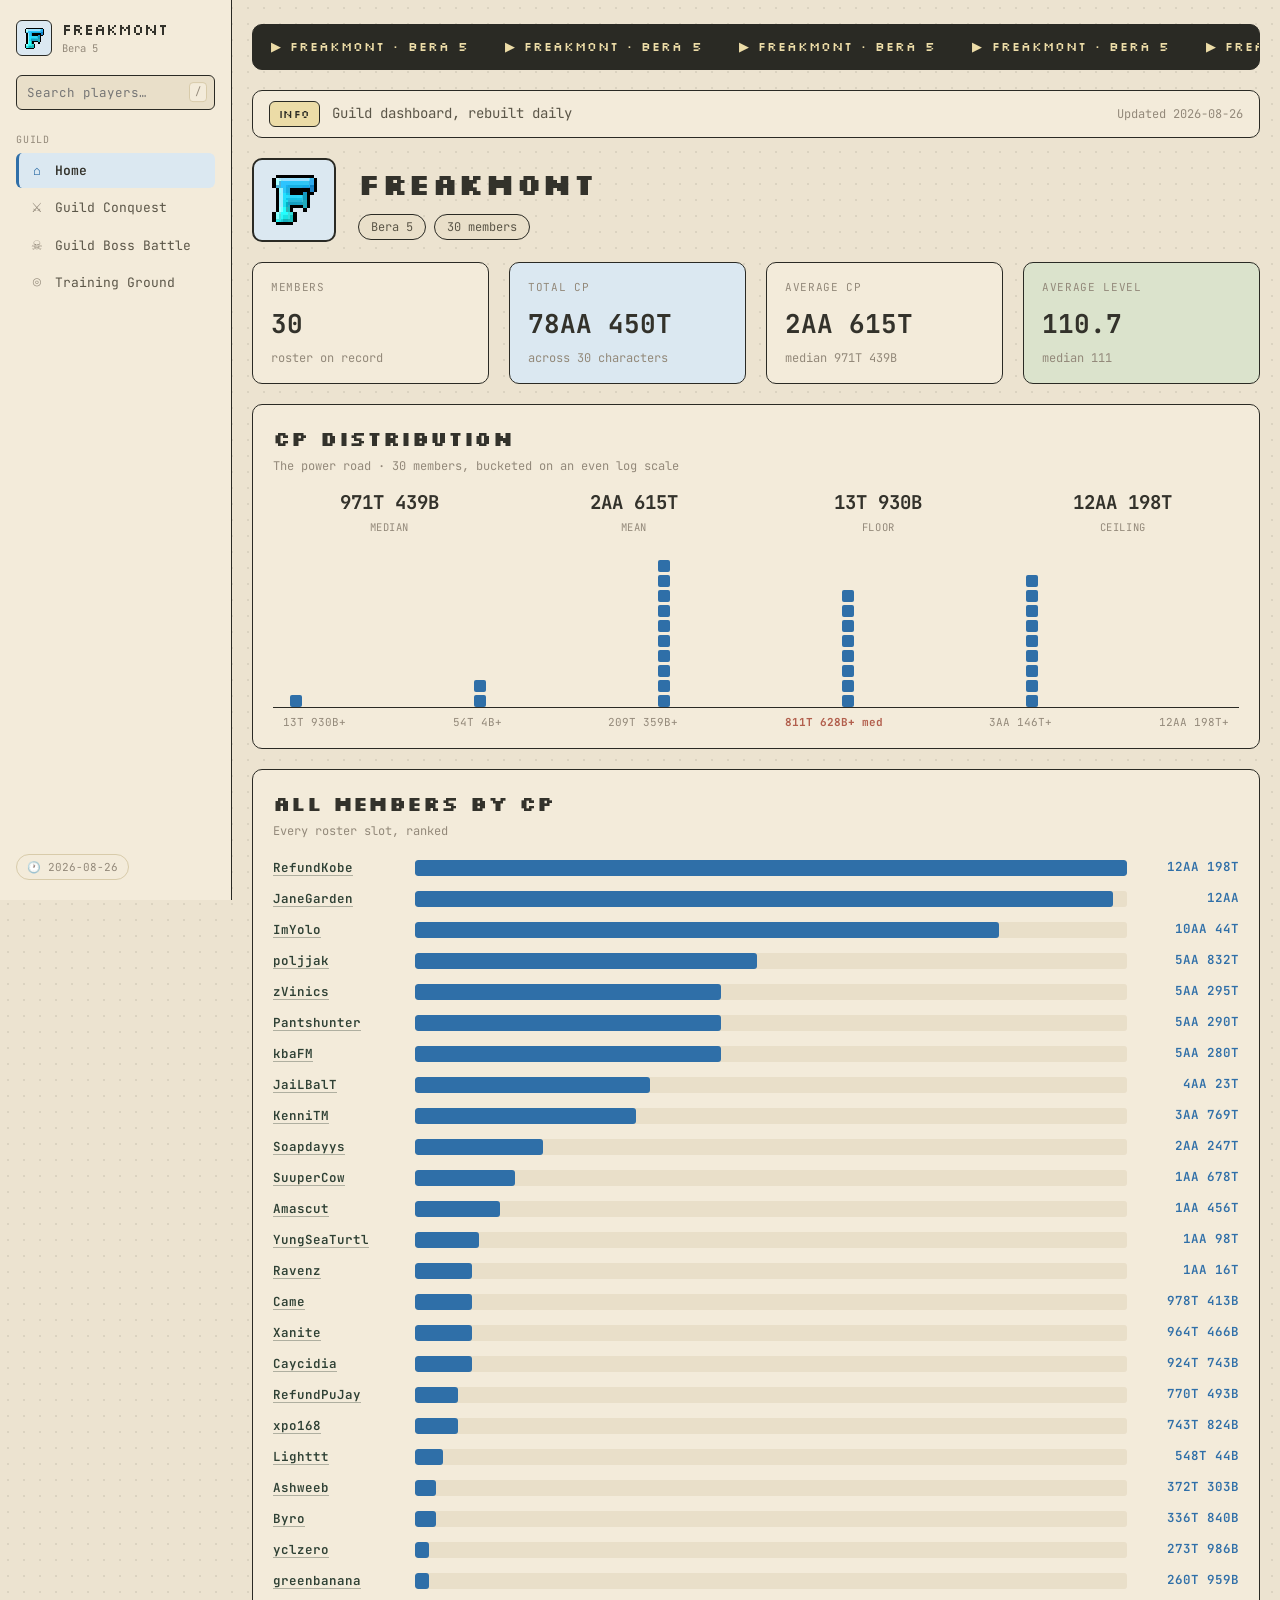
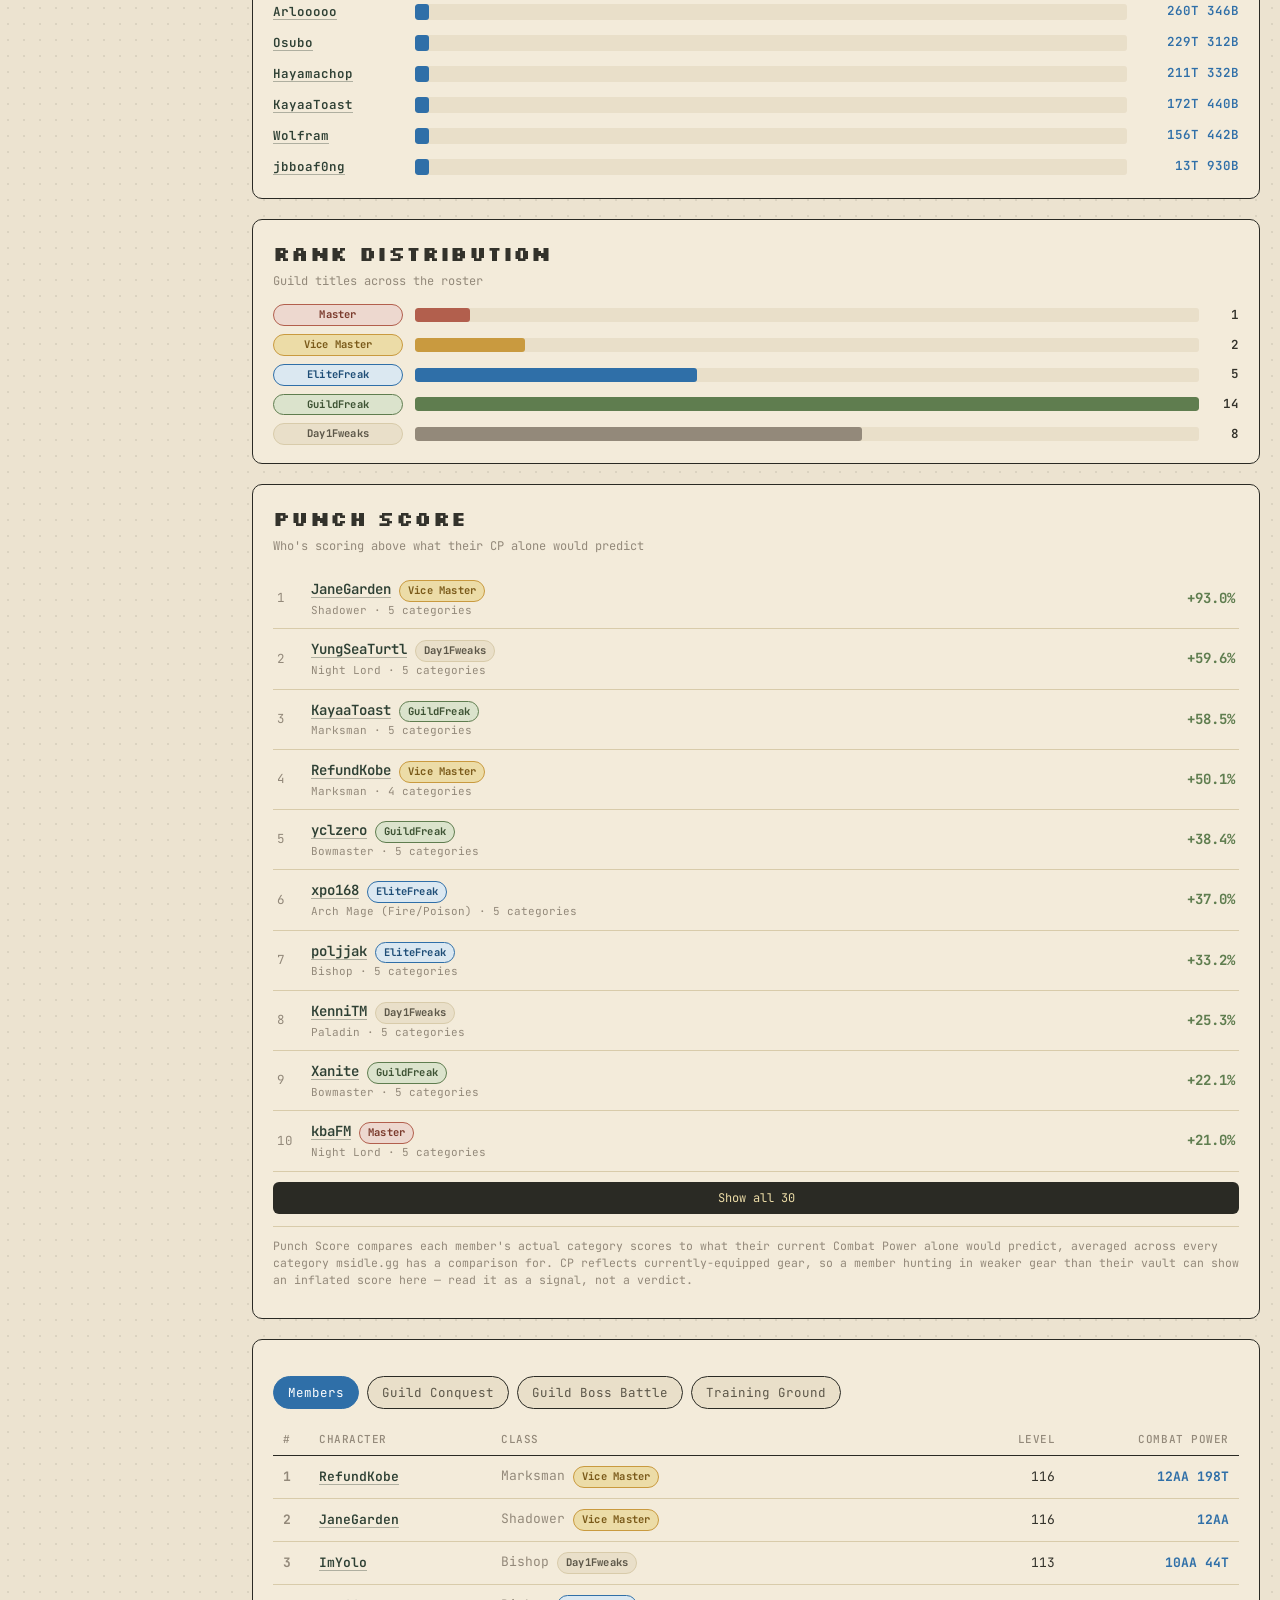
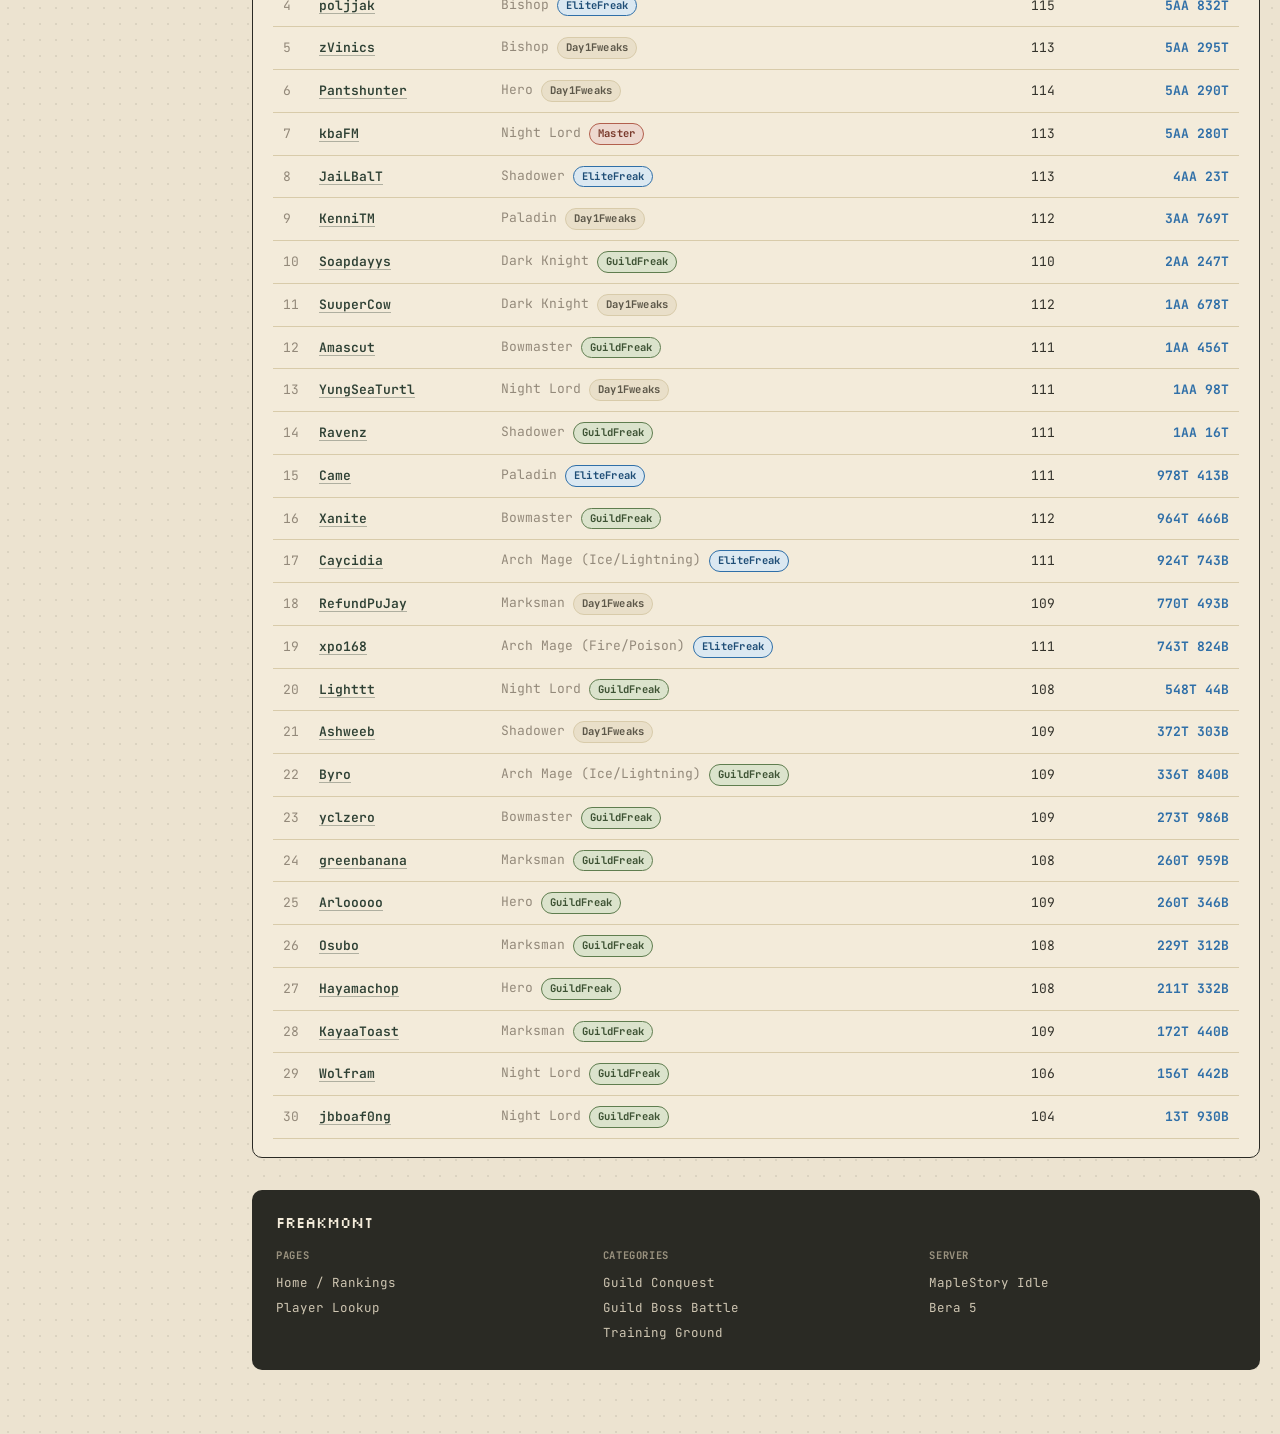
==== index.html @ 3b9578a3 "Initial commit" ====
<!doctype html>
<html lang="en">
<head>
<meta charset="utf-8" />
<meta name="viewport" content="width=device-width, initial-scale=1" />
<title>Freakmont — Guild Dashboard</title>
<link rel="stylesheet" href="styles.css" />
</head>
<body>
<div class="layout">

  <aside class="sidebar">
    <div class="sidebar-brand">
      <div class="crest-mini" id="crest-mini">
        <img src="assets/guild-logo.png" alt="" id="crest-mini-img"
             onload="document.getElementById('crest-mini').classList.add('has-logo')"
             onerror="this.remove()" />
        <span class="crest-fallback">F</span>
      </div>
      <div>
        <div class="name">FREAKMONT</div>
        <div class="tag">Bera 5</div>
      </div>
    </div>

    <div class="sidebar-search">
      <input type="text" id="sidebar-search" list="player-datalist" placeholder="Search players…" autocomplete="off" />
      <datalist id="player-datalist"></datalist>
      <kbd>/</kbd>
    </div>

    <div>
      <div class="nav-label">Guild</div>
      <nav class="nav-list">
        <a class="nav-item active" href="index.html" data-tab-link="members"><span class="ico">⌂</span> Home</a>
        <a class="nav-item" href="index.html#conquest" data-jump="conquest" data-tab-link="conquest"><span class="ico">⚔</span> Guild Conquest</a>
        <a class="nav-item" href="index.html#bossbattle" data-jump="bossbattle" data-tab-link="bossbattle"><span class="ico">☠</span> Guild Boss Battle</a>
        <a class="nav-item" href="index.html#training" data-jump="training" data-tab-link="training"><span class="ico">◎</span> Training Ground</a>
      </nav>
    </div>

    <div class="sidebar-spacer"></div>

    <div class="sidebar-foot" id="sidebar-updated">🕐 —</div>
  </aside>

  <div class="main">
  <div class="wrap">

  <div class="ticker" aria-hidden="true">
    <div class="ticker-track">
      <span>▶ FREAKMONT · BERA 5</span>
      <span>▶ FREAKMONT · BERA 5</span>
      <span>▶ FREAKMONT · BERA 5</span>
      <span>▶ FREAKMONT · BERA 5</span>
      <span>▶ FREAKMONT · BERA 5</span>
      <span>▶ FREAKMONT · BERA 5</span>
      <span>▶ FREAKMONT · BERA 5</span>
      <span>▶ FREAKMONT · BERA 5</span>
      <!-- duplicated for a seamless loop -->
      <span>▶ FREAKMONT · BERA 5</span>
      <span>▶ FREAKMONT · BERA 5</span>
      <span>▶ FREAKMONT · BERA 5</span>
      <span>▶ FREAKMONT · BERA 5</span>
      <span>▶ FREAKMONT · BERA 5</span>
      <span>▶ FREAKMONT · BERA 5</span>
      <span>▶ FREAKMONT · BERA 5</span>
      <span>▶ FREAKMONT · BERA 5</span>
    </div>
  </div>

  <div class="card statusbar">
    <span class="badge" id="source-badge">LOADING</span>
    <span class="label">Guild dashboard, rebuilt daily</span>
    <span class="date" id="updated-date">—</span>
  </div>

  <div class="guild-header">
    <div class="guild-crest" id="guild-crest">
      <img src="assets/guild-logo.png" alt="Freakmont crest" id="crest-img"
           onload="document.getElementById('guild-crest').classList.add('has-logo')"
           onerror="this.remove()" />
      <span class="crest-fallback">F</span>
    </div>
    <div class="guild-title">
      <h1>Freakmont</h1>
      <div class="pills">
        <span class="pill">Bera 5</span>
        <span class="pill" id="member-pill">— members</span>
      </div>
    </div>
  </div>

  <div class="stat-grid">
    <div class="stat-card">
      <div class="label">Members</div>
      <div class="value" id="stat-members">—</div>
      <div class="sub">roster on record</div>
    </div>
    <div class="stat-card accent-blue">
      <div class="label">Total CP</div>
      <div class="value" id="stat-total-cp">—</div>
      <div class="sub" id="stat-total-cp-sub">&nbsp;</div>
    </div>
    <div class="stat-card">
      <div class="label">Average CP</div>
      <div class="value" id="stat-avg-cp">—</div>
      <div class="sub" id="stat-median-cp">median —</div>
    </div>
    <div class="stat-card accent-green">
      <div class="label">Average Level</div>
      <div class="value" id="stat-avg-level">—</div>
      <div class="sub" id="stat-median-level">median —</div>
    </div>
  </div>

  <div class="card">
    <h2 class="section-title">CP Distribution</h2>
    <p class="section-sub" id="hist-caption">The power road · <span id="hist-member-count">—</span> members, bucketed on a doubling scale</p>
    <div id="hist-summary" class="hist-summary"></div>
    <div id="hist-plot" class="hist-plot"></div>
    <div id="hist-labels" class="hist-labels"></div>
  </div>

  <div class="card">
    <h2 class="section-title">All Members by CP</h2>
    <p class="section-sub">Every roster slot, ranked</p>
    <div class="cp-bar-list" id="cp-bar-list"></div>
  </div>

  <div class="card">
    <h2 class="section-title">Rank Distribution</h2>
    <p class="section-sub">Guild titles across the roster</p>
    <div class="rank-dist-list" id="rank-dist-list"></div>
  </div>

  <div class="card" id="punch-score-card">
    <h2 class="section-title">Punch Score</h2>
    <p class="section-sub">Who's scoring above what their CP alone would predict</p>
    <div id="punch-score-list"><div class="empty-state">Loading…</div></div>
  </div>

  <div class="card">
    <div class="tabs" role="tablist">
      <button class="tab-btn active" data-tab="members">Members</button>
      <button class="tab-btn" data-tab="conquest">Guild Conquest</button>
      <button class="tab-btn" data-tab="bossbattle">Guild Boss Battle</button>
      <button class="tab-btn" data-tab="training">Training Ground</button>
    </div>

    <div class="tab-panel active" id="panel-members">
      <table class="roster">
        <thead>
          <tr><th>#</th><th>Character</th><th>Class</th><th class="num">Level</th><th class="num">Combat Power</th></tr>
        </thead>
        <tbody id="tbody-members"><tr><td colspan="5" class="empty-state">Loading roster…</td></tr></tbody>
      </table>
    </div>

    <div class="tab-panel" id="panel-conquest">
      <table class="roster">
        <thead>
          <tr><th>#</th><th>Character</th><th>Class</th><th class="num">Level</th><th class="num">Score</th></tr>
        </thead>
        <tbody id="tbody-conquest"><tr><td colspan="5" class="empty-state">Loading…</td></tr></tbody>
      </table>
    </div>

    <div class="tab-panel" id="panel-bossbattle">
      <table class="roster">
        <thead>
          <tr><th>#</th><th>Character</th><th>Class</th><th class="num">Level</th><th class="num">Score</th></tr>
        </thead>
        <tbody id="tbody-bossbattle"><tr><td colspan="5" class="empty-state">Loading…</td></tr></tbody>
      </table>
    </div>

    <div class="tab-panel" id="panel-training">
      <table class="roster">
        <thead>
          <tr><th>#</th><th>Character</th><th>Class</th><th class="num">Level</th><th class="num">Score</th></tr>
        </thead>
        <tbody id="tbody-training"><tr><td colspan="5" class="empty-state">Loading…</td></tr></tbody>
      </table>
    </div>
  </div>

  <div class="site-footer">
    <div class="foot-title">FREAKMONT</div>
    <div class="foot-cols">
      <div>
        <h4>Pages</h4>
        <a href="index.html">Home / Rankings</a>
        <a href="player.html">Player Lookup</a>
      </div>
      <div>
        <h4>Categories</h4>
        <a href="#conquest" data-jump="conquest">Guild Conquest</a>
        <a href="#bossbattle" data-jump="bossbattle">Guild Boss Battle</a>
        <a href="#training" data-jump="training">Training Ground</a>
      </div>
      <div>
        <h4>Server</h4>
        <span style="display:block; margin-bottom:6px;">MapleStory Idle</span>
        <span style="display:block;">Bera 5</span>
      </div>
    </div>
  </div>

  </div>
  </div>

</div>

<script src="app.js"></script>
<script>
const RANK_ORDER = ['master', 'vice_master', 'elite_freak', 'guild_freak', 'day1_fweaks'];
const RANK_COLORS = {
  master: 'var(--rose)', vice_master: 'var(--gold)', elite_freak: 'var(--blue)',
  guild_freak: 'var(--green)', day1_fweaks: 'var(--muted)',
};

(async function () {
  initSidebar();

  const statusBadge = document.getElementById('source-badge');
  const updatedDate = document.getElementById('updated-date');

  // -- load roster (primary: roster.json, fallback: msidle-roster.json)
  const rosterResult = await loadGuildFile('roster.json', 'msidle-roster.json');
  const roster = rosterResult.data || [];

  // -- guild rank/title tags (hand-maintained, not scraped)
  const ranks = await loadRanks();

  // -- load category files
  const conquest = await loadGuildFile('conquest-current.json', 'msidle-conquest-current.json');
  const bossBattle = await loadGuildFile('guild-boss-battle-current.json', 'msidle-guild-boss-battle-current.json');
  const training = await loadGuildFile('training-ground-current.json', 'msidle-training-ground-current.json');

  statusBadge.textContent = (rosterResult.data === null && conquest.data === null) ? 'NO DATA' : 'INFO';

  const dates = [conquest, bossBattle, training]
    .map(r => r.data && r.data.date)
    .filter(Boolean)
    .sort();
  updatedDate.textContent = dates.length ? `Updated ${dates[dates.length - 1]}` : '';
  document.getElementById('sidebar-updated').textContent = dates.length ? `🕐 ${dates[dates.length - 1]}` : '🕐 —';

  // -- guild header + stat cards, computed from roster --
  document.getElementById('member-pill').textContent = `${roster.length} members`;
  document.getElementById('stat-members').textContent = roster.length || '—';

  if (roster.length) {
    const cps = roster.map(m => m.cpRaw).filter(v => typeof v === 'number').sort((a, b) => a - b);
    const levels = roster.map(m => m.level).filter(v => typeof v === 'number').sort((a, b) => a - b);

    const totalCP = cps.reduce((a, b) => a + b, 0);
    const avgCP = mean(cps);
    const medCP = median(cps);
    const avgLevel = mean(levels);
    const medLevel = median(levels);

    document.getElementById('stat-total-cp').textContent = formatCP(totalCP);
    document.getElementById('stat-total-cp-sub').textContent = `across ${roster.length} characters`;
    document.getElementById('stat-avg-cp').textContent = formatCP(avgCP);
    document.getElementById('stat-median-cp').textContent = `median ${formatCP(medCP)}`;
    document.getElementById('stat-avg-level').textContent = avgLevel.toFixed(1);
    document.getElementById('stat-median-level').textContent = `median ${medLevel}`;

    renderHistogram(cps);

    const sorted = [...roster].sort((a, b) => (b.cpRaw || 0) - (a.cpRaw || 0));
    renderCpBarList(sorted);
    renderRankDistribution(roster, ranks);

    // members table, sorted by CP desc
    const tbody = document.getElementById('tbody-members');
    tbody.innerHTML = sorted.map((m, i) => rosterRow(i + 1, m.name, m.class, m.level, m.cpDisplay || formatCP(m.cpRaw), ranks[m.name])).join('');
  } else {
    document.getElementById('hist-plot').innerHTML = '<div class="empty-state">No roster data available yet.</div>';
    document.getElementById('tbody-members').innerHTML = '<tr><td colspan="5" class="empty-state">No roster data available yet.</td></tr>';
  }

  renderCategory('tbody-conquest', conquest.data, ranks);
  renderCategory('tbody-bossbattle', bossBattle.data, ranks);
  renderCategory('tbody-training', training.data, ranks);
  renderPunchScore(roster, ranks);

  function rosterRow(rank, name, cls, level, cpText, rankId) {
    const medalClass = rank === 1 ? 'medal-1' : rank === 2 ? 'medal-2' : rank === 3 ? 'medal-3' : '';
    return `<tr>
      <td class="rank ${medalClass}">${rank}</td>
      <td class="name"><a href="player.html?name=${encodeURIComponent(name)}">${name}</a></td>
      <td class="class">${cls || '—'}${rankId ? ' ' + rankBadge(rankId) : ''}</td>
      <td class="num">${level ?? '—'}</td>
      <td class="num cp">${cpText}</td>
    </tr>`;
  }

  function renderCategory(tbodyId, data, ranks) {
    const tbody = document.getElementById(tbodyId);
    if (!data || !data.entries || !data.entries.length) {
      tbody.innerHTML = '<tr><td colspan="5" class="empty-state">No data available yet.</td></tr>';
      return;
    }
    const rows = [...data.entries]
      .sort((a, b) => a.rank - b.rank)
      .map(e => rosterRow(e.rank, e.name, e.class, e.level, formatScore(e.score), ranks[e.name]));
    tbody.innerHTML = rows.join('');
  }

  function renderHistogram(sortedCPs) {
    document.getElementById('hist-member-count').textContent = sortedCPs.length;
    const floor = sortedCPs[0];
    const ceiling = sortedCPs[sortedCPs.length - 1];

    // Fixed 6 buckets, evenly log-spaced between floor and ceiling.
    // When the guild's spread happens to be ~64x (2^6), each step is a
    // clean doubling, same as the reference; otherwise it's just an
    // even log scale.
    const BUCKET_COUNT = 6;
    const ratio = ceiling > floor ? Math.pow(ceiling / floor, 1 / (BUCKET_COUNT - 1)) : 1;
    const edges = Array.from({ length: BUCKET_COUNT }, (_, i) => floor * Math.pow(ratio, i));
    const isDoubling = Math.abs(ratio - 2) < 0.15;
    document.getElementById('hist-caption').innerHTML =
      `The power road · <span id="hist-member-count">${sortedCPs.length}</span> members, ` +
      (isDoubling ? 'bucketed on a doubling scale' : 'bucketed on an even log scale');

    const buckets = edges.map(() => []);
    sortedCPs.forEach(cp => {
      let idx = 0;
      for (let i = 0; i < edges.length; i++) { if (cp >= edges[i]) idx = i; }
      buckets[idx].push(cp);
    });

    const medianVal = median(sortedCPs);
    let medianBucket = 0;
    for (let i = 0; i < edges.length; i++) { if (medianVal >= edges[i]) medianBucket = i; }

    const mean_ = mean(sortedCPs);

    // summary row
    document.getElementById('hist-summary').innerHTML = `
      <div><div class="num">${formatCP(medianVal)}</div><div class="lbl">Median</div></div>
      <div><div class="num">${formatCP(mean_)}</div><div class="lbl">Mean</div></div>
      <div><div class="num">${formatCP(floor)}</div><div class="lbl">Floor</div></div>
      <div><div class="num">${formatCP(ceiling)}</div><div class="lbl">Ceiling</div></div>
    `;

    const maxCount = Math.max(...buckets.map(b => b.length), 1);
    const plot = document.getElementById('hist-plot');
    plot.innerHTML = buckets.map((b, i) => {
      const squares = Array.from({ length: b.length }).map(() => '<div class="hist-px"></div>').join('');
      return `<div class="hist-col" title="${b.length} members ≥ ${formatCP(edges[i])}">${squares}</div>`;
    }).join('');

    const labels = document.getElementById('hist-labels');
    labels.innerHTML = edges.map((edge, i) =>
      `<span class="${i === medianBucket ? 'med' : ''}">${formatCP(edge)}+${i === medianBucket ? ' med' : ''}</span>`
    ).join('');
  }

  function renderCpBarList(sortedRoster) {
    const list = document.getElementById('cp-bar-list');
    if (!sortedRoster.length) { list.innerHTML = '<div class="empty-state">No roster data available yet.</div>'; return; }
    const maxCP = sortedRoster[0].cpRaw || 1;
    list.innerHTML = sortedRoster.map(m => {
      const pct = Math.max(2, Math.round(((m.cpRaw || 0) / maxCP) * 100));
      return `
        <div class="cp-bar-row">
          <div class="who"><a href="player.html?name=${encodeURIComponent(m.name)}">${m.name}</a></div>
          <div class="cp-bar-track"><div class="cp-bar-fill" style="width:${pct}%"></div></div>
          <div class="amt">${m.cpDisplay || formatCP(m.cpRaw)}</div>
        </div>`;
    }).join('');
  }

  function renderRankDistribution(roster, ranks) {
    const list = document.getElementById('rank-dist-list');
    const counts = {};
    RANK_ORDER.forEach(id => { counts[id] = 0; });
    roster.forEach(m => { const r = ranks[m.name]; if (r && counts[r] !== undefined) counts[r]++; });

    const known = Object.values(counts).reduce((a, b) => a + b, 0);
    if (!known) {
      list.innerHTML = '<div class="empty-state">No rank assignments recorded yet.</div>';
      return;
    }

    const maxCount = Math.max(...Object.values(counts), 1);
    list.innerHTML = RANK_ORDER.map(id => {
      const def = RANK_DEFS[id];
      const count = counts[id];
      const pct = Math.max(count ? 4 : 0, Math.round((count / maxCount) * 100));
      return `
        <div class="rank-dist-row">
          ${rankBadge(id)}
          <div class="rank-dist-track"><div class="rank-dist-fill" style="width:${pct}%; background:${RANK_COLORS[id]}"></div></div>
          <div class="count">${count}</div>
        </div>`;
    }).join('');
  }

  /** Punch Score: how far each member's real category scores run above
   * what their CP alone would predict, averaged across whatever
   * categories msidle.gg has computed a comparison for. This is
   * msidle's own scoreComparison.vs_all_pct field, not something we
   * derive ourselves -- we just fetch each member's file and average
   * it. Only populates for members who have an msidle player file. */
  async function renderPunchScore(roster, ranks) {
    const container = document.getElementById('punch-score-list');
    const results = await Promise.all(roster.map(async (m) => {
      const raw = await tryFetchJSON(`${DATA_DIR}/players/${m.name}-msidle.json`);
      if (!raw || !raw.scoreComparison) return null;
      const pcts = Object.values(raw.scoreComparison)
        .map(c => c.vs_all_pct)
        .filter(v => typeof v === 'number');
      if (!pcts.length) return null;
      return { name: m.name, class: m.class, avgPct: mean(pcts), categoryCount: pcts.length };
    }));

    const ranked = results.filter(Boolean).sort((a, b) => b.avgPct - a.avgPct);

    if (!ranked.length) {
      container.innerHTML = '<div class="empty-state">No msidle.gg comparison data available yet — this fills in as player files sync.</div>';
      return;
    }

    const rowHtml = (r, i) => {
      const pctStr = formatPct(r.avgPct);
      const cls = r.avgPct >= 0 ? 'pos' : 'neg';
      return `
        <div class="punch-row ${i >= 10 ? 'hidden-row' : ''}">
          <div class="idx">${i + 1}</div>
          <div class="who">
            <a href="player.html?name=${encodeURIComponent(r.name)}">${r.name}</a>
            ${ranks[r.name] ? rankBadge(ranks[r.name]) : ''}
            <span class="cls">${r.class || ''} · ${r.categoryCount} categor${r.categoryCount === 1 ? 'y' : 'ies'}</span>
          </div>
          <div class="val ${cls}">${pctStr}</div>
        </div>`;
    };

    container.innerHTML = ranked.map(rowHtml).join('') +
      (ranked.length > 10 ? `<button class="show-more-btn" id="punch-show-more">Show all ${ranked.length}</button>` : '') +
      `<p class="punch-note">Punch Score compares each member's actual category scores to what their current Combat Power alone would predict, averaged across every category msidle.gg has a comparison for. CP reflects currently-equipped gear, so a member hunting in weaker gear than their vault can show an inflated score here — read it as a signal, not a verdict.</p>`;

    const moreBtn = document.getElementById('punch-show-more');
    if (moreBtn) {
      moreBtn.addEventListener('click', () => {
        document.querySelectorAll('.punch-row.hidden-row').forEach(r => r.classList.remove('hidden-row'));
        moreBtn.remove();
      });
    }
  }

  // footer/sidebar jump links -> switch tab + scroll (same-page click intercept)
  document.querySelectorAll('[data-jump]').forEach(a => {
    a.addEventListener('click', (ev) => {
      ev.preventDefault();
      setActiveTab(a.getAttribute('data-jump'));
      document.querySelector('.tabs').scrollIntoView({ behavior: 'smooth', block: 'start' });
    });
  });

  // deep link from another page, e.g. player.html -> index.html#conquest
  const hashTab = location.hash.replace('#', '');
  if (hashTab) setActiveTab(hashTab);
})();

function setActiveTab(tabId) {
  document.querySelectorAll('.tab-btn').forEach(b => b.classList.toggle('active', b.dataset.tab === tabId));
  document.querySelectorAll('.tab-panel').forEach(p => p.classList.toggle('active', p.id === `panel-${tabId}`));
  document.querySelectorAll('.nav-item[data-tab-link]').forEach(a => a.classList.toggle('active', a.dataset.tabLink === tabId));
}

// tabs
document.querySelectorAll('.tab-btn').forEach(btn => {
  btn.addEventListener('click', () => setActiveTab(btn.dataset.tab));
});
</script>
</body>
</html>
---- styles.css ----
/* ============================================================
   Freakmont — shared visual foundation
   Matches gocelest.com's parchment/terminal system:
   cream card-grid layout, monospace body, pixel display face.
   Freakmont's own accent is blue (from the guild's in-game
   crest) rather than Celest's terracotta — same method,
   different guild's colors.
   ============================================================ */

@import url('https://fonts.googleapis.com/css2?family=Silkscreen:wght@400;700&family=JetBrains+Mono:ital,wght@0,400;0,500;0,600;0,700;1,400&display=swap');

:root {
  /* -- palette -- */
  --bg: #ece3d0;
  --card: #f3ebda;
  --card-alt: #e9dfc9;
  --ink: #33322b;
  --ink-dim: #5b5648;
  --muted: #93897a;
  --border: #2a2a24;
  --border-soft: #d8cbaa;
  --link: #2e4034;

  --blue: #2f6fa8;
  --blue-soft: #dbe8f1;
  --gold: #c99a3f;
  --gold-soft: #ecdca7;
  --green: #5f7d4f;
  --green-soft: #dbe3cc;
  --rose: #b25f4d;
  --rose-soft: #edd8cf;

  --radius: 10px;
  --radius-sm: 6px;
  --gap: 20px;

  --font-display: 'Silkscreen', monospace;
  --font-body: 'JetBrains Mono', ui-monospace, SFMono-Regular, Menlo, monospace;
}

* { box-sizing: border-box; }

html { scroll-behavior: smooth; }

body {
  margin: 0;
  background-color: var(--bg);
  background-image:
    radial-gradient(circle, rgba(42,42,36,0.09) 1px, transparent 1px);
  background-size: 16px 16px;
  color: var(--ink);
  font-family: var(--font-body);
  font-size: 14px;
  line-height: 1.5;
  -webkit-font-smoothing: antialiased;
}

a { color: var(--link); text-decoration: underline; text-decoration-color: rgba(46,64,52,0.35); text-underline-offset: 3px; }
a:hover { text-decoration-color: var(--link); }

.wrap {
  max-width: 1180px;
  margin: 0 auto;
  padding: 24px 20px 64px;
}

/* -- top ticker bar -- */
.ticker {
  background: var(--border);
  color: var(--gold-soft);
  font-family: var(--font-display);
  font-size: 13px;
  letter-spacing: 0.08em;
  padding: 12px 0;
  border-radius: var(--radius);
  white-space: nowrap;
  overflow: hidden;
  margin-bottom: var(--gap);
  border: 1.5px solid var(--border);
}
.ticker-track {
  display: inline-flex;
  width: max-content;
  animation: ticker-scroll 22s linear infinite;
}
.ticker-track span { padding: 0 18px; }
.ticker:hover .ticker-track { animation-play-state: paused; }

@keyframes ticker-scroll {
  from { transform: translateX(0); }
  to { transform: translateX(-50%); }
}

@media (prefers-reduced-motion: reduce) {
  .ticker-track { animation: none; }
}

/* -- generic card -- */
.card {
  background: var(--card);
  border: 1.5px solid var(--border);
  border-radius: var(--radius);
  padding: 18px 20px;
}

.card + .card { margin-top: var(--gap); }

/* -- latest-style status strip -- */
.statusbar {
  display: flex;
  align-items: center;
  gap: 12px;
  padding: 10px 16px;
  margin-bottom: var(--gap);
}
.badge {
  display: inline-flex;
  align-items: center;
  font-family: var(--font-display);
  font-size: 11px;
  letter-spacing: 0.04em;
  padding: 4px 9px;
  border-radius: var(--radius-sm);
  border: 1.5px solid var(--border);
  background: var(--gold-soft);
  color: var(--border);
}
.statusbar .label { color: var(--ink-dim); flex: 1; }
.statusbar .date { color: var(--muted); font-size: 12px; }

/* -- header block -- */
.guild-header {
  display: flex;
  gap: 22px;
  align-items: center;
  margin-bottom: var(--gap);
}
.guild-crest {
  position: relative;
  width: 84px;
  height: 84px;
  border-radius: var(--radius);
  border: 2px solid var(--border);
  background: linear-gradient(155deg, var(--blue) 0%, #1e4d76 100%);
  display: flex;
  align-items: center;
  justify-content: center;
  color: #fff;
  font-family: var(--font-display);
  font-size: 40px;
  flex-shrink: 0;
  overflow: hidden;
}
.guild-crest.has-logo {
  background: var(--blue-soft);
}
.guild-crest img {
  position: relative;
  width: 68%;
  height: 68%;
  object-fit: contain;
  image-rendering: pixelated;
}
.guild-crest .crest-fallback {
  position: relative;
  z-index: 0;
}
.guild-crest.has-logo .crest-fallback {
  display: none;
}
.guild-title h1 {
  font-family: var(--font-display);
  font-size: 30px;
  margin: 0 0 8px;
  letter-spacing: 0.02em;
}
.guild-title .pills { display: flex; gap: 8px; flex-wrap: wrap; }
.pill {
  border: 1.5px solid var(--border);
  border-radius: 999px;
  padding: 3px 12px;
  font-size: 12px;
  color: var(--ink-dim);
  background: var(--card-alt);
}

/* -- stat card grid -- */
.stat-grid {
  display: grid;
  grid-template-columns: repeat(4, 1fr);
  gap: var(--gap);
  margin-bottom: var(--gap);
}
.stat-card {
  background: var(--card);
  border: 1.5px solid var(--border);
  border-radius: var(--radius);
  padding: 16px 18px;
}
.stat-card .label {
  font-size: 11px;
  letter-spacing: 0.06em;
  text-transform: uppercase;
  color: var(--muted);
  margin-bottom: 8px;
}
.stat-card .value {
  font-size: 26px;
  font-weight: 700;
  color: var(--ink);
}
.stat-card .sub {
  margin-top: 6px;
  font-size: 12px;
  color: var(--muted);
}
.stat-card.accent-blue { background: var(--blue-soft); }
.stat-card.accent-green { background: var(--green-soft); }

/* -- section title -- */
.section-title {
  font-family: var(--font-display);
  font-size: 20px;
  margin: 0 0 4px;
  letter-spacing: 0.02em;
}
.section-sub {
  color: var(--muted);
  font-size: 12px;
  margin: 0 0 14px;
}

/* -- histogram / power road -- */
.hist {
  margin: 10px 0 4px;
}
.hist-summary {
  display: grid;
  grid-template-columns: repeat(4, 1fr);
  gap: 12px;
  margin-bottom: 22px;
}
.hist-summary div { text-align: center; }
.hist-summary .num { font-size: 19px; font-weight: 700; }
.hist-summary .lbl { font-size: 10.5px; color: var(--muted); text-transform: uppercase; letter-spacing: 0.05em; margin-top: 3px; }
.hist-summary .sub2 { font-size: 10.5px; color: var(--muted); }

.hist-plot {
  display: flex;
  align-items: flex-end;
  justify-content: space-between;
  height: 150px;
  border-bottom: 1.5px solid var(--border);
  padding: 0 10px;
  margin-bottom: 6px;
}
.hist-col { display: flex; flex-direction: column-reverse; gap: 3px; align-items: center; width: 26px; }
.hist-px { width: 12px; height: 12px; background: var(--blue); border-radius: 2px; }
.hist-labels { display: flex; justify-content: space-between; padding: 0 10px; font-size: 11px; color: var(--muted); }
.hist-labels .med { color: var(--rose); font-weight: 700; }

/* -- tabs -- */
.tabs {
  display: flex;
  gap: 8px;
  flex-wrap: wrap;
  margin: 18px 0 14px;
}
.tab-btn {
  font-family: var(--font-body);
  font-size: 12.5px;
  border: 1.5px solid var(--border);
  background: var(--card-alt);
  color: var(--ink-dim);
  padding: 7px 14px;
  border-radius: 999px;
  cursor: pointer;
}
.tab-btn:hover { background: var(--border-soft); }
.tab-btn.active { background: var(--blue); color: #fff; border-color: var(--blue); }

.tab-panel { display: none; }
.tab-panel.active { display: block; }

/* -- table -- */
table.roster {
  width: 100%;
  border-collapse: collapse;
  font-size: 13px;
}
table.roster th {
  text-align: left;
  font-size: 11px;
  letter-spacing: 0.05em;
  text-transform: uppercase;
  color: var(--muted);
  font-weight: 500;
  padding: 8px 10px;
  border-bottom: 1.5px solid var(--border);
}
table.roster th.num, table.roster td.num { text-align: right; }
table.roster td {
  padding: 10px;
  border-bottom: 1px solid var(--border-soft);
  vertical-align: middle;
}
table.roster tr:hover td { background: var(--card-alt); }
table.roster td.rank { color: var(--muted); width: 34px; }
table.roster td.name a { font-weight: 600; }
table.roster td.class { color: var(--muted); }
table.roster td.cp { font-weight: 700; color: var(--blue); }

.medal-1 { color: var(--gold); font-weight: 700; }
.medal-2 { color: #8a8a86; font-weight: 700; }
.medal-3 { color: var(--rose); font-weight: 700; }

/* -- back link -- */
.back-link {
  display: inline-flex;
  align-items: center;
  gap: 6px;
  font-size: 12.5px;
  margin-bottom: var(--gap);
  color: var(--ink-dim);
  text-decoration: none;
}
.back-link:hover { color: var(--link); }

/* -- player header -- */
.player-header {
  display: flex;
  align-items: center;
  justify-content: space-between;
  gap: 16px;
  flex-wrap: wrap;
  margin-bottom: var(--gap);
}
.player-title h1 {
  font-family: var(--font-display);
  font-size: 30px;
  margin: 0 0 8px;
  letter-spacing: 0.02em;
}
.player-title .pills { display: flex; gap: 8px; flex-wrap: wrap; }
.player-cp {
  text-align: right;
}
.player-cp .cp-label {
  font-size: 11px;
  letter-spacing: 0.06em;
  text-transform: uppercase;
  color: var(--muted);
  margin-bottom: 4px;
}
.player-cp .cp-value {
  font-family: var(--font-display);
  font-size: 32px;
  color: var(--blue);
}

/* -- rank card row -- */
.rank-grid {
  display: grid;
  grid-template-columns: repeat(auto-fit, minmax(150px, 1fr));
  gap: 14px;
}
.rank-card {
  background: var(--card-alt);
  border: 1.5px solid var(--border);
  border-radius: var(--radius-sm);
  padding: 12px 14px;
  text-align: center;
}
.rank-card .label {
  font-size: 10.5px;
  letter-spacing: 0.05em;
  text-transform: uppercase;
  color: var(--muted);
  margin-bottom: 6px;
}
.rank-card .rank {
  font-size: 22px;
  font-weight: 700;
  color: var(--ink);
}
.rank-card .of {
  font-size: 11px;
  color: var(--muted);
  margin-top: 2px;
}

/* -- chart card -- */
.chart-wrap {
  position: relative;
  height: 220px;
  margin-top: 10px;
}
.level-log {
  margin-top: 12px;
  font-size: 11.5px;
  color: var(--muted);
}
.level-log span { color: var(--ink-dim); font-weight: 600; }

/* -- category panel -- */
.category-summary {
  display: flex;
  align-items: baseline;
  gap: 22px;
  flex-wrap: wrap;
  margin-bottom: 6px;
}
.category-summary .score {
  font-family: var(--font-display);
  font-size: 26px;
  color: var(--blue);
}
.category-summary .updated {
  font-size: 11.5px;
  color: var(--muted);
}
.comparison-row {
  display: flex;
  gap: 10px;
  flex-wrap: wrap;
  margin: 10px 0 4px;
}
.comparison-chip {
  border: 1.5px solid var(--border);
  border-radius: 999px;
  padding: 4px 12px;
  font-size: 12px;
  background: var(--card-alt);
}
.comparison-chip.pos { color: var(--green); border-color: var(--green); background: var(--green-soft); }
.comparison-chip.neg { color: var(--rose); border-color: var(--rose); background: var(--rose-soft); }

/* -- CP bar list ("all members by CP") -- */
.cp-bar-list { display: flex; flex-direction: column; gap: 4px; margin-top: 6px; }
.cp-bar-row {
  display: grid;
  grid-template-columns: 130px 1fr 100px;
  align-items: center;
  gap: 12px;
  padding: 3px 0;
}
.cp-bar-row .who a { font-size: 12.5px; font-weight: 600; }
.cp-bar-track { background: var(--card-alt); border-radius: 3px; height: 16px; overflow: hidden; }
.cp-bar-fill { background: var(--blue); height: 100%; border-radius: 3px; min-width: 3px; }
.cp-bar-row .amt { text-align: right; font-size: 12.5px; font-weight: 600; color: var(--blue); }

/* -- punch score card -- */
.punch-row {
  display: flex;
  align-items: center;
  gap: 14px;
  padding: 10px 4px;
  border-bottom: 1px solid var(--border-soft);
}
.punch-row .idx { width: 20px; color: var(--muted); font-size: 12.5px; }
.punch-row .who { flex: 1; min-width: 0; }
.punch-row .who a { font-weight: 600; }
.punch-row .who .cls { display: block; font-size: 11px; color: var(--muted); }
.punch-row .val { font-weight: 700; font-size: 14px; }
.punch-row .val.pos { color: var(--green); }
.punch-row .val.neg { color: var(--rose); }
.punch-note {
  font-size: 11.5px;
  color: var(--muted);
  margin-top: 12px;
  padding-top: 10px;
  border-top: 1px solid var(--border-soft);
  line-height: 1.5;
}
.show-more-btn {
  display: block;
  width: 100%;
  margin-top: 10px;
  padding: 8px;
  font-family: var(--font-body);
  font-size: 12px;
  background: var(--border);
  color: var(--gold-soft);
  border: none;
  border-radius: var(--radius-sm);
  cursor: pointer;
}
.show-more-btn:hover { opacity: 0.9; }
.punch-row.hidden-row { display: none; }

/* -- guild rank badges -- */
.rank-badge {
  display: inline-block;
  font-size: 10.5px;
  font-weight: 700;
  letter-spacing: 0.02em;
  padding: 2px 8px;
  border-radius: 999px;
  border: 1.5px solid;
  white-space: nowrap;
}
.rank-master { background: var(--rose-soft); border-color: var(--rose); color: #7a3a2c; }
.rank-vice-master { background: var(--gold-soft); border-color: var(--gold); color: #7a5a1a; }
.rank-elite-freak { background: var(--blue-soft); border-color: var(--blue); color: #1e4d76; }
.rank-guild-freak { background: var(--green-soft); border-color: var(--green); color: #3d5233; }
.rank-day1-fweaks { background: var(--card-alt); border-color: var(--border-soft); color: var(--ink-dim); }

/* -- rank distribution card -- */
.rank-dist-list { display: flex; flex-direction: column; gap: 8px; margin-top: 6px; }
.rank-dist-row {
  display: flex;
  align-items: center;
  gap: 12px;
}
.rank-dist-row .rank-badge { width: 130px; text-align: center; flex-shrink: 0; }
.rank-dist-track { flex: 1; background: var(--card-alt); border-radius: 3px; height: 14px; overflow: hidden; }
.rank-dist-fill { height: 100%; border-radius: 3px; min-width: 3px; }
.rank-dist-row .count { width: 28px; text-align: right; font-size: 12.5px; font-weight: 600; }

/* -- footer -- */
.site-footer {
  background: var(--border);
  color: #cfc6b2;
  border-radius: var(--radius);
  padding: 22px 24px;
  margin-top: 32px;
  font-size: 12.5px;
}
.site-footer .foot-title {
  font-family: var(--font-display);
  font-size: 15px;
  color: #f3ebda;
  margin-bottom: 14px;
}
.foot-cols {
  display: grid;
  grid-template-columns: repeat(3, 1fr);
  gap: 20px;
}
.foot-cols h4 { font-size: 10.5px; text-transform: uppercase; letter-spacing: 0.06em; color: #9a927f; margin: 0 0 10px; }
.foot-cols a { color: #cfc6b2; text-decoration: none; display: block; margin-bottom: 6px; }
.foot-cols a:hover { color: #fff; }

.note {
  font-size: 11.5px;
  color: var(--muted);
  margin-top: 4px;
}

.empty-state {
  padding: 30px 10px;
  text-align: center;
  color: var(--muted);
  font-size: 13px;
}

/* -- layout: sidebar + main -- */
.layout {
  display: flex;
  align-items: flex-start;
  min-height: 100vh;
}

.sidebar {
  width: 232px;
  flex-shrink: 0;
  background: var(--card);
  border-right: 1.5px solid var(--border);
  min-height: 100vh;
  position: sticky;
  top: 0;
  align-self: flex-start;
  padding: 20px 16px;
  display: flex;
  flex-direction: column;
  gap: 18px;
  overflow-y: auto;
}

.sidebar-brand {
  display: flex;
  align-items: center;
  gap: 10px;
}
.sidebar-brand .crest-mini {
  width: 36px;
  height: 36px;
  border-radius: var(--radius-sm);
  border: 1.5px solid var(--border);
  background: linear-gradient(155deg, var(--blue) 0%, #1e4d76 100%);
  display: flex;
  align-items: center;
  justify-content: center;
  color: #fff;
  font-family: var(--font-display);
  font-size: 16px;
  flex-shrink: 0;
  overflow: hidden;
  position: relative;
}
.sidebar-brand .crest-mini.has-logo { background: var(--blue-soft); }
.sidebar-brand .crest-mini img { width: 70%; height: 70%; object-fit: contain; image-rendering: pixelated; }
.sidebar-brand .crest-mini.has-logo .crest-fallback { display: none; }
.sidebar-brand .name {
  font-family: var(--font-display);
  font-size: 16px;
  line-height: 1.2;
}
.sidebar-brand .tag {
  font-size: 10.5px;
  color: var(--muted);
  margin-top: 2px;
}

.sidebar-search {
  position: relative;
}
.sidebar-search input {
  width: 100%;
  font-family: var(--font-body);
  font-size: 12.5px;
  padding: 8px 32px 8px 10px;
  border: 1.5px solid var(--border);
  border-radius: var(--radius-sm);
  background: var(--card-alt);
  color: var(--ink);
}
.sidebar-search input:focus {
  outline: none;
  border-color: var(--blue);
  background: var(--bg);
}
.sidebar-search kbd {
  position: absolute;
  right: 8px;
  top: 50%;
  transform: translateY(-50%);
  font-family: var(--font-body);
  font-size: 10.5px;
  color: var(--muted);
  border: 1px solid var(--border-soft);
  border-radius: 4px;
  padding: 1px 5px;
  background: var(--card);
  pointer-events: none;
}

.nav-label {
  font-size: 10px;
  letter-spacing: 0.08em;
  text-transform: uppercase;
  color: var(--muted);
  margin: 4px 0 6px;
}
.nav-list { display: flex; flex-direction: column; gap: 2px; }
.nav-item {
  display: flex;
  align-items: center;
  gap: 10px;
  padding: 8px 10px;
  border-radius: var(--radius-sm);
  border-left: 3px solid transparent;
  color: var(--ink-dim);
  text-decoration: none;
  font-size: 13px;
}
.nav-item .ico { width: 16px; text-align: center; flex-shrink: 0; color: var(--muted); }
.nav-item:hover { background: var(--card-alt); }
.nav-item.active {
  background: var(--blue-soft);
  border-left-color: var(--blue);
  color: var(--ink);
  font-weight: 600;
}
.nav-item.active .ico { color: var(--blue); }

.sidebar-spacer { flex: 1; }

.sidebar-foot {
  display: inline-flex;
  align-items: center;
  gap: 6px;
  font-size: 11px;
  color: var(--muted);
  border: 1.5px solid var(--border-soft);
  border-radius: 999px;
  padding: 4px 10px;
  width: fit-content;
}

.main { flex: 1; min-width: 0; }
.main .wrap { padding-top: 24px; }

@media (max-width: 900px) {
  .layout { flex-direction: column; }
  .sidebar {
    width: 100%;
    min-height: 0;
    position: relative;
    border-right: none;
    border-bottom: 1.5px solid var(--border);
    flex-direction: row;
    flex-wrap: wrap;
    align-items: center;
  }
  .sidebar-search, .nav-label, .sidebar-spacer { display: none; }
  .nav-list { flex-direction: row; flex-wrap: wrap; }
}

@media (max-width: 860px) {
  .stat-grid { grid-template-columns: repeat(2, 1fr); }
  .foot-cols { grid-template-columns: repeat(2, 1fr); }
  .guild-header { flex-wrap: wrap; }
}
@media (max-width: 520px) {
  .stat-grid { grid-template-columns: 1fr; }
  .hist-summary { grid-template-columns: repeat(2, 1fr); }
  .foot-cols { grid-template-columns: 1fr; }
}
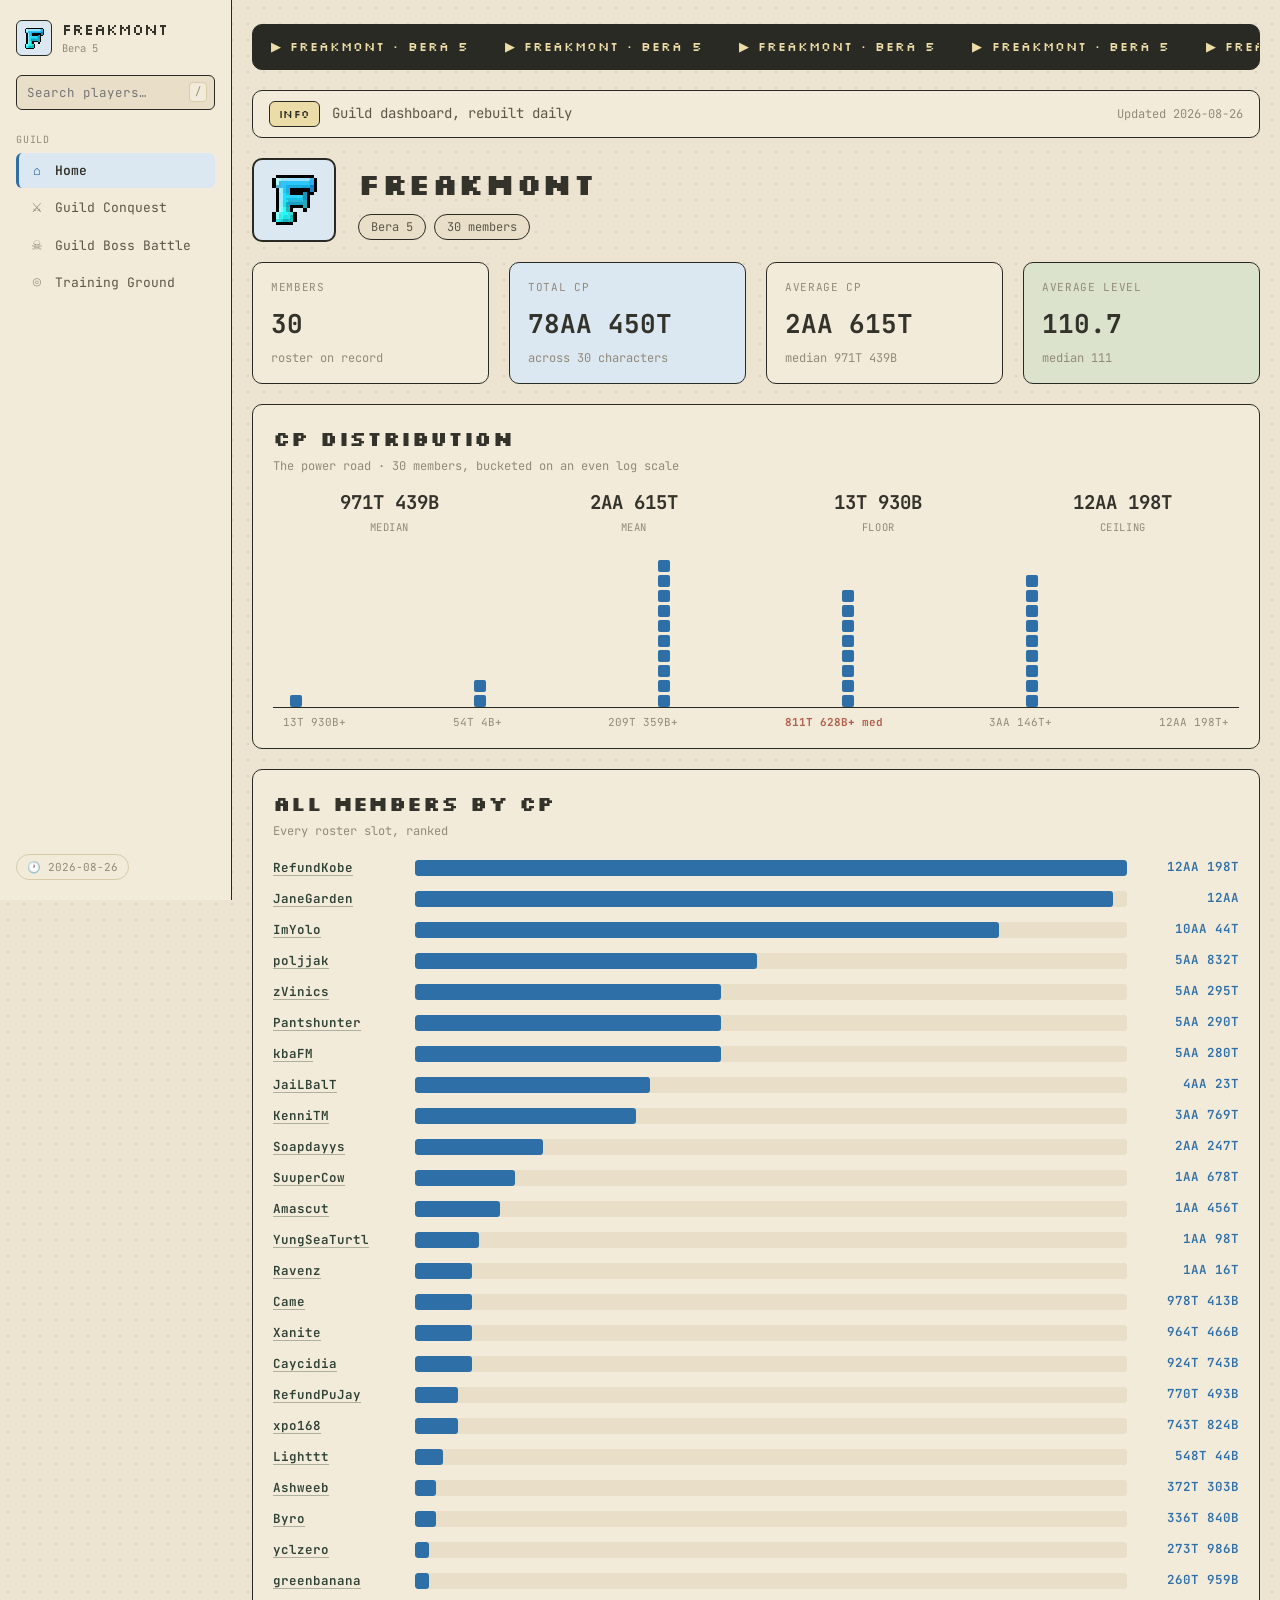
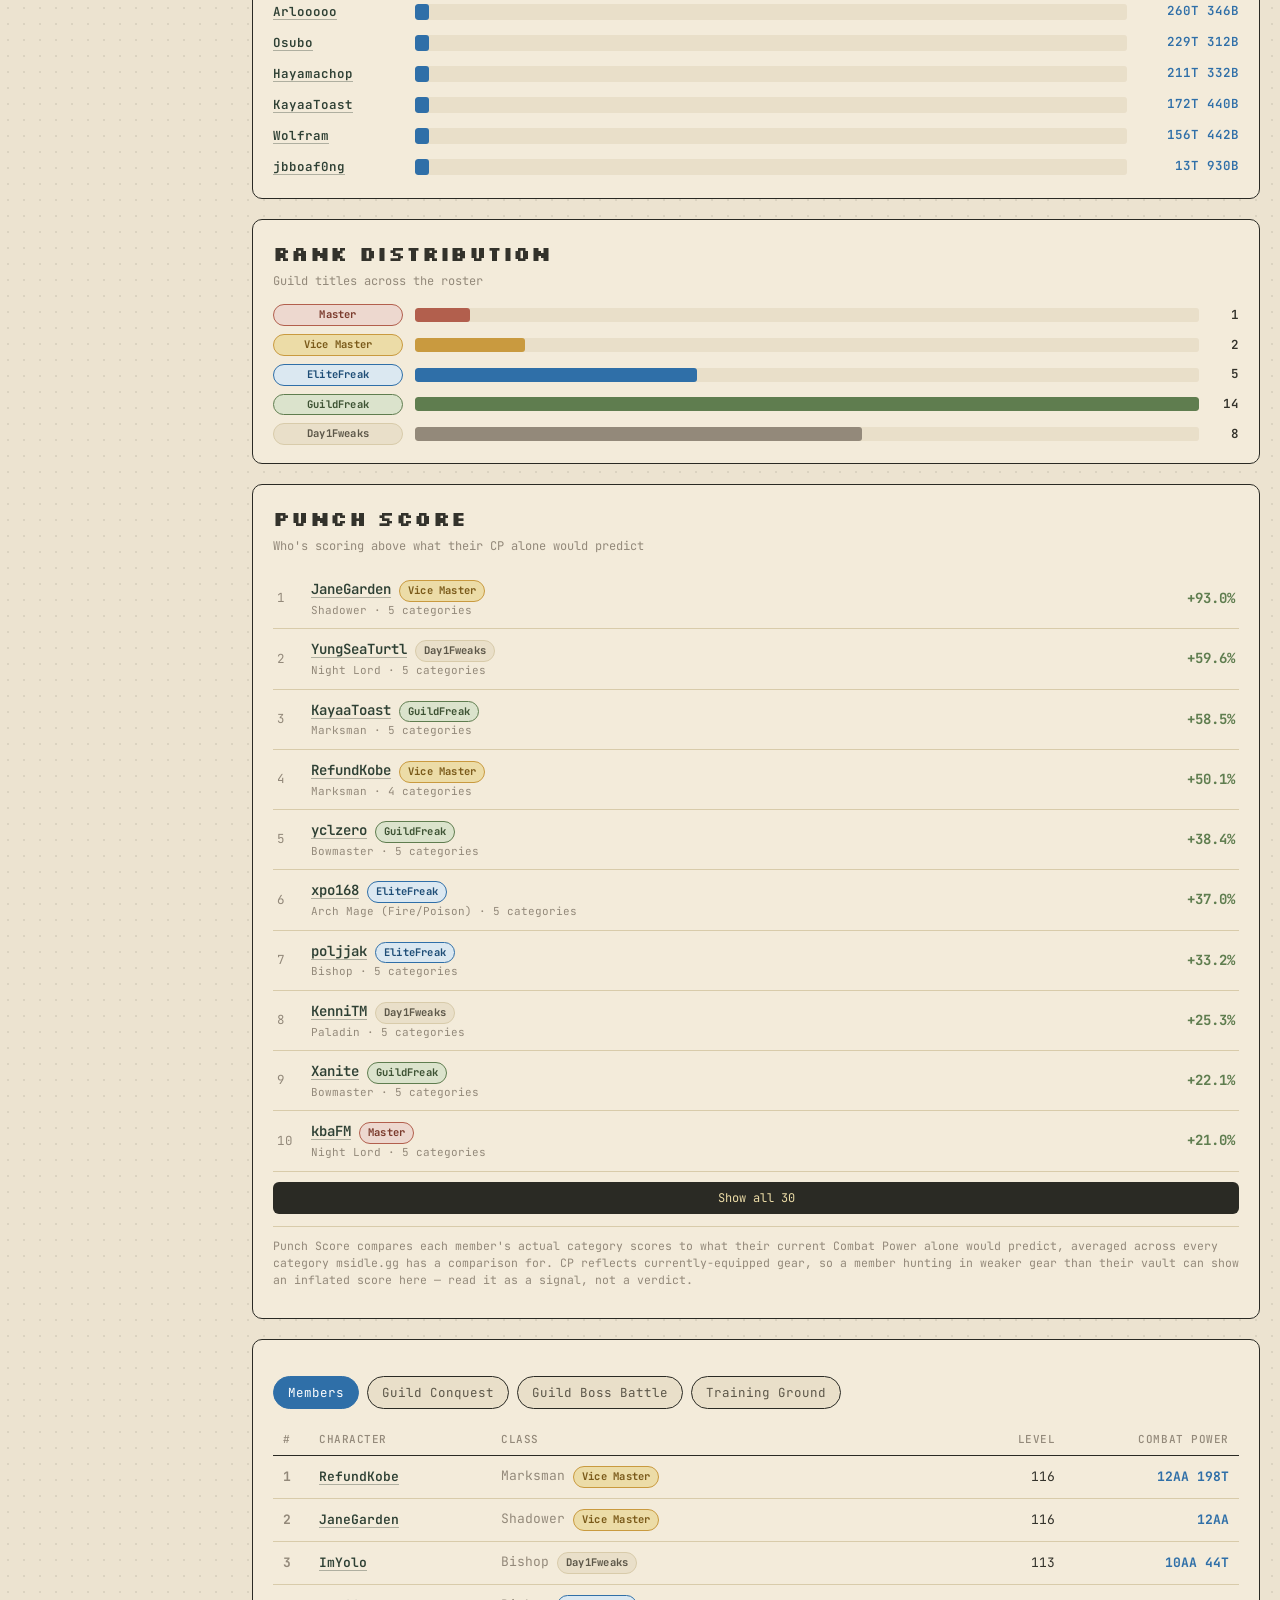
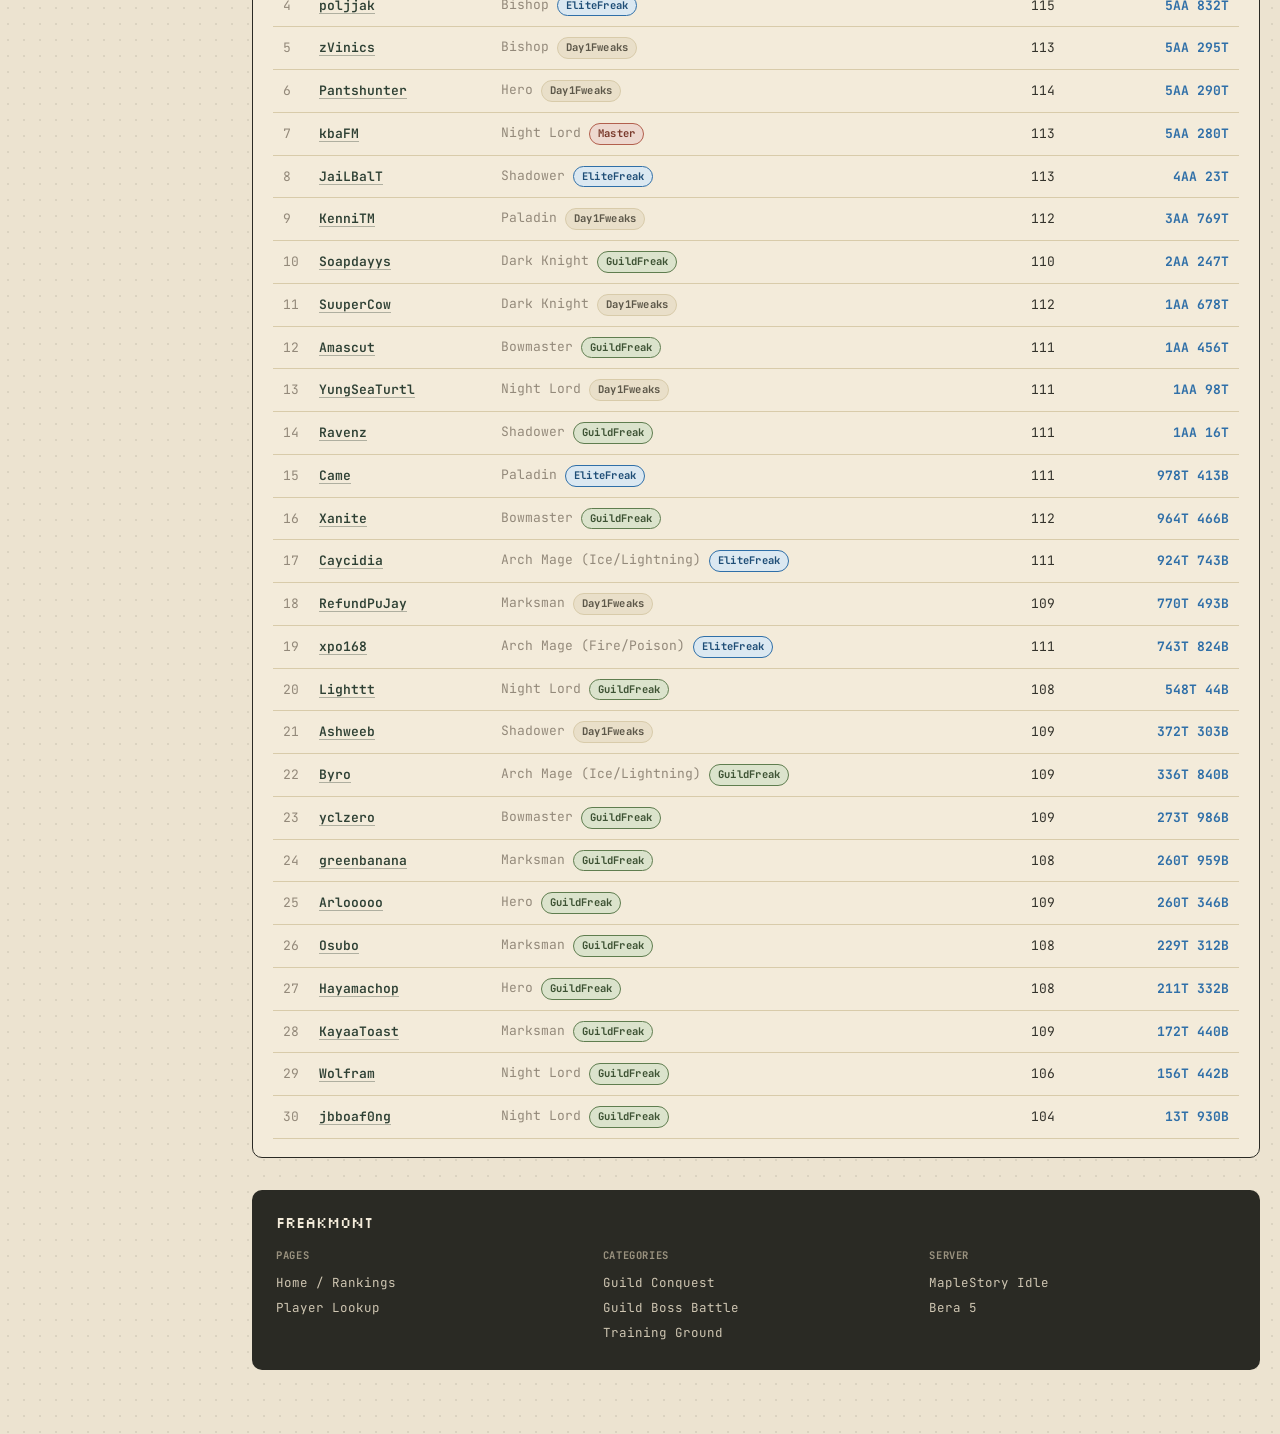
==== commit d7e76241: "More Mobile UI Fixes" ====
--- a/index.html
+++ b/index.html
@@ -9,7 +9,12 @@
 <body>
 <div class="layout">
 
-  <aside class="sidebar">
+  <button class="nav-toggle" id="nav-toggle" aria-label="Toggle navigation">
+    <span class="bars"><span></span><span></span><span></span></span>
+    Menu
+  </button>
+
+  <aside class="sidebar" id="sidebar">
     <div class="sidebar-brand">
       <div class="crest-mini" id="crest-mini">
         <img src="assets/guild-logo.png" alt="" id="crest-mini-img"
@@ -44,6 +49,8 @@
     <div class="sidebar-foot" id="sidebar-updated">🕐 —</div>
   </aside>
 
+  <div class="sidebar-overlay" id="sidebar-overlay"></div>
+
   <div class="main">
   <div class="wrap">
 
@@ -149,39 +156,39 @@
     </div>
 
     <div class="tab-panel active" id="panel-members">
-      <table class="roster">
+      <div class="table-scroll"><table class="roster">
         <thead>
           <tr><th>#</th><th>Character</th><th>Class</th><th class="num">Level</th><th class="num">Combat Power</th></tr>
         </thead>
         <tbody id="tbody-members"><tr><td colspan="5" class="empty-state">Loading roster…</td></tr></tbody>
-      </table>
+      </table></div>
     </div>
 
     <div class="tab-panel" id="panel-conquest">
-      <table class="roster">
+      <div class="table-scroll"><table class="roster">
         <thead>
           <tr><th>#</th><th>Character</th><th>Class</th><th class="num">Level</th><th class="num">Score</th></tr>
         </thead>
         <tbody id="tbody-conquest"><tr><td colspan="5" class="empty-state">Loading…</td></tr></tbody>
-      </table>
+      </table></div>
     </div>
 
     <div class="tab-panel" id="panel-bossbattle">
-      <table class="roster">
+      <div class="table-scroll"><table class="roster">
         <thead>
           <tr><th>#</th><th>Character</th><th>Class</th><th class="num">Level</th><th class="num">Score</th></tr>
         </thead>
         <tbody id="tbody-bossbattle"><tr><td colspan="5" class="empty-state">Loading…</td></tr></tbody>
-      </table>
+      </table></div>
     </div>
 
     <div class="tab-panel" id="panel-training">
-      <table class="roster">
+      <div class="table-scroll"><table class="roster">
         <thead>
           <tr><th>#</th><th>Character</th><th>Class</th><th class="num">Level</th><th class="num">Score</th></tr>
         </thead>
         <tbody id="tbody-training"><tr><td colspan="5" class="empty-state">Loading…</td></tr></tbody>
-      </table>
+      </table></div>
     </div>
   </div>
 
--- a/styles.css
+++ b/styles.css
@@ -42,6 +42,11 @@
 
 html { scroll-behavior: smooth; }
 
+html, body {
+  overflow-x: hidden;
+  max-width: 100%;
+}
+
 body {
   margin: 0;
   background-color: var(--bg);
@@ -283,8 +288,14 @@
 .tab-panel.active { display: block; }
 
 /* -- table -- */
+.table-scroll {
+  overflow-x: auto;
+  -webkit-overflow-scrolling: touch;
+}
+
 table.roster {
   width: 100%;
+  min-width: 560px;
   border-collapse: collapse;
   font-size: 13px;
 }
@@ -691,20 +702,57 @@
 .main { flex: 1; min-width: 0; }
 .main .wrap { padding-top: 24px; }
 
+/* -- mobile nav toggle button (hidden on desktop) -- */
+.nav-toggle {
+  display: none;
+  align-items: center;
+  gap: 8px;
+  position: fixed;
+  top: 14px;
+  left: 14px;
+  z-index: 40;
+  background: var(--border);
+  color: var(--gold-soft);
+  border: 1.5px solid var(--border);
+  border-radius: var(--radius-sm);
+  padding: 8px 12px;
+  font-family: var(--font-body);
+  font-size: 12.5px;
+  cursor: pointer;
+}
+.nav-toggle .bars { display: flex; flex-direction: column; gap: 3px; }
+.nav-toggle .bars span { width: 16px; height: 2px; background: var(--gold-soft); border-radius: 1px; }
+
+.sidebar-overlay {
+  display: none;
+  position: fixed;
+  inset: 0;
+  background: rgba(20, 18, 14, 0.45);
+  z-index: 45;
+}
+
 @media (max-width: 900px) {
-  .layout { flex-direction: column; }
+  .nav-toggle { display: inline-flex; }
+
+  .layout { display: block; }
+
   .sidebar {
-    width: 100%;
-    min-height: 0;
-    position: relative;
-    border-right: none;
-    border-bottom: 1.5px solid var(--border);
-    flex-direction: row;
-    flex-wrap: wrap;
-    align-items: center;
+    position: fixed;
+    top: 0;
+    left: 0;
+    height: 100vh;
+    width: 260px;
+    max-width: 82vw;
+    transform: translateX(-100%);
+    transition: transform 0.25s ease;
+    z-index: 50;
+    box-shadow: 2px 0 18px rgba(0,0,0,0.25);
   }
-  .sidebar-search, .nav-label, .sidebar-spacer { display: none; }
-  .nav-list { flex-direction: row; flex-wrap: wrap; }
+  .sidebar.open { transform: translateX(0); }
+  .sidebar.open ~ .sidebar-overlay { display: block; }
+
+  .main { width: 100%; }
+  .main .wrap { padding-top: 64px; }
 }
 
 @media (max-width: 860px) {
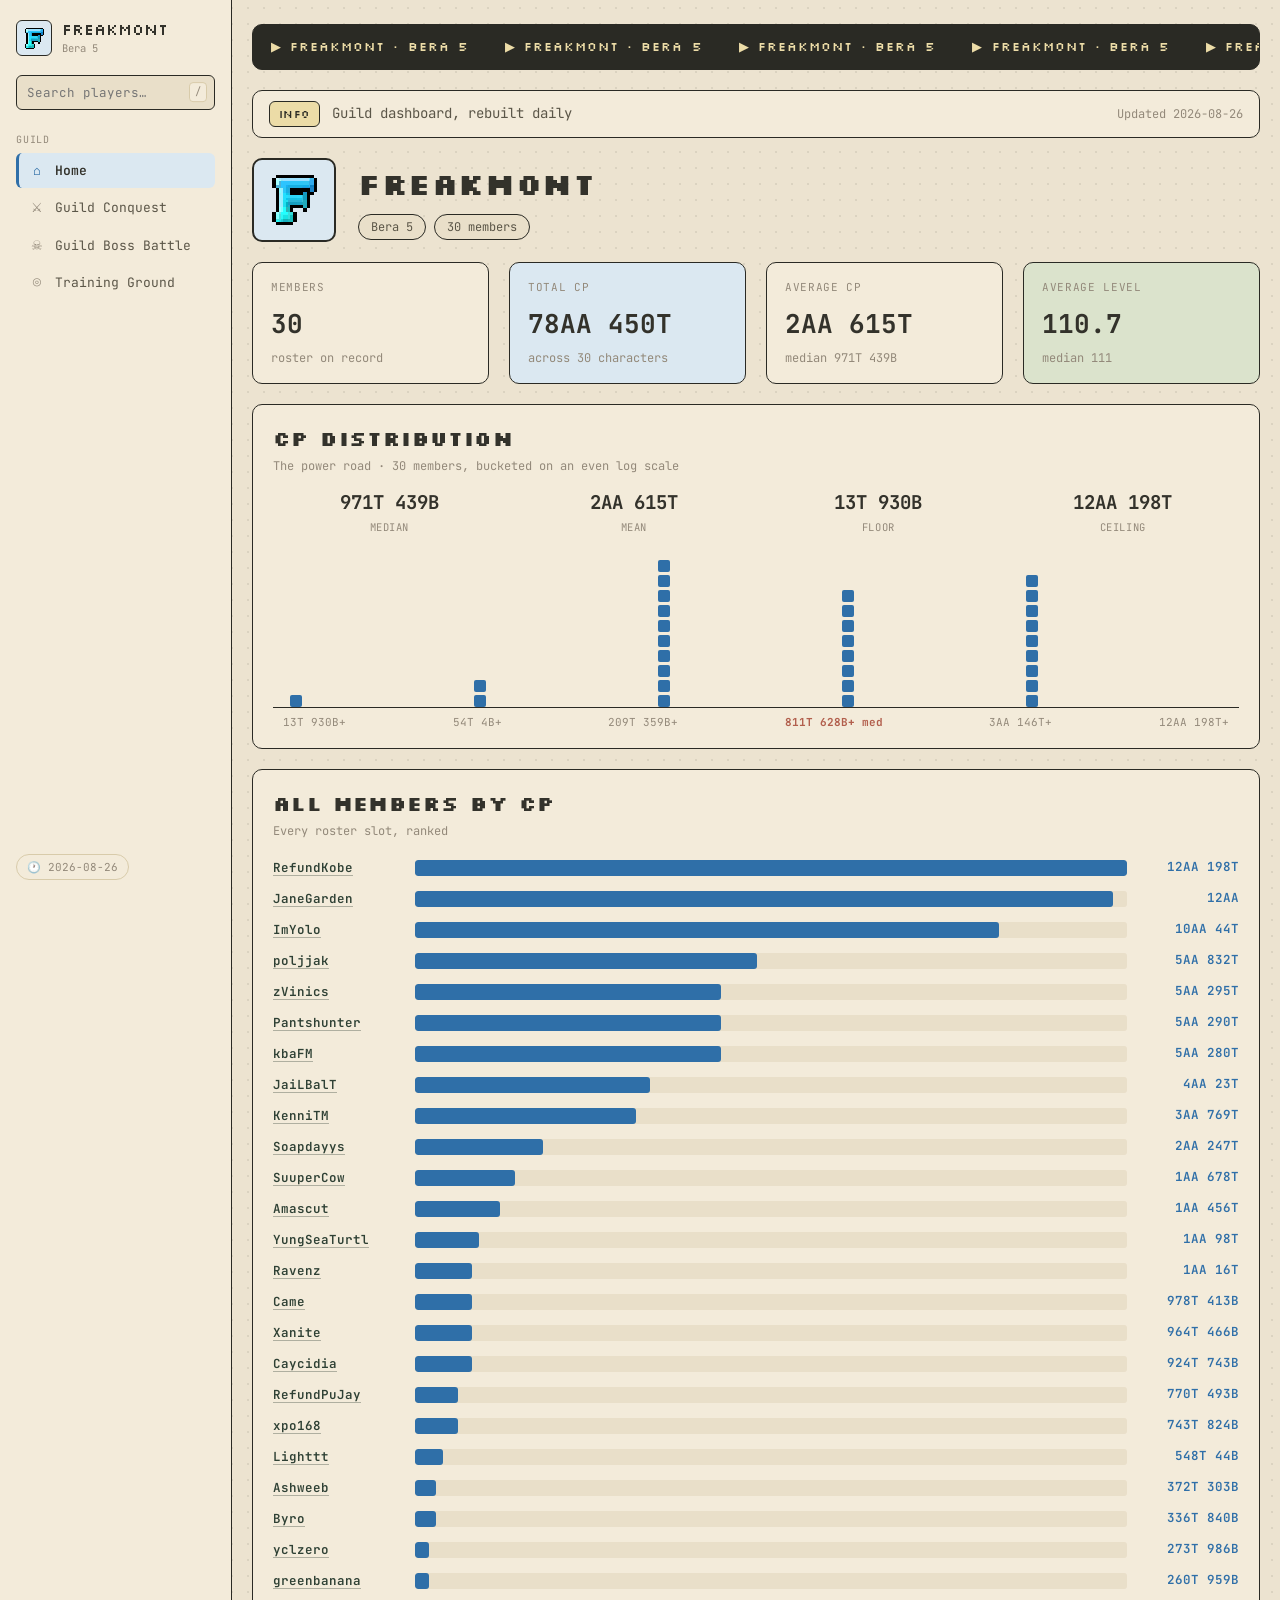
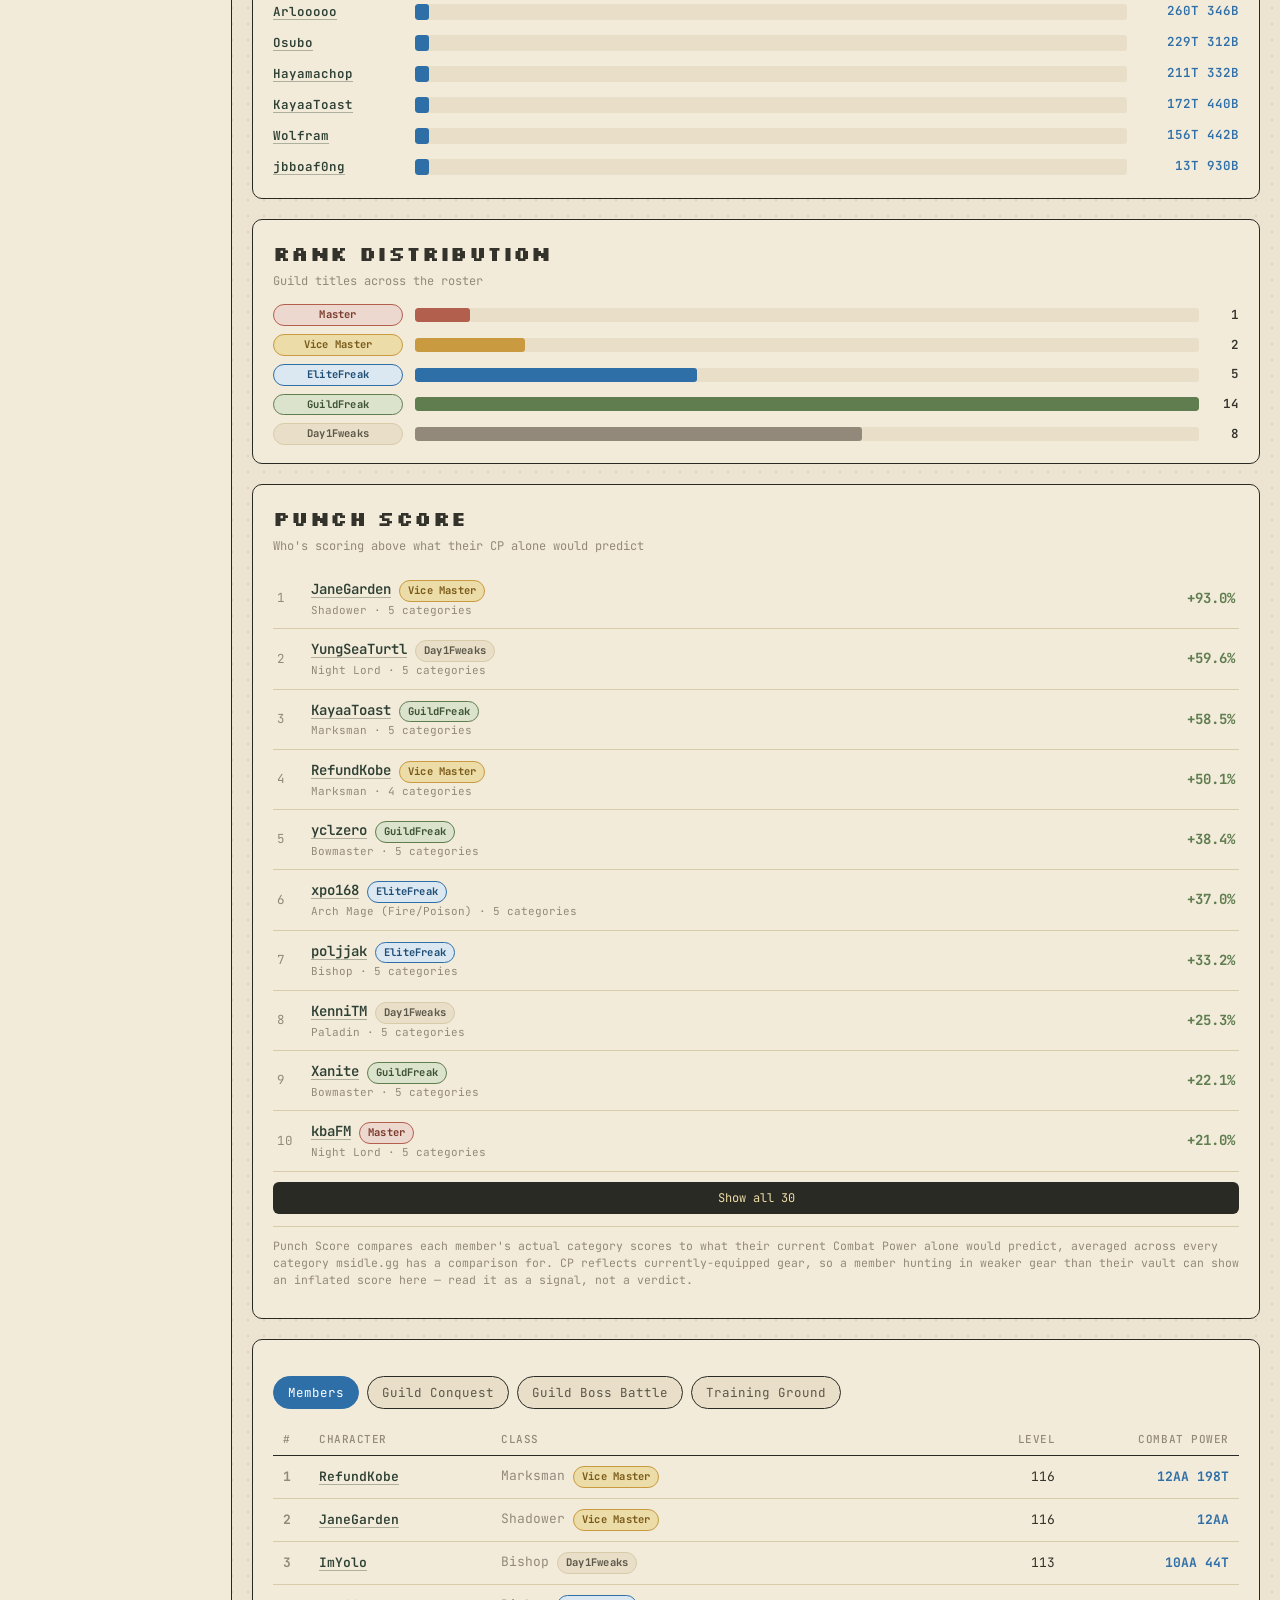
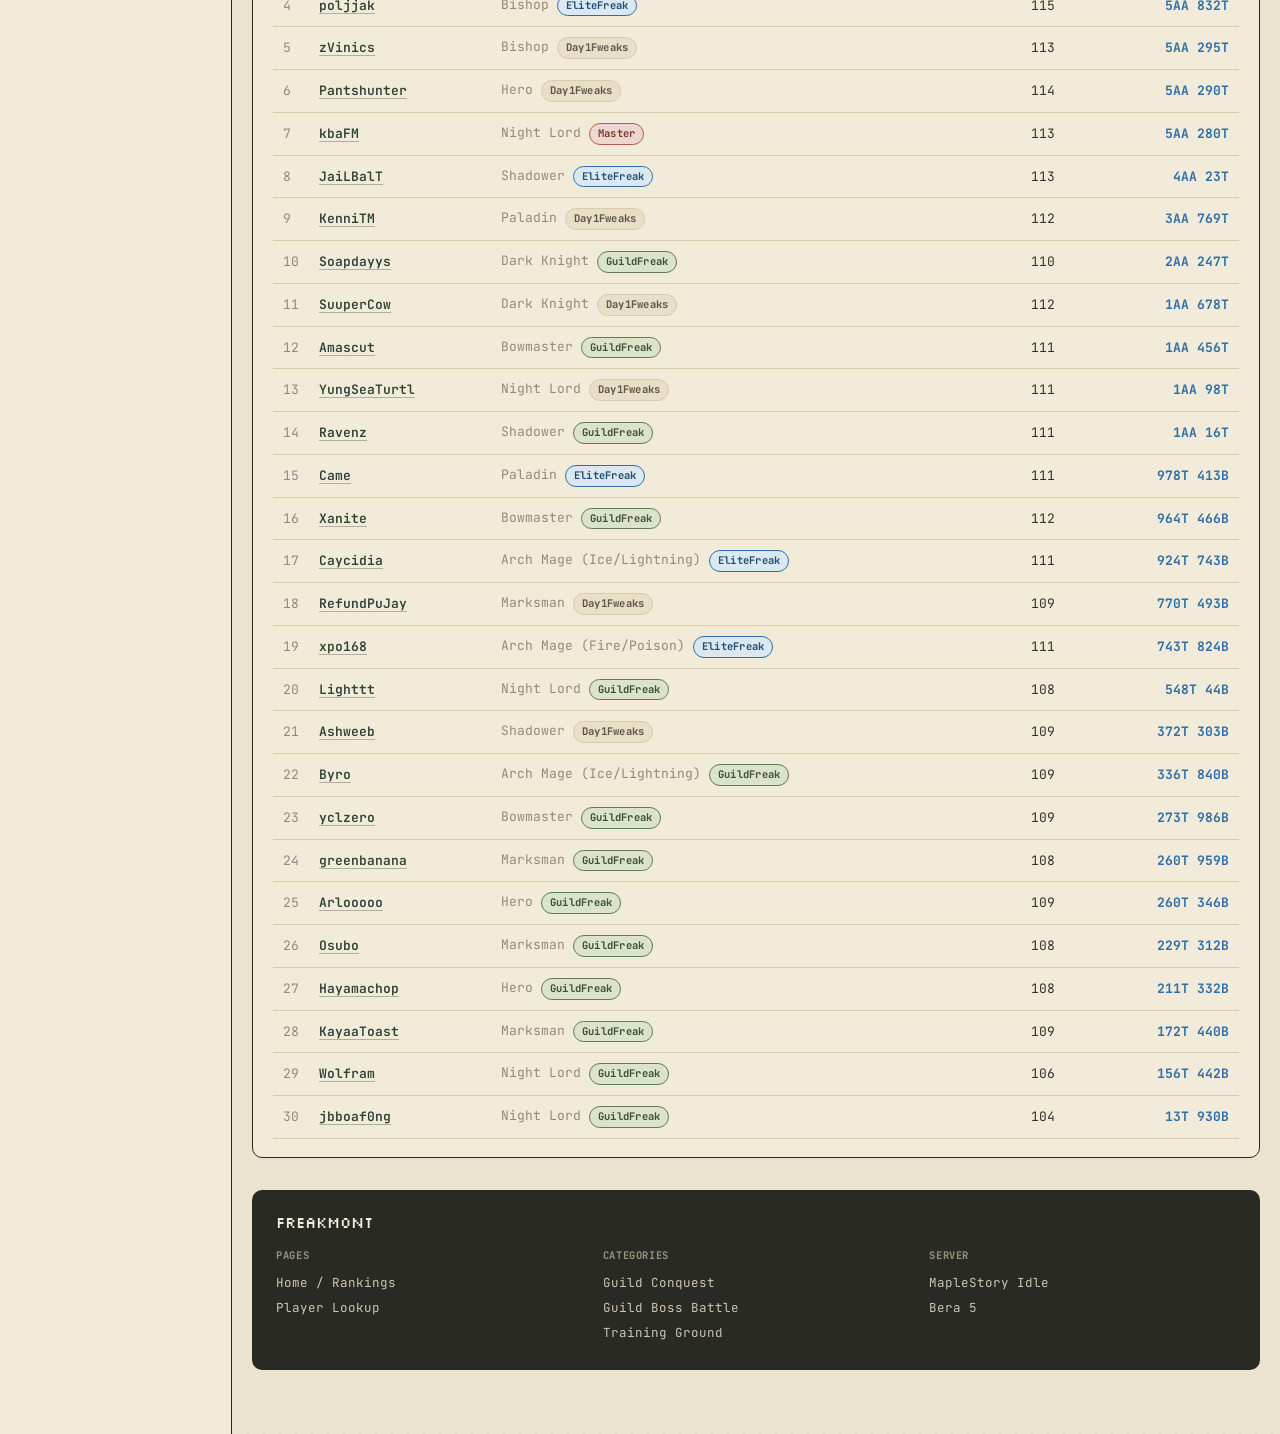
==== commit 568cf644: "Nav Bar Fix" ====
--- a/index.html
+++ b/index.html
@@ -15,6 +15,7 @@
   </button>
 
   <aside class="sidebar" id="sidebar">
+   <div class="sidebar-inner">
     <div class="sidebar-brand">
       <div class="crest-mini" id="crest-mini">
         <img src="assets/guild-logo.png" alt="" id="crest-mini-img"
@@ -47,6 +48,7 @@
     <div class="sidebar-spacer"></div>
 
     <div class="sidebar-foot" id="sidebar-updated">🕐 —</div>
+   </div>
   </aside>
 
   <div class="sidebar-overlay" id="sidebar-overlay"></div>
--- a/styles.css
+++ b/styles.css
@@ -41,11 +41,6 @@
 * { box-sizing: border-box; }
 
 html { scroll-behavior: smooth; }
-
-html, body {
-  overflow-x: hidden;
-  max-width: 100%;
-}
 
 body {
   margin: 0;
@@ -568,24 +563,25 @@
 /* -- layout: sidebar + main -- */
 .layout {
   display: flex;
-  align-items: flex-start;
   min-height: 100vh;
 }
 
 .sidebar {
   width: 232px;
   flex-shrink: 0;
+  align-self: stretch;
   background: var(--card);
   border-right: 1.5px solid var(--border);
-  min-height: 100vh;
+}
+
+.sidebar-inner {
   position: sticky;
   top: 0;
-  align-self: flex-start;
+  min-height: 100vh;
   padding: 20px 16px;
   display: flex;
   flex-direction: column;
   gap: 18px;
-  overflow-y: auto;
 }
 
 .sidebar-brand {
@@ -750,6 +746,7 @@
   }
   .sidebar.open { transform: translateX(0); }
   .sidebar.open ~ .sidebar-overlay { display: block; }
+  .sidebar-inner { overflow-y: auto; max-height: 100vh; }
 
   .main { width: 100%; }
   .main .wrap { padding-top: 64px; }
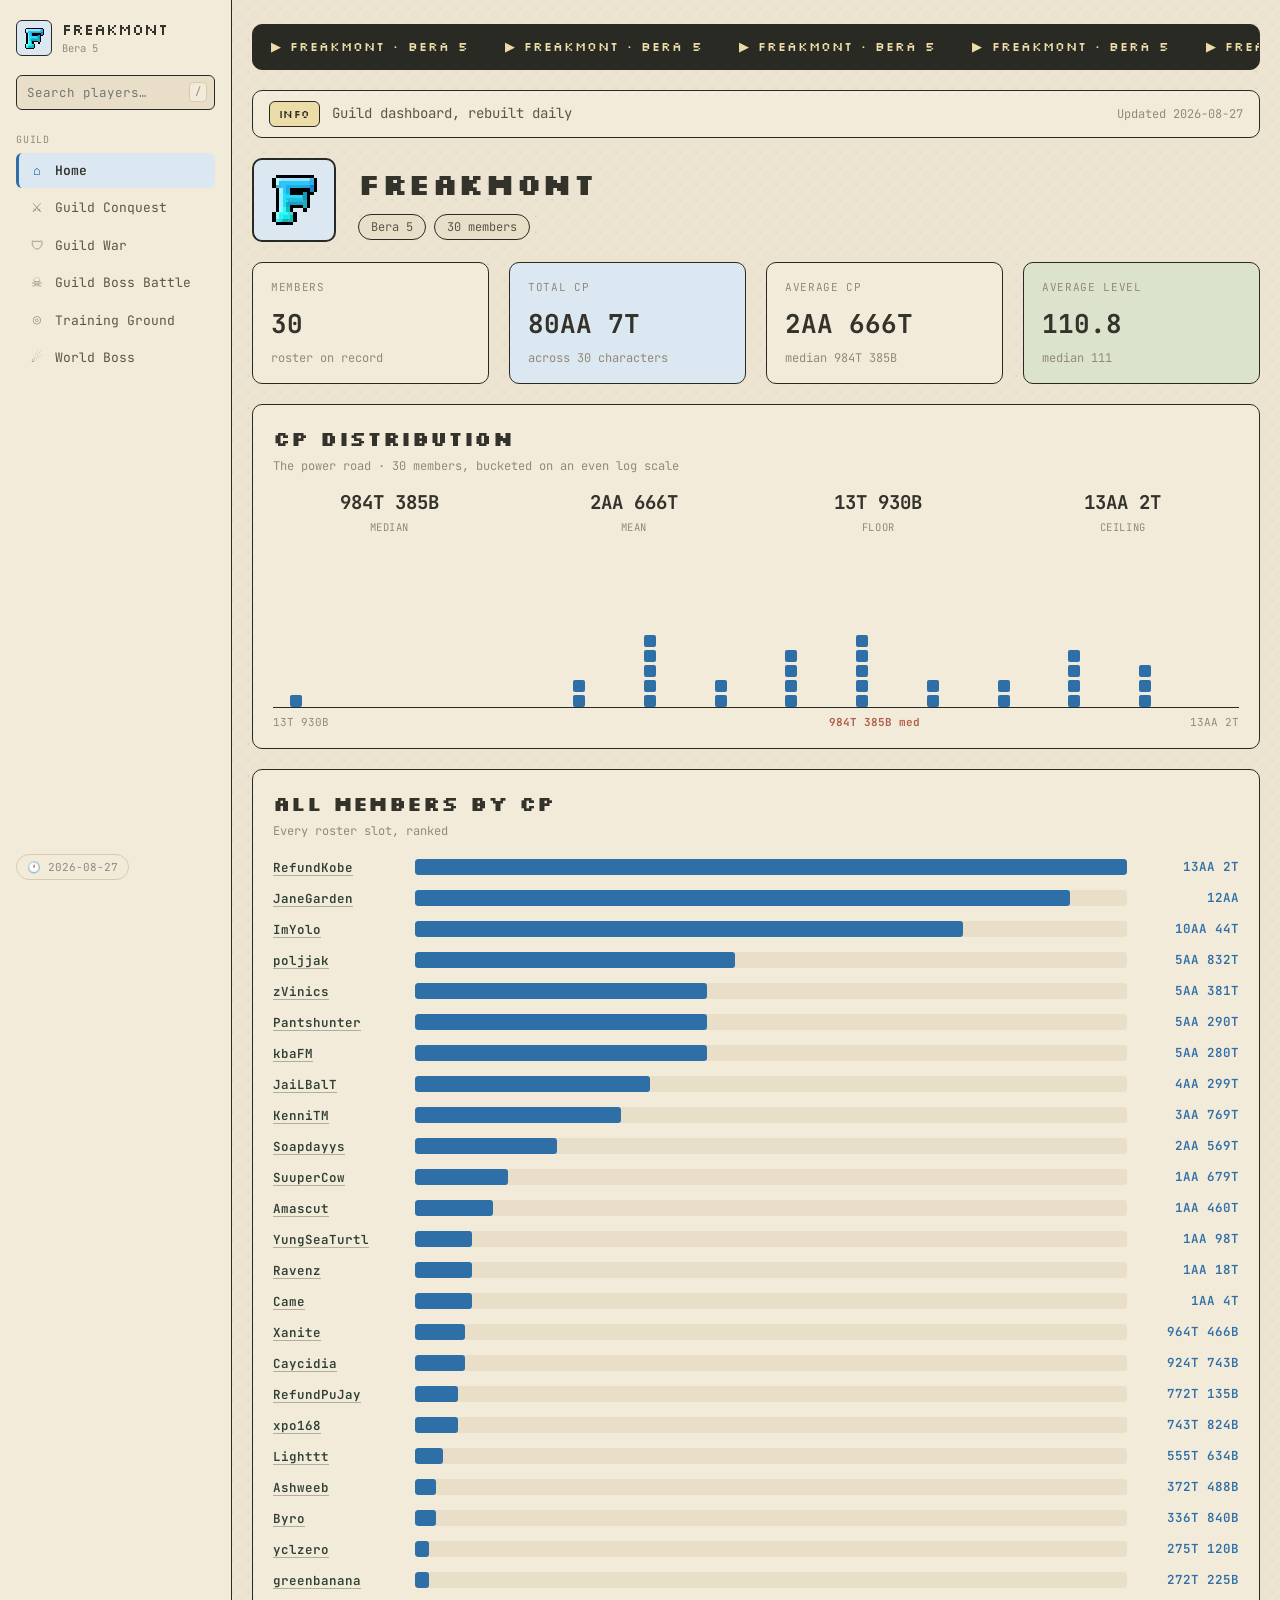
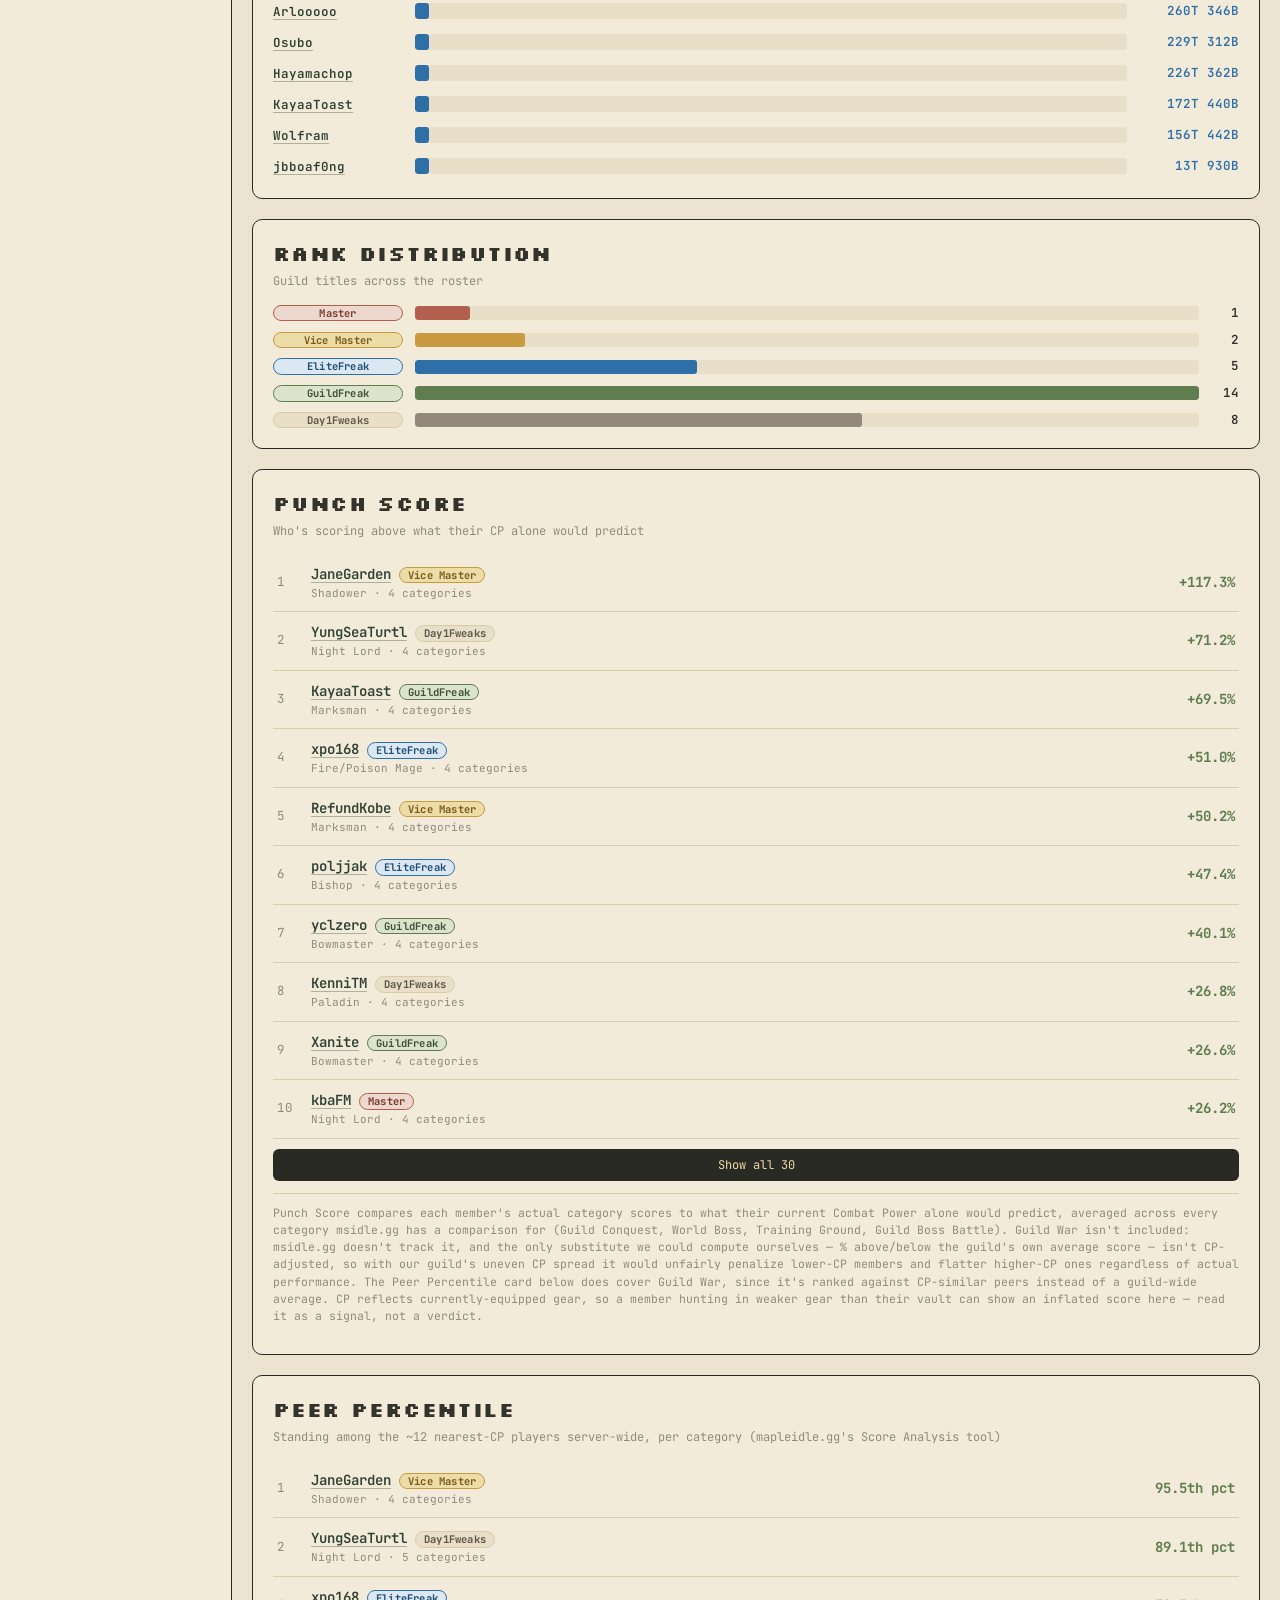
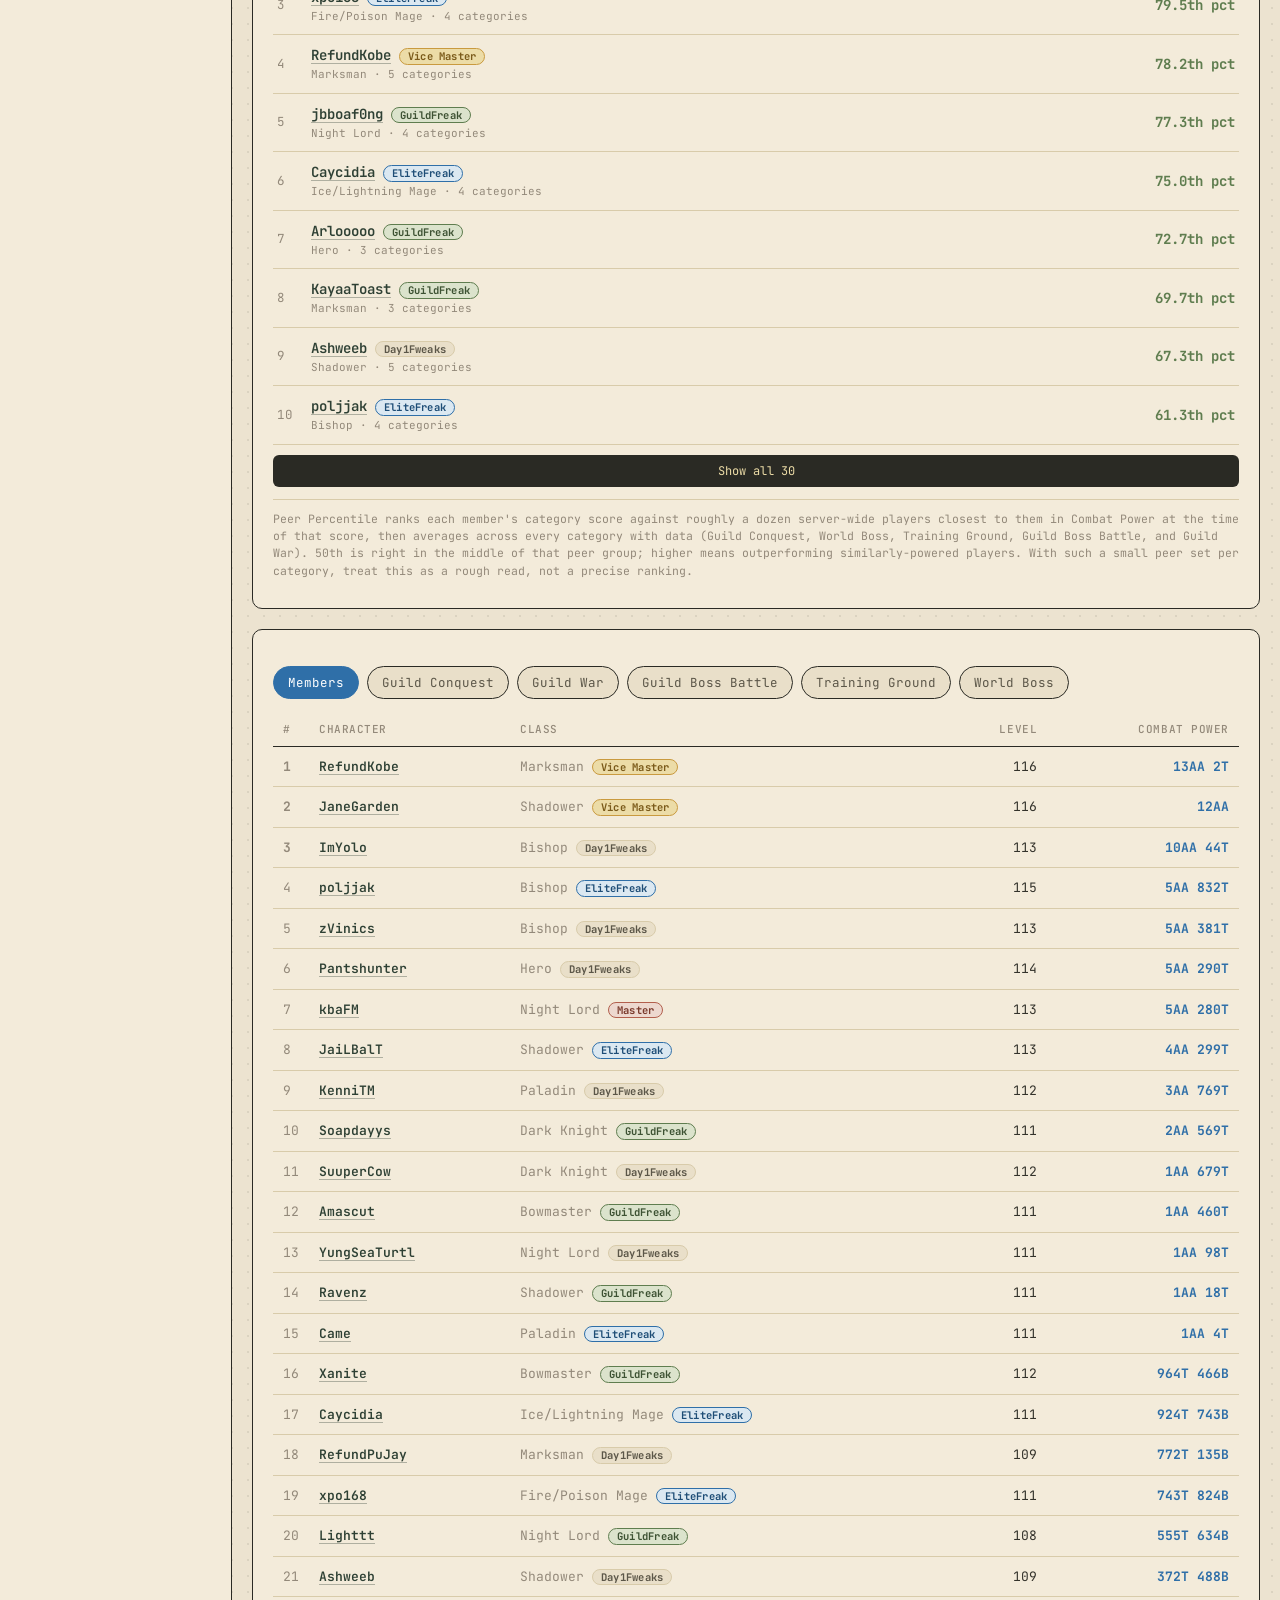
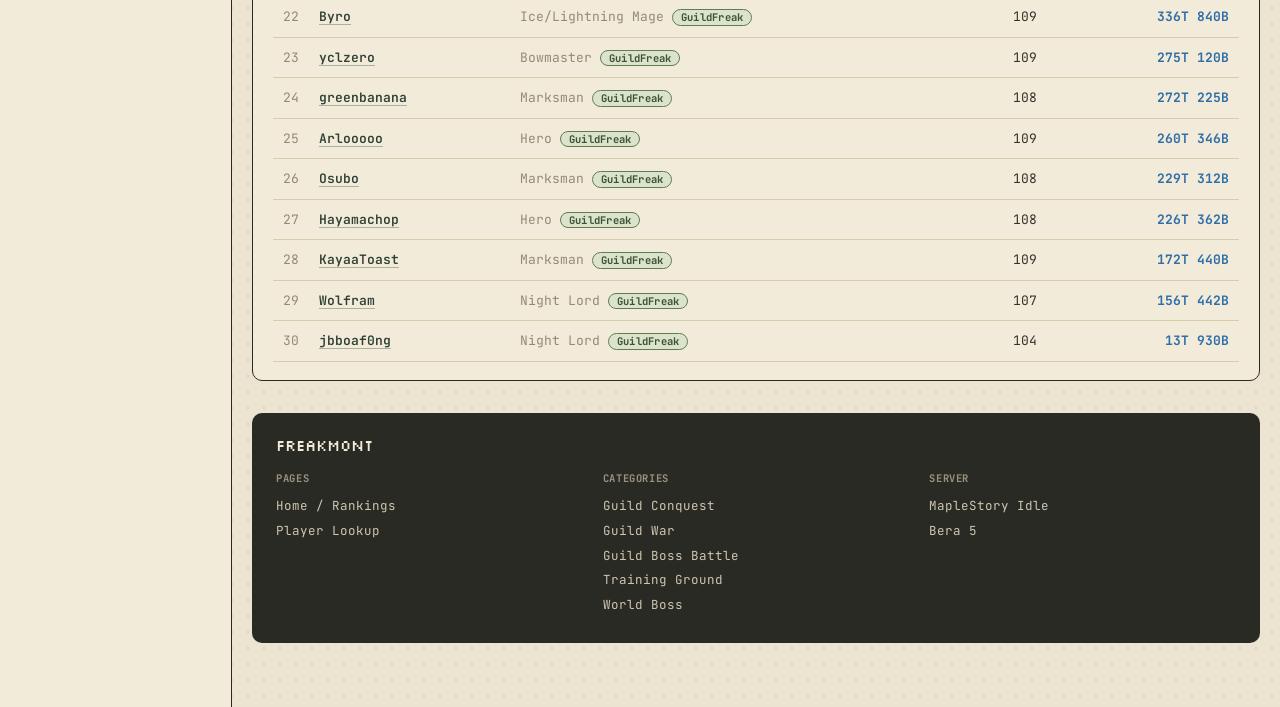
==== commit 1500da24: "Added Guild War Data + UI Improvements + Improved Player Stats Page Updates to Punch Score and imple" ====
--- a/index.html
+++ b/index.html
@@ -4,7 +4,7 @@
 <meta charset="utf-8" />
 <meta name="viewport" content="width=device-width, initial-scale=1" />
 <title>Freakmont — Guild Dashboard</title>
-<link rel="stylesheet" href="styles.css" />
+<link rel="stylesheet" href="styles.css?v=20260827" />
 </head>
 <body>
 <div class="layout">
@@ -40,8 +40,10 @@
       <nav class="nav-list">
         <a class="nav-item active" href="index.html" data-tab-link="members"><span class="ico">⌂</span> Home</a>
         <a class="nav-item" href="index.html#conquest" data-jump="conquest" data-tab-link="conquest"><span class="ico">⚔</span> Guild Conquest</a>
+        <a class="nav-item" href="index.html#guildwar" data-jump="guildwar" data-tab-link="guildwar"><span class="ico">🛡</span> Guild War</a>
         <a class="nav-item" href="index.html#bossbattle" data-jump="bossbattle" data-tab-link="bossbattle"><span class="ico">☠</span> Guild Boss Battle</a>
         <a class="nav-item" href="index.html#training" data-jump="training" data-tab-link="training"><span class="ico">◎</span> Training Ground</a>
+        <a class="nav-item" href="index.html#worldboss" data-jump="worldboss" data-tab-link="worldboss"><span class="ico">☄︎</span> World Boss</a>
       </nav>
     </div>
 
@@ -149,12 +151,20 @@
     <div id="punch-score-list"><div class="empty-state">Loading…</div></div>
   </div>
 
+  <div class="card" id="peer-percentile-card">
+    <h2 class="section-title">Peer Percentile</h2>
+    <p class="section-sub">Standing among the ~12 nearest-CP players server-wide, per category (mapleidle.gg's Score Analysis tool)</p>
+    <div id="peer-percentile-list"><div class="empty-state">Loading…</div></div>
+  </div>
+
   <div class="card">
     <div class="tabs" role="tablist">
       <button class="tab-btn active" data-tab="members">Members</button>
       <button class="tab-btn" data-tab="conquest">Guild Conquest</button>
+      <button class="tab-btn" data-tab="guildwar">Guild War</button>
       <button class="tab-btn" data-tab="bossbattle">Guild Boss Battle</button>
       <button class="tab-btn" data-tab="training">Training Ground</button>
+      <button class="tab-btn" data-tab="worldboss">World Boss</button>
     </div>
 
     <div class="tab-panel active" id="panel-members">
@@ -175,6 +185,15 @@
       </table></div>
     </div>
 
+    <div class="tab-panel" id="panel-guildwar">
+      <div class="table-scroll"><table class="roster">
+        <thead>
+          <tr><th>#</th><th>Character</th><th>Class</th><th class="num">Level</th><th class="num">Score</th></tr>
+        </thead>
+        <tbody id="tbody-guildwar"><tr><td colspan="5" class="empty-state">Loading…</td></tr></tbody>
+      </table></div>
+    </div>
+
     <div class="tab-panel" id="panel-bossbattle">
       <div class="table-scroll"><table class="roster">
         <thead>
@@ -190,6 +209,15 @@
           <tr><th>#</th><th>Character</th><th>Class</th><th class="num">Level</th><th class="num">Score</th></tr>
         </thead>
         <tbody id="tbody-training"><tr><td colspan="5" class="empty-state">Loading…</td></tr></tbody>
+      </table></div>
+    </div>
+
+    <div class="tab-panel" id="panel-worldboss">
+      <div class="table-scroll"><table class="roster">
+        <thead>
+          <tr><th>#</th><th>Character</th><th>Class</th><th class="num">Level</th><th class="num">Score</th></tr>
+        </thead>
+        <tbody id="tbody-worldboss"><tr><td colspan="5" class="empty-state">Loading…</td></tr></tbody>
       </table></div>
     </div>
   </div>
@@ -205,8 +233,10 @@
       <div>
         <h4>Categories</h4>
         <a href="#conquest" data-jump="conquest">Guild Conquest</a>
+        <a href="#guildwar" data-jump="guildwar">Guild War</a>
         <a href="#bossbattle" data-jump="bossbattle">Guild Boss Battle</a>
         <a href="#training" data-jump="training">Training Ground</a>
+        <a href="#worldboss" data-jump="worldboss">World Boss</a>
       </div>
       <div>
         <h4>Server</h4>
@@ -221,7 +251,7 @@
 
 </div>
 
-<script src="app.js"></script>
+<script src="app.js?v=20260827"></script>
 <script>
 const RANK_ORDER = ['master', 'vice_master', 'elite_freak', 'guild_freak', 'day1_fweaks'];
 const RANK_COLORS = {
@@ -246,10 +276,15 @@
   const conquest = await loadGuildFile('conquest-current.json', 'msidle-conquest-current.json');
   const bossBattle = await loadGuildFile('guild-boss-battle-current.json', 'msidle-guild-boss-battle-current.json');
   const training = await loadGuildFile('training-ground-current.json', 'msidle-training-ground-current.json');
+  // Guild War and World Boss are mapleidle.gg-only -- msidle.gg's guild
+  // war numbers are user-submitted/unverified, and it has no world boss
+  // category at all, so neither has a fallback file.
+  const guildWar = { data: await tryFetchJSON(`${DATA_DIR}/guild-war-current.json`) };
+  const worldBoss = { data: await tryFetchJSON(`${DATA_DIR}/world-boss-current.json`) };
 
   statusBadge.textContent = (rosterResult.data === null && conquest.data === null) ? 'NO DATA' : 'INFO';
 
-  const dates = [conquest, bossBattle, training]
+  const dates = [conquest, bossBattle, training, guildWar, worldBoss]
     .map(r => r.data && r.data.date)
     .filter(Boolean)
     .sort();
@@ -277,7 +312,7 @@
     document.getElementById('stat-avg-level').textContent = avgLevel.toFixed(1);
     document.getElementById('stat-median-level').textContent = `median ${medLevel}`;
 
-    renderHistogram(cps);
+    renderHistogram(roster.filter(m => typeof m.cpRaw === 'number'));
 
     const sorted = [...roster].sort((a, b) => (b.cpRaw || 0) - (a.cpRaw || 0));
     renderCpBarList(sorted);
@@ -292,9 +327,12 @@
   }
 
   renderCategory('tbody-conquest', conquest.data, ranks);
+  renderCategory('tbody-guildwar', guildWar.data, ranks);
   renderCategory('tbody-bossbattle', bossBattle.data, ranks);
   renderCategory('tbody-training', training.data, ranks);
+  renderCategory('tbody-worldboss', worldBoss.data, ranks);
   renderPunchScore(roster, ranks);
+  renderPeerPercentile(roster, ranks);
 
   function rosterRow(rank, name, cls, level, cpText, rankId) {
     const medalClass = rank === 1 ? 'medal-1' : rank === 2 ? 'medal-2' : rank === 3 ? 'medal-3' : '';
@@ -314,42 +352,42 @@
       return;
     }
     const rows = [...data.entries]
-      .sort((a, b) => a.rank - b.rank)
-      .map(e => rosterRow(e.rank, e.name, e.class, e.level, formatScore(e.score), ranks[e.name]));
+      // entries with no recorded score (rank: null) sort last, not first
+      .sort((a, b) => (a.rank ?? Infinity) - (b.rank ?? Infinity))
+      .map(e => rosterRow(e.rank ?? '—', e.name, e.class, e.level, formatBig(e.score), ranks[e.name]));
     tbody.innerHTML = rows.join('');
   }
 
-  function renderHistogram(sortedCPs) {
-    document.getElementById('hist-member-count').textContent = sortedCPs.length;
+  /** CP Distribution: block-column histogram, log-spaced buckets. Bumped
+   * from 6 to 14 buckets (each step ~1.6x instead of ~4x) so members who
+   * are genuinely close in CP are far more likely to land in the same
+   * bucket -- at 6 buckets two members only ~8% apart in CP could still
+   * end up split into different columns; at 14 they land together.
+   * Column tooltips list who's actually in that bucket. Only floor,
+   * median, and ceiling are labeled beneath the plot (not every bucket
+   * edge) so labels stay readable at this finer bucket count. */
+  function renderHistogram(members) {
+    document.getElementById('hist-member-count').textContent = members.length;
+    const sortedCPs = members.map(m => m.cpRaw).sort((a, b) => a - b);
     const floor = sortedCPs[0];
     const ceiling = sortedCPs[sortedCPs.length - 1];
 
-    // Fixed 6 buckets, evenly log-spaced between floor and ceiling.
-    // When the guild's spread happens to be ~64x (2^6), each step is a
-    // clean doubling, same as the reference; otherwise it's just an
-    // even log scale.
-    const BUCKET_COUNT = 6;
+    const BUCKET_COUNT = 14;
     const ratio = ceiling > floor ? Math.pow(ceiling / floor, 1 / (BUCKET_COUNT - 1)) : 1;
     const edges = Array.from({ length: BUCKET_COUNT }, (_, i) => floor * Math.pow(ratio, i));
-    const isDoubling = Math.abs(ratio - 2) < 0.15;
     document.getElementById('hist-caption').innerHTML =
-      `The power road · <span id="hist-member-count">${sortedCPs.length}</span> members, ` +
-      (isDoubling ? 'bucketed on a doubling scale' : 'bucketed on an even log scale');
+      `The power road · <span id="hist-member-count">${members.length}</span> members, bucketed on an even log scale`;
 
     const buckets = edges.map(() => []);
-    sortedCPs.forEach(cp => {
+    members.forEach(m => {
       let idx = 0;
-      for (let i = 0; i < edges.length; i++) { if (cp >= edges[i]) idx = i; }
-      buckets[idx].push(cp);
+      for (let i = 0; i < edges.length; i++) { if (m.cpRaw >= edges[i]) idx = i; }
+      buckets[idx].push(m);
     });
 
     const medianVal = median(sortedCPs);
-    let medianBucket = 0;
-    for (let i = 0; i < edges.length; i++) { if (medianVal >= edges[i]) medianBucket = i; }
-
     const mean_ = mean(sortedCPs);
 
-    // summary row
     document.getElementById('hist-summary').innerHTML = `
       <div><div class="num">${formatCP(medianVal)}</div><div class="lbl">Median</div></div>
       <div><div class="num">${formatCP(mean_)}</div><div class="lbl">Mean</div></div>
@@ -357,17 +395,28 @@
       <div><div class="num">${formatCP(ceiling)}</div><div class="lbl">Ceiling</div></div>
     `;
 
-    const maxCount = Math.max(...buckets.map(b => b.length), 1);
     const plot = document.getElementById('hist-plot');
     plot.innerHTML = buckets.map((b, i) => {
-      const squares = Array.from({ length: b.length }).map(() => '<div class="hist-px"></div>').join('');
-      return `<div class="hist-col" title="${b.length} members ≥ ${formatCP(edges[i])}">${squares}</div>`;
+      const squares = b.map(() => '<div class="hist-px"></div>').join('');
+      const names = b.map(m => m.name).join(', ');
+      const tooltip = b.length
+        ? `${b.length} member${b.length === 1 ? '' : 's'} ≥ ${formatCP(edges[i])}: ${names}`
+        : `0 members ≥ ${formatCP(edges[i])}`;
+      return `<div class="hist-col" title="${tooltip}">${squares}</div>`;
     }).join('');
 
+    // Floor/median/ceiling only, positioned by log-scale percentage --
+    // independent of bucket count, so it can never overlap or crowd.
+    const logFloor = Math.log(floor || 1);
+    const logCeil = Math.log(ceiling || 1);
+    const span = (logCeil - logFloor) || 1;
+    const medianPct = ((Math.log(medianVal) - logFloor) / span) * 100;
     const labels = document.getElementById('hist-labels');
-    labels.innerHTML = edges.map((edge, i) =>
-      `<span class="${i === medianBucket ? 'med' : ''}">${formatCP(edge)}+${i === medianBucket ? ' med' : ''}</span>`
-    ).join('');
+    labels.innerHTML = `
+      <span style="left:0%">${formatCP(floor)}</span>
+      <span class="med" style="left:${medianPct}%">${formatCP(medianVal)} med</span>
+      <span style="left:100%">${formatCP(ceiling)}</span>
+    `;
   }
 
   function renderCpBarList(sortedRoster) {
@@ -414,16 +463,29 @@
   /** Punch Score: how far each member's real category scores run above
    * what their CP alone would predict, averaged across whatever
    * categories msidle.gg has computed a comparison for. This is
-   * msidle's own scoreComparison.vs_all_pct field, not something we
-   * derive ourselves -- we just fetch each member's file and average
-   * it. Only populates for members who have an msidle player file. */
+   * msidle's own scoreComparison.vs_all_pct field -- a genuine "vs what
+   * this CP should score" model, not something we derive ourselves.
+   *
+   * Guild War is deliberately NOT included. msidle.gg doesn't track
+   * Guild War at all, and the only substitute we could compute
+   * ourselves -- % above/below the guild's own average Guild War score
+   * -- isn't CP-adjusted: with an uneven CP spread across the guild,
+   * that would systematically punish lower-CP members and flatter
+   * higher-CP ones regardless of actual performance, which defeats the
+   * point of a "punching above your weight" metric. The Peer
+   * Percentile card below does include Guild War, since it's ranked
+   * against CP-similar peers rather than a guild-wide average. */
   async function renderPunchScore(roster, ranks) {
     const container = document.getElementById('punch-score-list');
     const results = await Promise.all(roster.map(async (m) => {
       const raw = await tryFetchJSON(`${DATA_DIR}/players/${m.name}-msidle.json`);
       if (!raw || !raw.scoreComparison) return null;
-      const pcts = Object.values(raw.scoreComparison)
-        .map(c => c.vs_all_pct)
+      const pcts = Object.entries(raw.scoreComparison)
+        // msidle.gg also ships a 'chapter' (story-progress) entry here
+        // alongside the combat categories -- exclude it, Punch Score
+        // is meant to be combat performance only.
+        .filter(([key]) => key !== 'chapter')
+        .map(([, c]) => c.vs_all_pct)
         .filter(v => typeof v === 'number');
       if (!pcts.length) return null;
       return { name: m.name, class: m.class, avgPct: mean(pcts), categoryCount: pcts.length };
@@ -453,13 +515,68 @@
 
     container.innerHTML = ranked.map(rowHtml).join('') +
       (ranked.length > 10 ? `<button class="show-more-btn" id="punch-show-more">Show all ${ranked.length}</button>` : '') +
-      `<p class="punch-note">Punch Score compares each member's actual category scores to what their current Combat Power alone would predict, averaged across every category msidle.gg has a comparison for. CP reflects currently-equipped gear, so a member hunting in weaker gear than their vault can show an inflated score here — read it as a signal, not a verdict.</p>`;
+      `<p class="punch-note">Punch Score compares each member's actual category scores to what their current Combat Power alone would predict, averaged across every category msidle.gg has a comparison for (Guild Conquest, World Boss, Training Ground, Guild Boss Battle). Guild War isn't included: msidle.gg doesn't track it, and the only substitute we could compute ourselves — % above/below the guild's own average score — isn't CP-adjusted, so with our guild's uneven CP spread it would unfairly penalize lower-CP members and flatter higher-CP ones regardless of actual performance. The Peer Percentile card below does cover Guild War, since it's ranked against CP-similar peers instead of a guild-wide average. CP reflects currently-equipped gear, so a member hunting in weaker gear than their vault can show an inflated score here — read it as a signal, not a verdict.</p>`;
 
     const moreBtn = document.getElementById('punch-show-more');
     if (moreBtn) {
       moreBtn.addEventListener('click', () => {
         document.querySelectorAll('.punch-row.hidden-row').forEach(r => r.classList.remove('hidden-row'));
         moreBtn.remove();
+      });
+    }
+  }
+
+  /** Peer Percentile: how each member's score in a category ranks among
+   * the ~12 server-wide players nearest to them in CP for that category
+   * (not limited to Freakmont), averaged across whichever categories
+   * mapleidle.gg's Score Analysis tool has data for -- including Guild
+   * War, which nothing else on the site can compare. Sourced from each
+   * member's -score-analysis.json file (percentile field, 0-100, higher
+   * is better), computed by the scraper from the tool's own peer lists.
+   * With only ~12 peers per category this is a coarse read, not a
+   * precise population percentile. */
+  async function renderPeerPercentile(roster, ranks) {
+    const container = document.getElementById('peer-percentile-list');
+    const results = await Promise.all(roster.map(async (m) => {
+      const raw = await tryFetchJSON(`${DATA_DIR}/players/${m.name}-score-analysis.json`);
+      if (!raw) return null;
+      const pcts = Object.values(raw)
+        .map(c => c.percentile)
+        .filter(v => typeof v === 'number');
+      if (!pcts.length) return null;
+      return { name: m.name, class: m.class, avgPct: mean(pcts), categoryCount: pcts.length };
+    }));
+
+    const ranked = results.filter(Boolean).sort((a, b) => b.avgPct - a.avgPct);
+
+    if (!ranked.length) {
+      container.innerHTML = '<div class="empty-state">No score analysis data available yet — this fills in after the next scrape.</div>';
+      return;
+    }
+
+    const rowHtml = (r, i) => {
+      const cls = r.avgPct >= 50 ? 'pos' : 'neg';
+      return `
+        <div class="punch-row ${i >= 10 ? 'hidden-row' : ''}">
+          <div class="idx">${i + 1}</div>
+          <div class="who">
+            <a href="player.html?name=${encodeURIComponent(r.name)}">${r.name}</a>
+            ${ranks[r.name] ? rankBadge(ranks[r.name]) : ''}
+            <span class="cls">${r.class || ''} · ${r.categoryCount} categor${r.categoryCount === 1 ? 'y' : 'ies'}</span>
+          </div>
+          <div class="val ${cls}">${r.avgPct.toFixed(1)}th pct</div>
+        </div>`;
+    };
+
+    container.innerHTML = ranked.map(rowHtml).join('') +
+      (ranked.length > 10 ? `<button class="show-more-btn" id="peer-percentile-show-more">Show all ${ranked.length}</button>` : '') +
+      `<p class="punch-note">Peer Percentile ranks each member's category score against roughly a dozen server-wide players closest to them in Combat Power at the time of that score, then averages across every category with data (Guild Conquest, World Boss, Training Ground, Guild Boss Battle, and Guild War). 50th is right in the middle of that peer group; higher means outperforming similarly-powered players. With such a small peer set per category, treat this as a rough read, not a precise ranking.</p>`;
+
+    const morePeerBtn = document.getElementById('peer-percentile-show-more');
+    if (morePeerBtn) {
+      morePeerBtn.addEventListener('click', () => {
+        container.querySelectorAll('.punch-row.hidden-row').forEach(r => r.classList.remove('hidden-row'));
+        morePeerBtn.remove();
       });
     }
   }
--- a/styles.css
+++ b/styles.css
@@ -174,7 +174,7 @@
   margin: 0 0 8px;
   letter-spacing: 0.02em;
 }
-.guild-title .pills { display: flex; gap: 8px; flex-wrap: wrap; }
+.guild-title .pills { display: flex; align-items: center; gap: 8px; flex-wrap: wrap; }
 .pill {
   border: 1.5px solid var(--border);
   border-radius: 999px;
@@ -245,6 +245,9 @@
 .hist-summary .lbl { font-size: 10.5px; color: var(--muted); text-transform: uppercase; letter-spacing: 0.05em; margin-top: 3px; }
 .hist-summary .sub2 { font-size: 10.5px; color: var(--muted); }
 
+/* -- CP distribution: log-spaced block-column histogram. Floor/median/
+ * ceiling labels are absolutely positioned by log-scale percentage
+ * (independent of bucket count) so they stay put and never overlap. -- */
 .hist-plot {
   display: flex;
   align-items: flex-end;
@@ -256,7 +259,10 @@
 }
 .hist-col { display: flex; flex-direction: column-reverse; gap: 3px; align-items: center; width: 26px; }
 .hist-px { width: 12px; height: 12px; background: var(--blue); border-radius: 2px; }
-.hist-labels { display: flex; justify-content: space-between; padding: 0 10px; font-size: 11px; color: var(--muted); }
+.hist-labels { position: relative; height: 16px; padding: 0 10px; font-size: 11px; color: var(--muted); }
+.hist-labels span { position: absolute; transform: translateX(-50%); white-space: nowrap; }
+.hist-labels span:first-child { transform: translateX(0); }
+.hist-labels span:last-child { transform: translateX(-100%); }
 .hist-labels .med { color: var(--rose); font-weight: 700; }
 
 /* -- tabs -- */
@@ -347,7 +353,7 @@
   margin: 0 0 8px;
   letter-spacing: 0.02em;
 }
-.player-title .pills { display: flex; gap: 8px; flex-wrap: wrap; }
+.player-title .pills { display: flex; align-items: center; gap: 8px; flex-wrap: wrap; }
 .player-cp {
   text-align: right;
 }
@@ -407,6 +413,38 @@
   color: var(--muted);
 }
 .level-log span { color: var(--ink-dim); font-weight: 600; }
+
+/* -- history section: 2-up grid of small chart cards, mirroring the
+ * CP/Global Rank/Level/Fame layout on mapleidle.gg's character page -- */
+.history-grid {
+  display: grid;
+  grid-template-columns: repeat(auto-fit, minmax(300px, 1fr));
+  gap: 16px;
+  margin-top: 10px;
+}
+.history-chart-card {
+  background: var(--card-alt);
+  border: 1.5px solid var(--border);
+  border-radius: var(--radius-sm);
+  padding: 14px 16px;
+}
+.history-chart-card .head {
+  display: flex;
+  align-items: baseline;
+  justify-content: space-between;
+}
+.history-chart-card .title {
+  font-size: 11px;
+  letter-spacing: 0.05em;
+  text-transform: uppercase;
+  color: var(--muted);
+  font-weight: 700;
+}
+.history-chart-card .delta { font-size: 11.5px; font-weight: 700; }
+.history-chart-card .delta.pos { color: var(--green); }
+.history-chart-card .delta.neg { color: var(--rose); }
+.history-chart-card .chart-wrap { height: 170px; margin-top: 6px; }
+.pill-fame { color: var(--rose); border-color: var(--rose); }
 
 /* -- category panel -- */
 .category-summary {
@@ -477,6 +515,12 @@
   padding-top: 10px;
   border-top: 1px solid var(--border-soft);
   line-height: 1.5;
+}
+.chart-source-note {
+  font-size: 11px;
+  color: var(--muted);
+  margin-top: 8px;
+  line-height: 1.4;
 }
 .show-more-btn {
   display: block;
@@ -496,7 +540,10 @@
 
 /* -- guild rank badges -- */
 .rank-badge {
-  display: inline-block;
+  display: inline-flex;
+  align-items: center;
+  justify-content: center;
+  line-height: 1;
   font-size: 10.5px;
   font-weight: 700;
   letter-spacing: 0.02em;
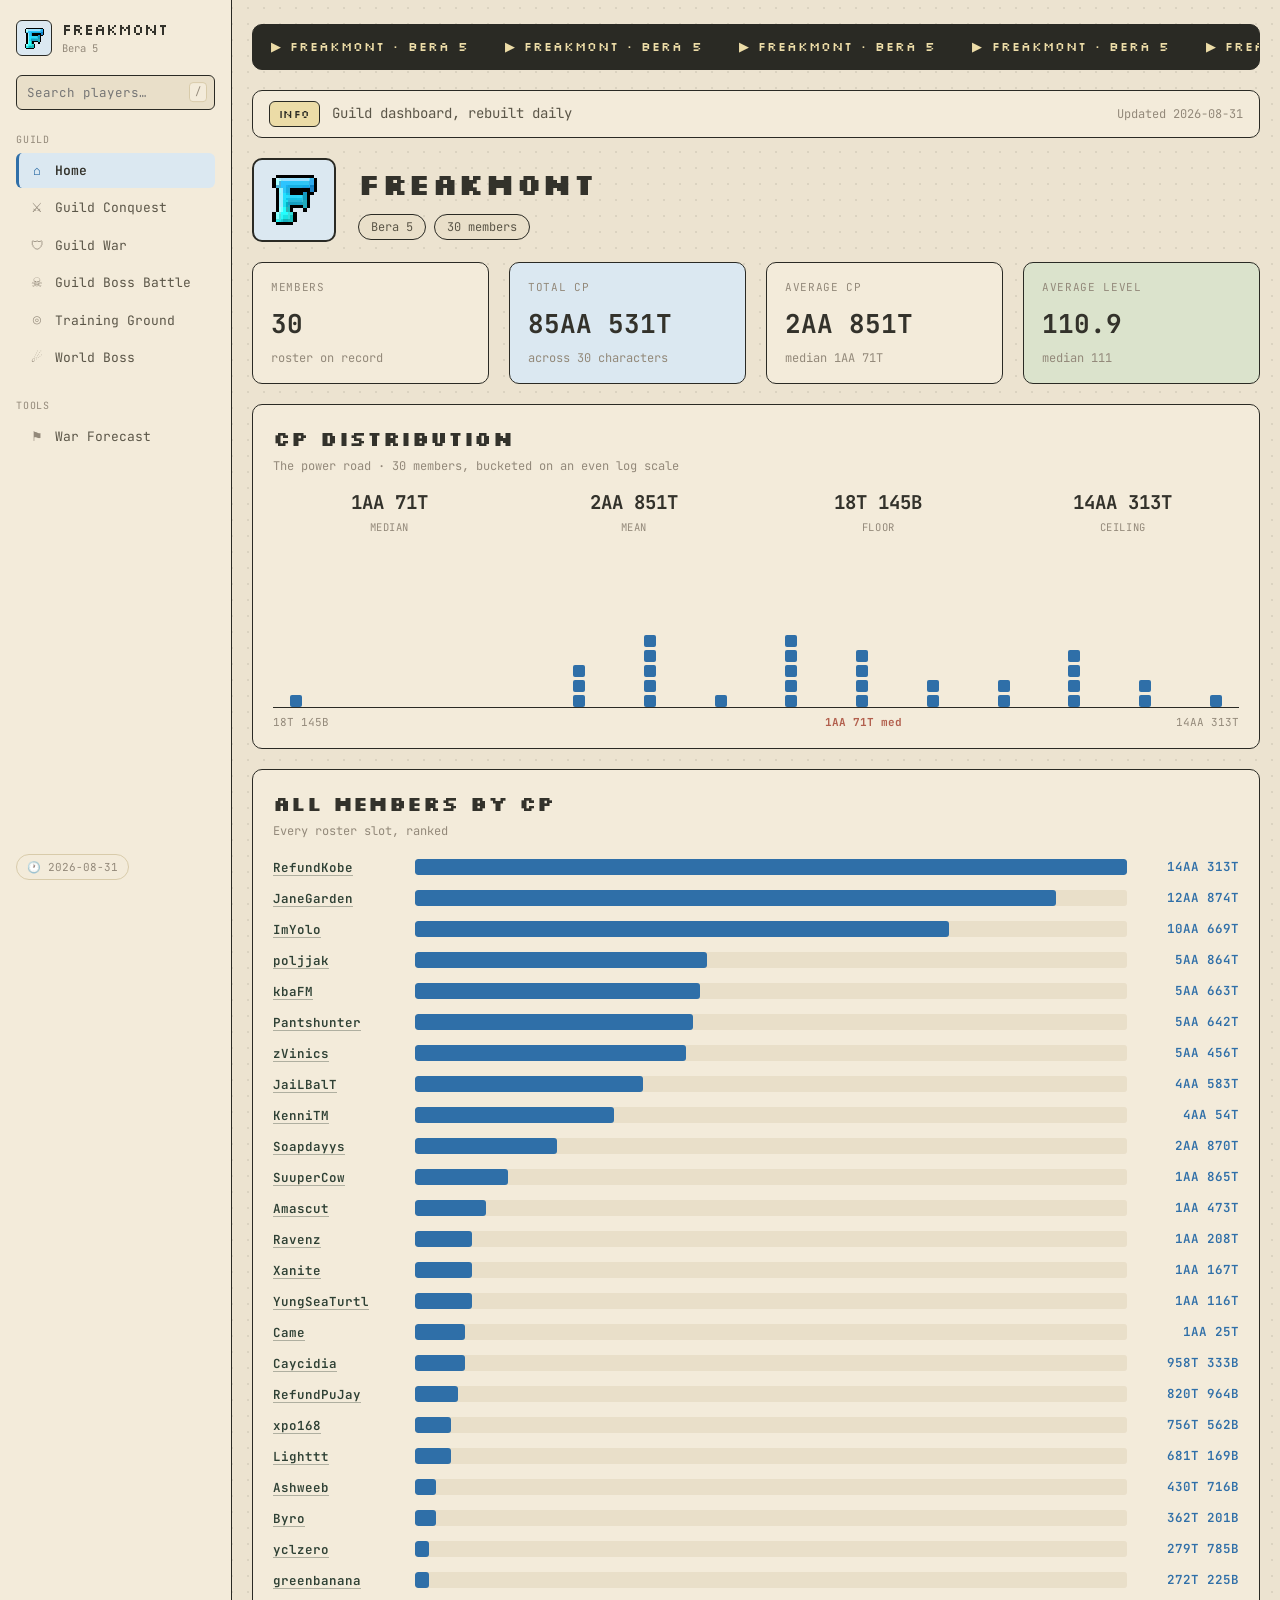
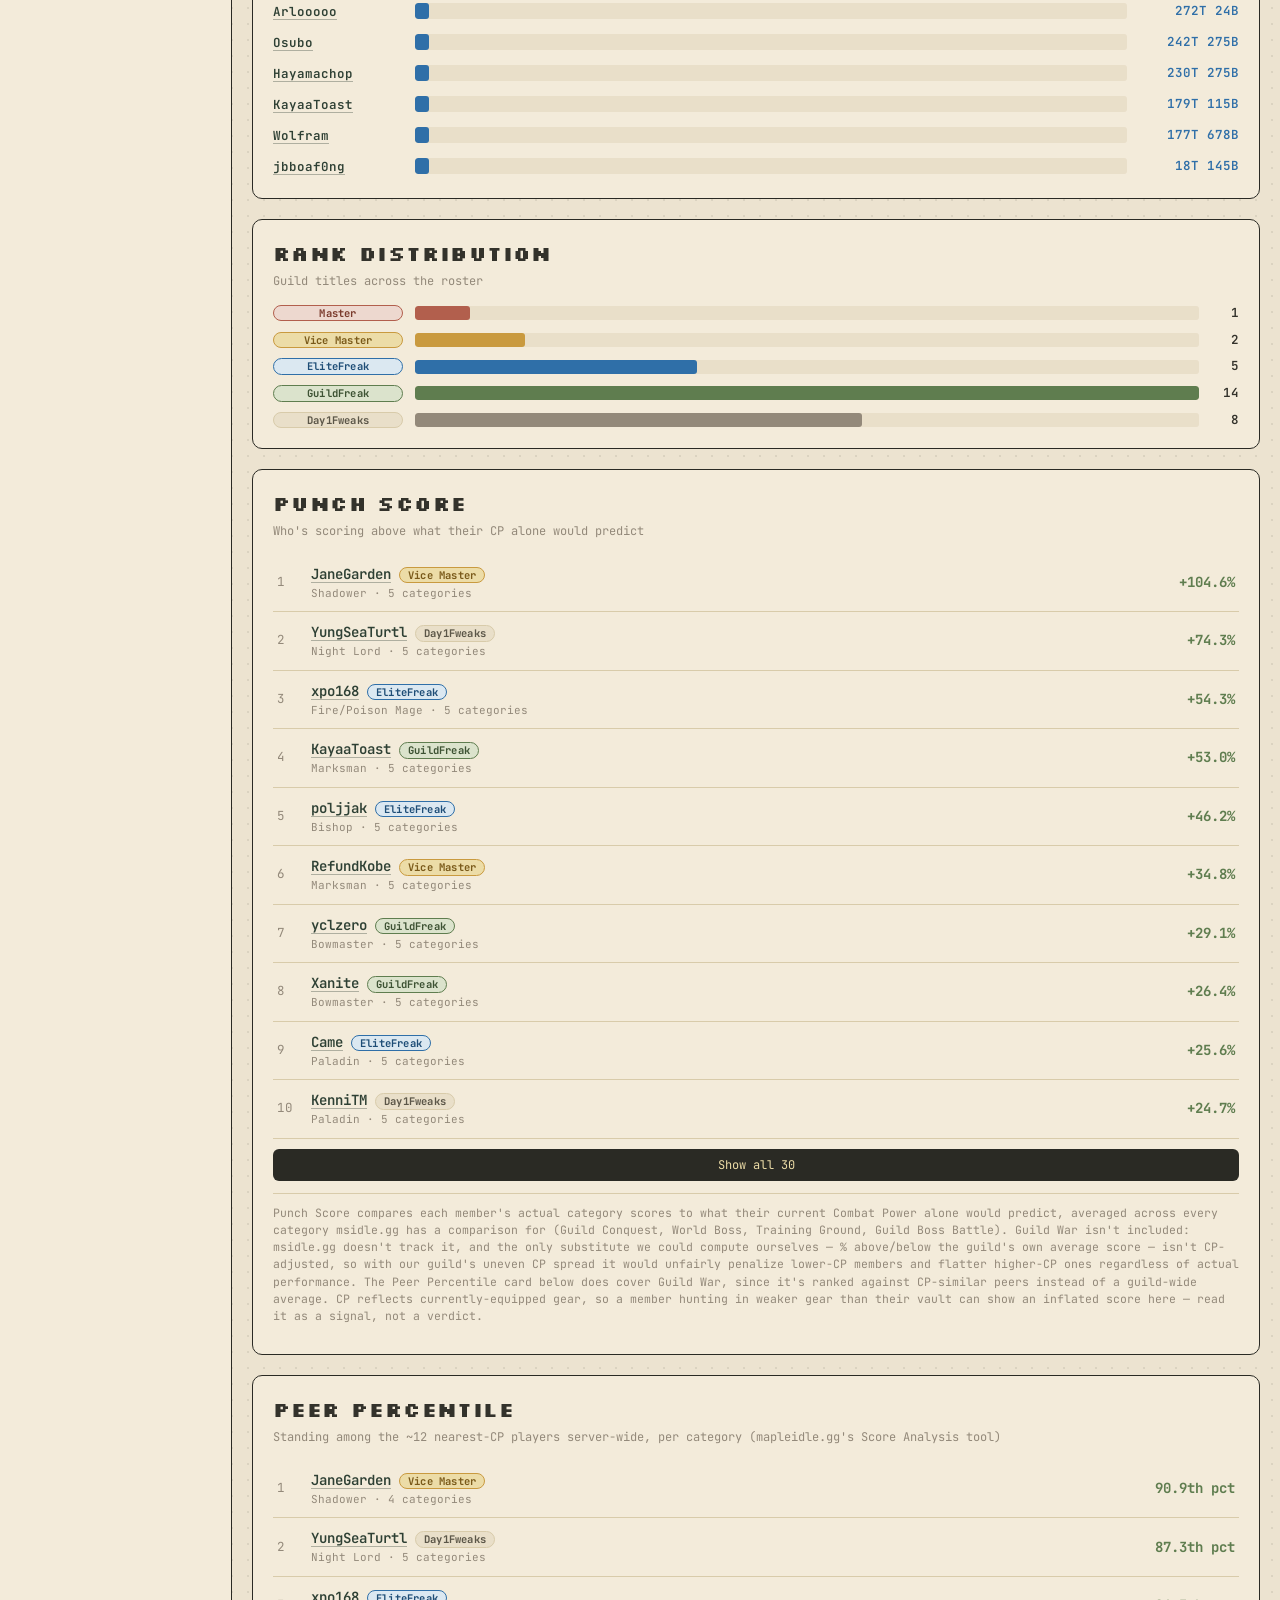
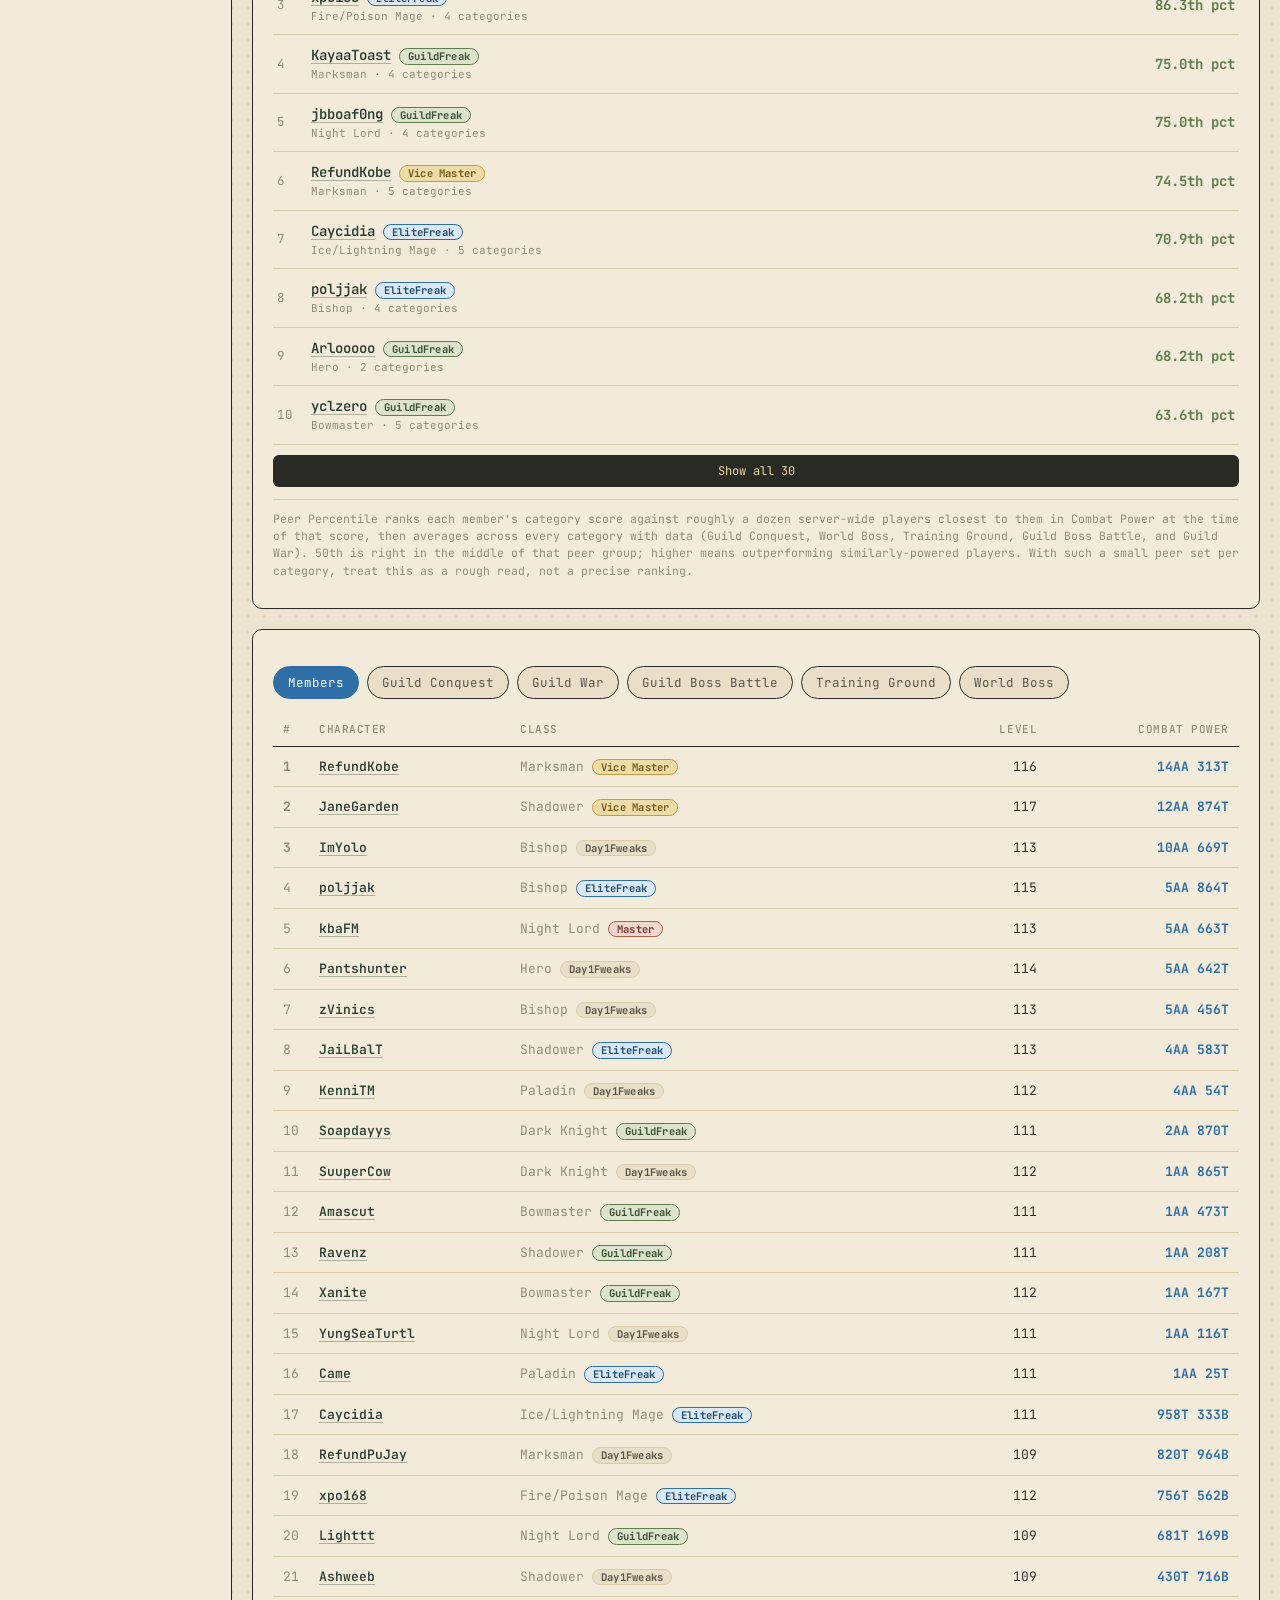
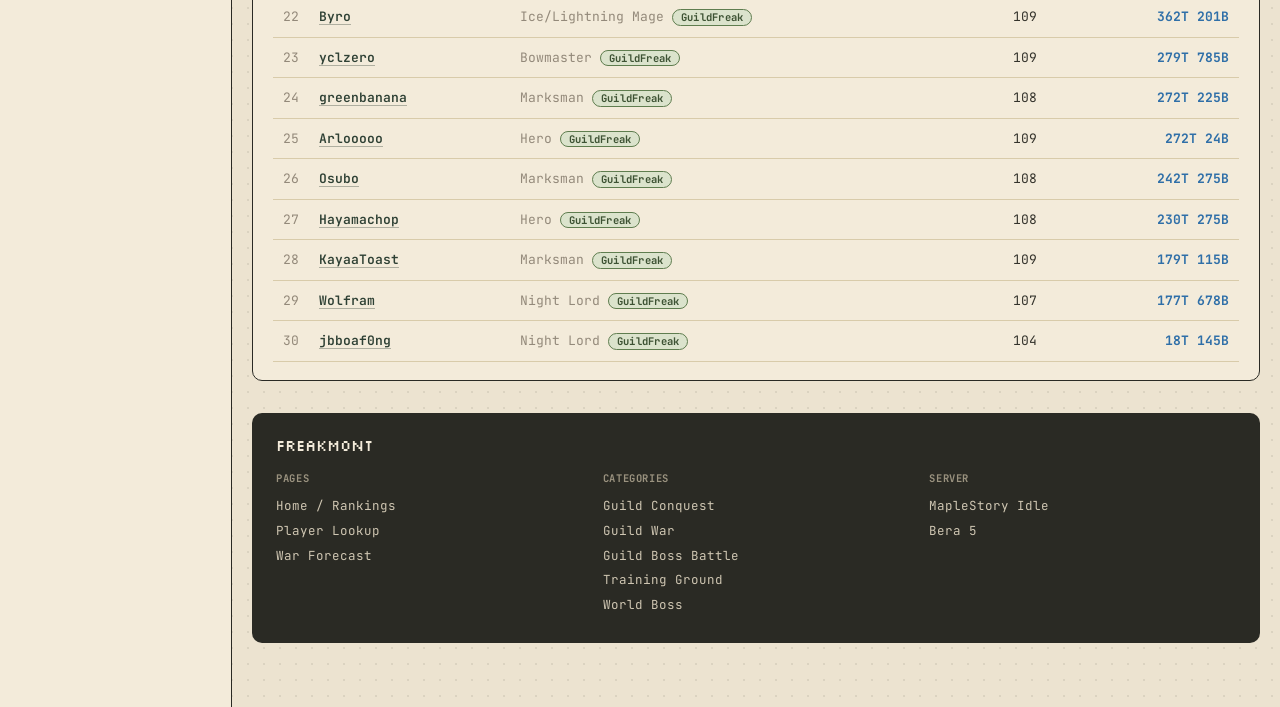
==== commit d79dc6c0: "Added Guild War forecaste" ====
--- a/index.html
+++ b/index.html
@@ -47,6 +47,13 @@
       </nav>
     </div>
 
+    <div>
+      <div class="nav-label">Tools</div>
+      <nav class="nav-list">
+        <a class="nav-item" href="gw-forecast.html" data-tab-link="gwforecast"><span class="ico">⚑</span> War Forecast</a>
+      </nav>
+    </div>
+
     <div class="sidebar-spacer"></div>
 
     <div class="sidebar-foot" id="sidebar-updated">🕐 —</div>
@@ -229,6 +236,7 @@
         <h4>Pages</h4>
         <a href="index.html">Home / Rankings</a>
         <a href="player.html">Player Lookup</a>
+        <a href="gw-forecast.html">War Forecast</a>
       </div>
       <div>
         <h4>Categories</h4>
--- a/styles.css
+++ b/styles.css
@@ -569,6 +569,35 @@
 .rank-dist-track { flex: 1; background: var(--card-alt); border-radius: 3px; height: 14px; overflow: hidden; }
 .rank-dist-fill { height: 100%; border-radius: 3px; min-width: 3px; }
 .rank-dist-row .count { width: 28px; text-align: right; font-size: 12.5px; font-weight: 600; }
+
+/* -- Guild War Forecast page -- */
+.gw-crest { background: linear-gradient(155deg, var(--rose) 0%, #7a3a2c 100%); }
+.gw-crest img { width: 82%; height: 82%; image-rendering: auto; }
+.gw-intro { margin-bottom: var(--gap); line-height: 1.5; }
+.pill-us { background: var(--rose-soft); border-color: var(--rose); color: #7a3a2c; font-weight: 700; }
+
+.gw-standings-list { display: flex; flex-direction: column; gap: 10px; margin-top: 6px; }
+.gw-standings-row { display: flex; align-items: center; gap: 12px; }
+.gw-standings-row .rank {
+  width: 26px;
+  text-align: center;
+  font-family: var(--font-display);
+  font-size: 13px;
+  color: var(--muted);
+  flex-shrink: 0;
+}
+.gw-standings-row.is-us .rank { color: var(--rose); }
+.gw-standings-row .who { width: 160px; flex-shrink: 0; min-width: 0; }
+.gw-standings-row .who .name { font-size: 13.5px; font-weight: 700; }
+.gw-standings-row.is-us .who .name { color: var(--rose); }
+.gw-standings-row .who .sub { display: block; font-size: 11px; color: var(--muted); }
+.gw-standings-track { flex: 1; background: var(--card-alt); border-radius: 3px; height: 18px; overflow: hidden; }
+.gw-standings-fill { background: var(--blue); height: 100%; border-radius: 3px; min-width: 3px; }
+.gw-standings-row.is-us .gw-standings-fill { background: var(--rose); }
+.gw-standings-row .pts { width: 96px; text-align: right; font-size: 12.5px; font-weight: 700; flex-shrink: 0; }
+
+table.roster tr.is-us td { background: var(--gold-soft); }
+table.roster td.class.is-us-guild { color: var(--rose); font-weight: 700; }
 
 /* -- footer -- */
 .site-footer {
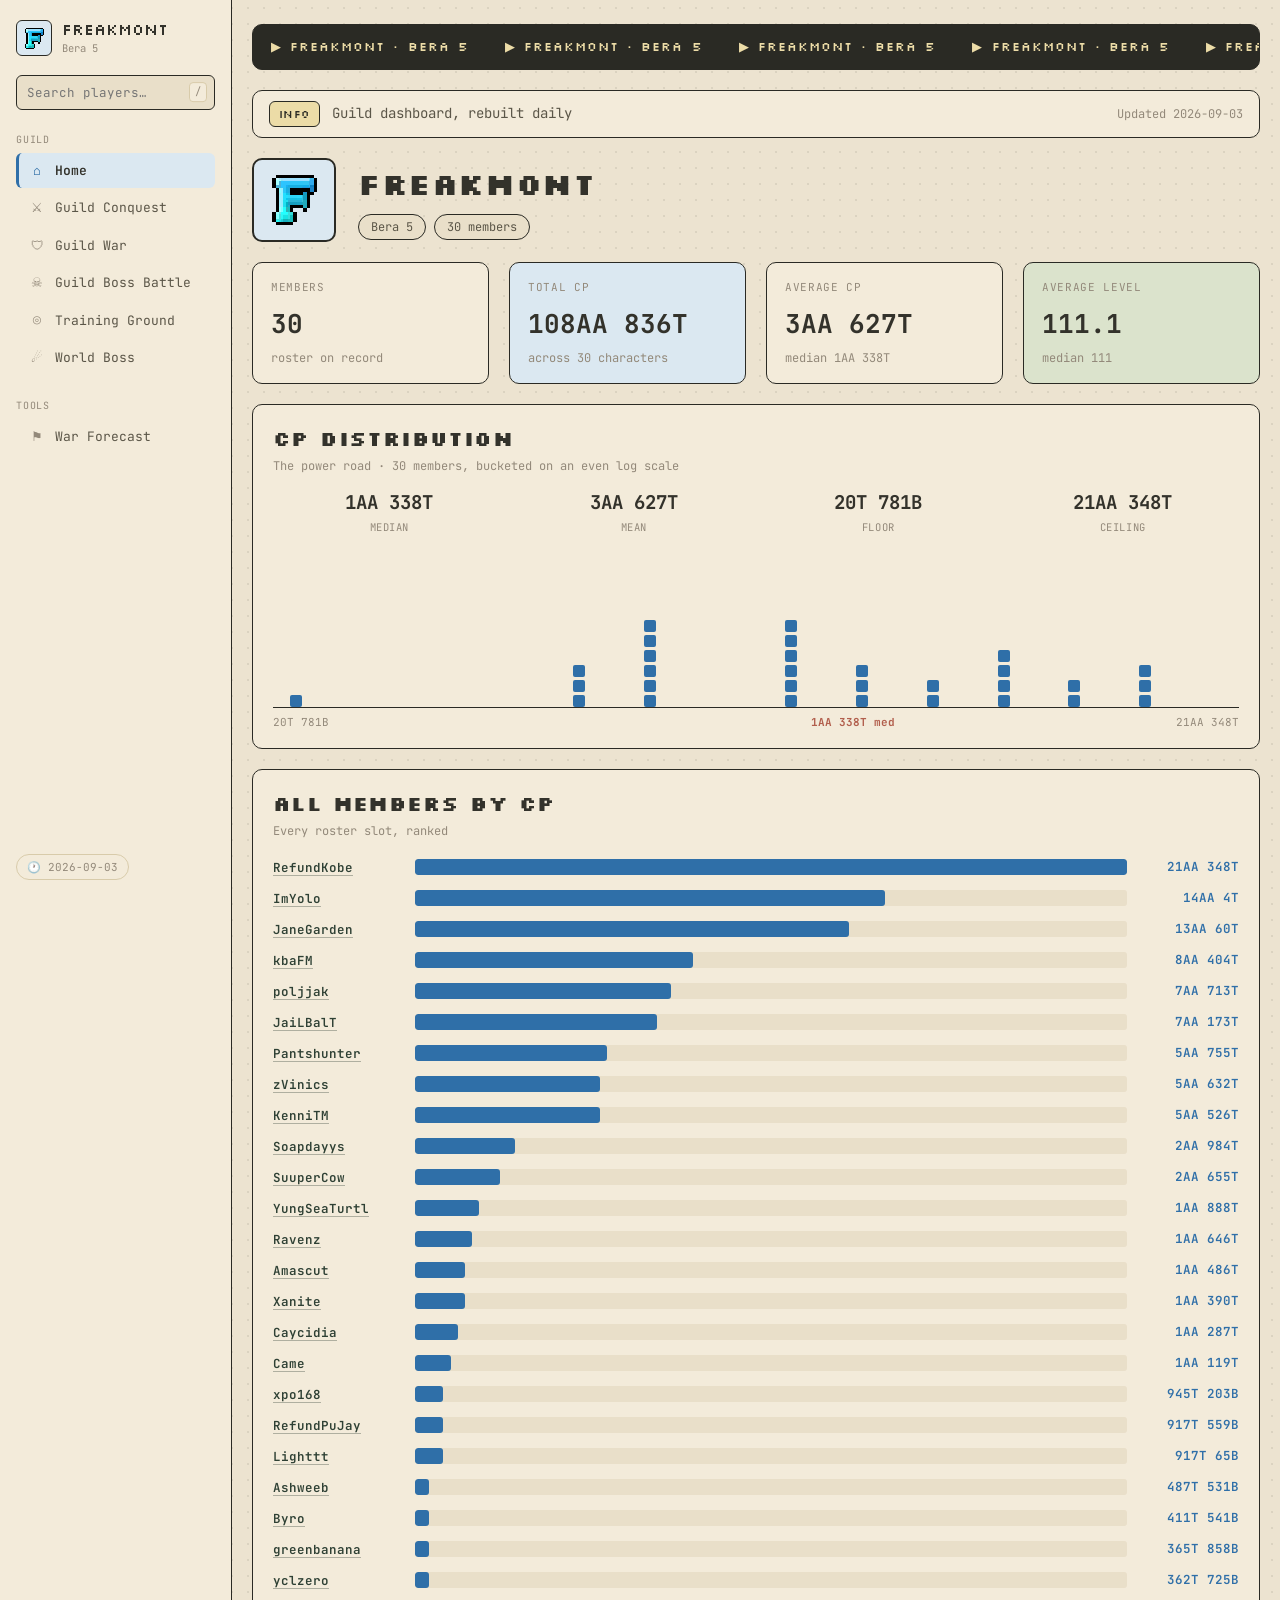
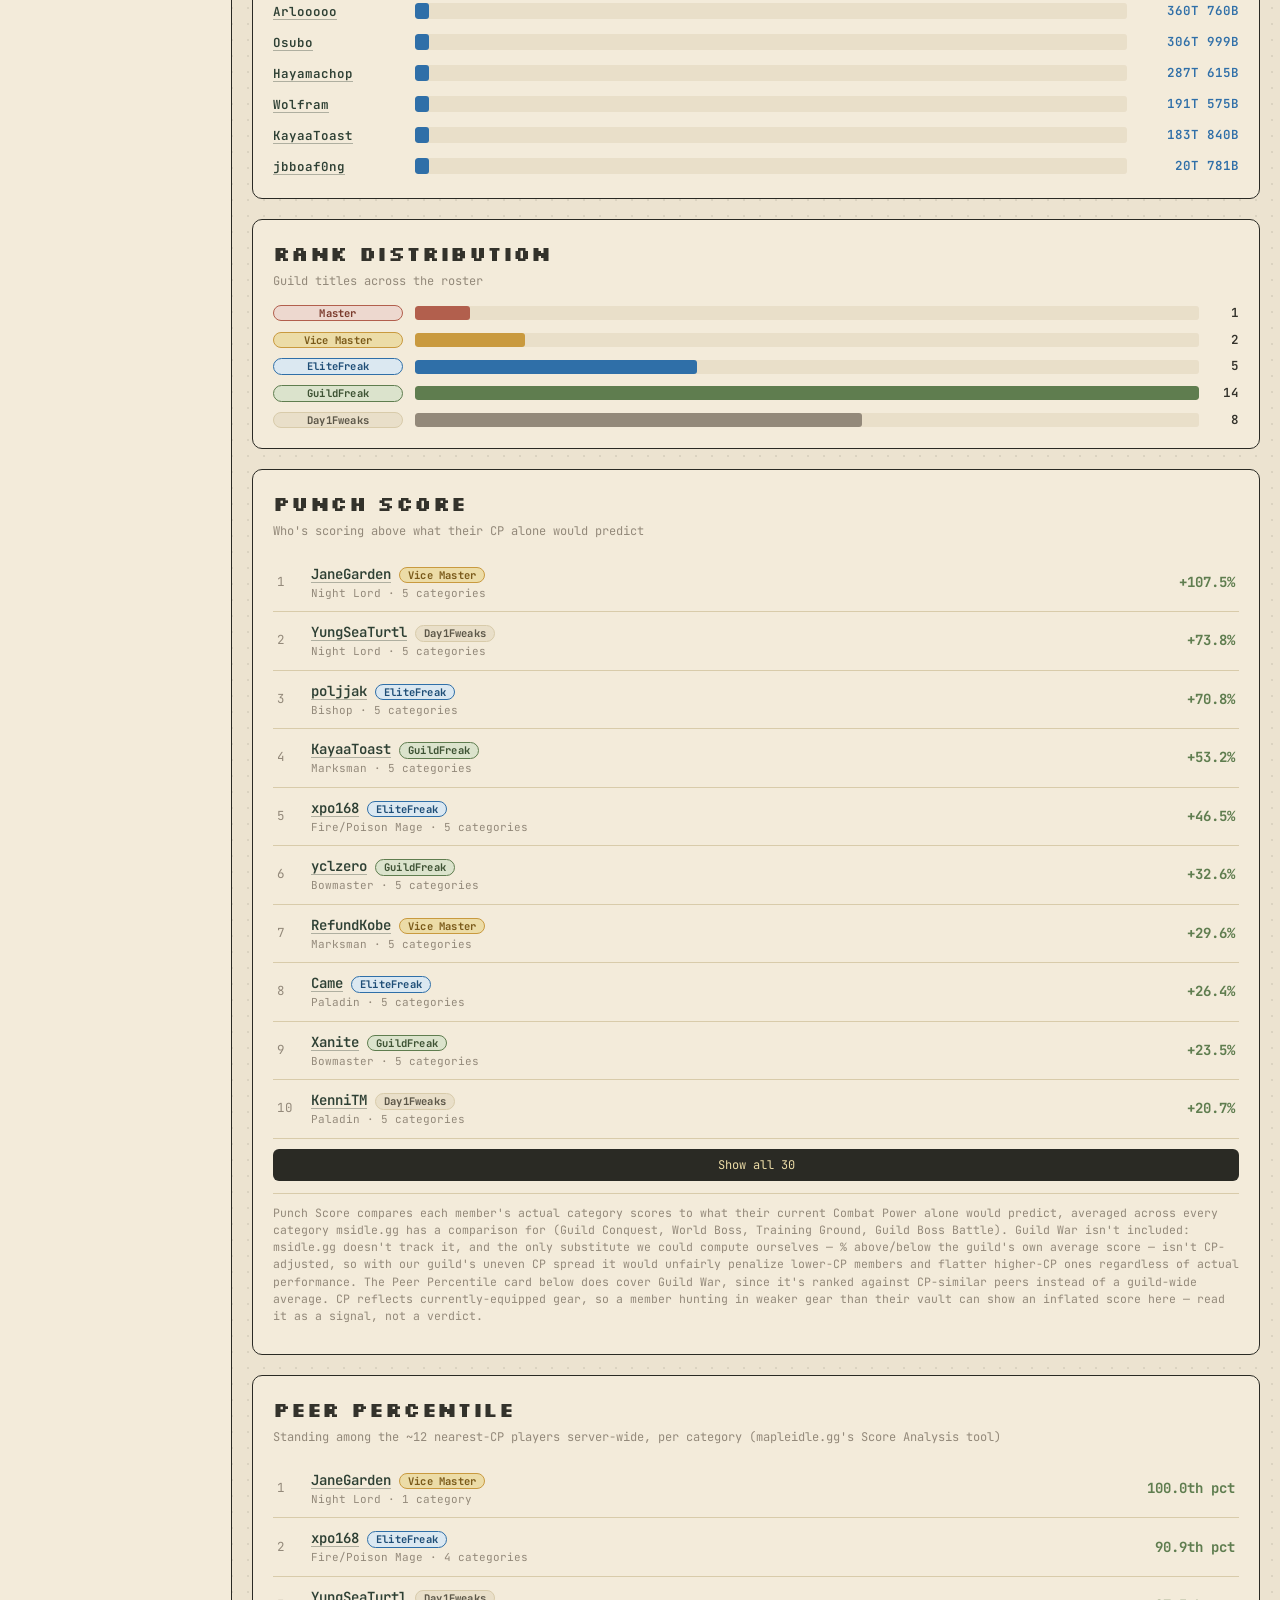
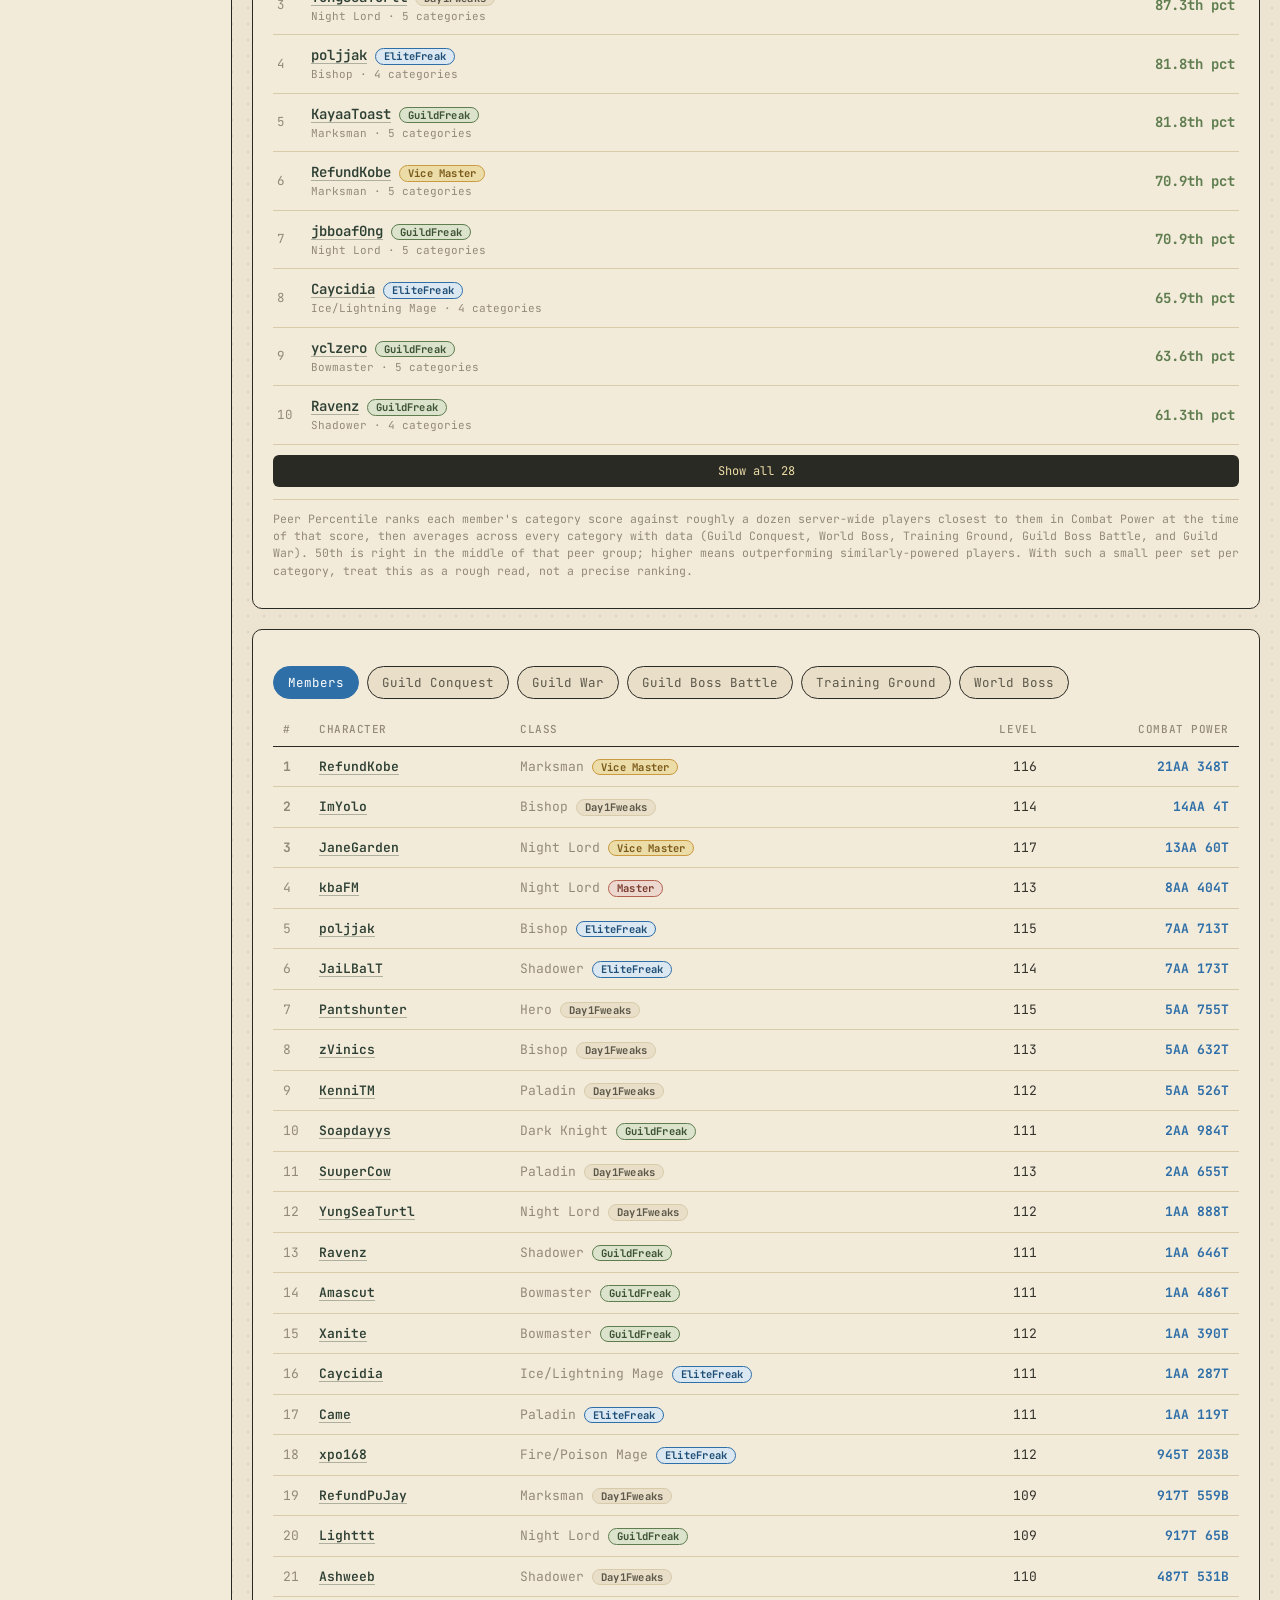
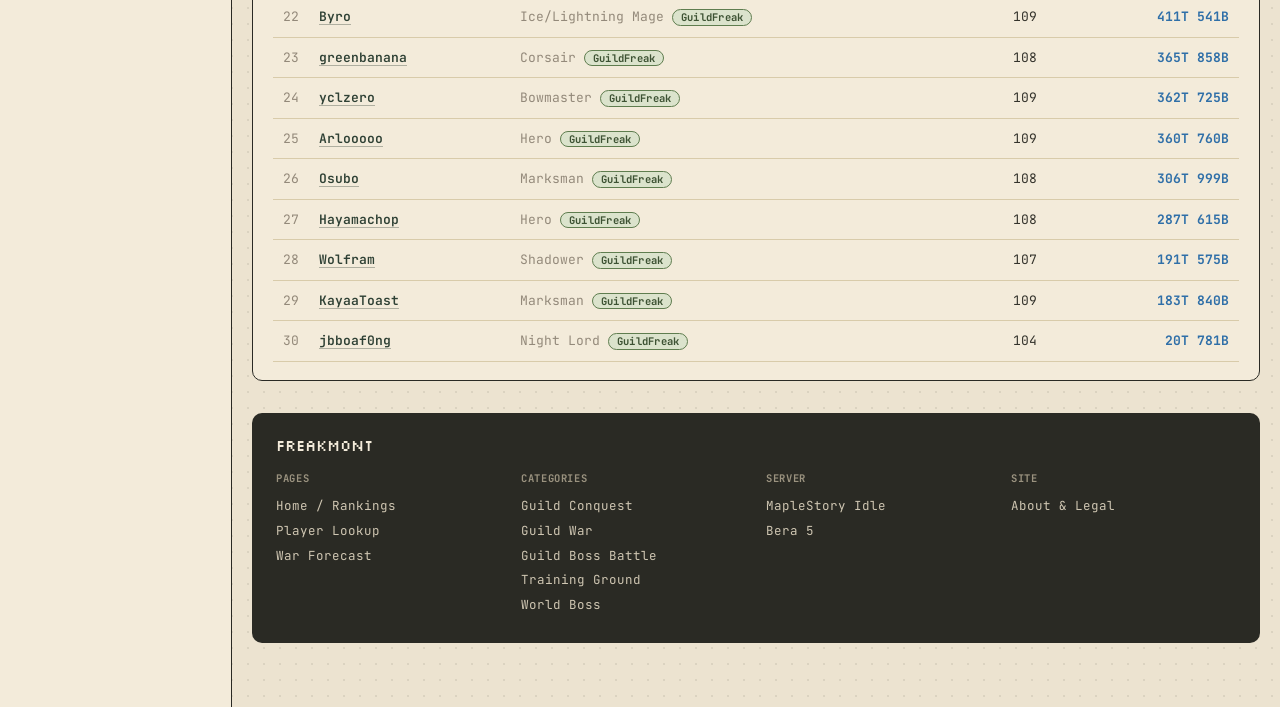
==== commit 189653da: "Mobile UI Improvements" ====
--- a/index.html
+++ b/index.html
@@ -4,6 +4,15 @@
 <meta charset="utf-8" />
 <meta name="viewport" content="width=device-width, initial-scale=1" />
 <title>Freakmont — Guild Dashboard</title>
+<link rel="icon" type="image/png" href="assets/favicon-32.png" sizes="32x32" />
+<link rel="apple-touch-icon" href="assets/favicon-180.png" />
+<meta name="description" content="Live Combat Power, Guild War, and event standings for the Freakmont guild (Bera 5) in MapleStory Idle." />
+<meta property="og:title" content="Freakmont HQ — Guild Rankings" />
+<meta property="og:description" content="Live Combat Power, Guild War, and event standings for the Freakmont guild (Bera 5) in MapleStory Idle." />
+<meta property="og:type" content="website" />
+<meta property="og:image" content="assets/gw-icon.png" />
+<meta name="twitter:card" content="summary" />
+<meta name="theme-color" content="#b25f4d" />
 <link rel="stylesheet" href="styles.css?v=20260827" />
 </head>
 <body>
@@ -30,9 +39,9 @@
     </div>
 
     <div class="sidebar-search">
-      <input type="text" id="sidebar-search" list="player-datalist" placeholder="Search players…" autocomplete="off" />
-      <datalist id="player-datalist"></datalist>
+      <input type="text" id="sidebar-search" placeholder="Search players…" autocomplete="off" />
       <kbd>/</kbd>
+      <div class="search-dropdown" id="sidebar-search-dropdown"></div>
     </div>
 
     <div>
@@ -250,6 +259,10 @@
         <h4>Server</h4>
         <span style="display:block; margin-bottom:6px;">MapleStory Idle</span>
         <span style="display:block;">Bera 5</span>
+      </div>
+      <div>
+        <h4>Site</h4>
+        <a href="legal.html">About &amp; Legal</a>
       </div>
     </div>
   </div>
--- a/styles.css
+++ b/styles.css
@@ -127,6 +127,7 @@
 }
 .statusbar .label { color: var(--ink-dim); flex: 1; }
 .statusbar .date { color: var(--muted); font-size: 12px; }
+.label-short { display: none; }
 
 /* -- header block -- */
 .guild-header {
@@ -168,6 +169,10 @@
 .guild-crest.has-logo .crest-fallback {
   display: none;
 }
+.guild-title {
+  flex: 1;
+  min-width: 0;
+}
 .guild-title h1 {
   font-family: var(--font-display);
   font-size: 30px;
@@ -354,6 +359,9 @@
   letter-spacing: 0.02em;
 }
 .player-title .pills { display: flex; align-items: center; gap: 8px; flex-wrap: wrap; }
+/* match the guild-rank badge to the size of the other pills on the player page
+ * (the shared .rank-badge is intentionally smaller elsewhere, e.g. roster tables) */
+.player-title .rank-badge { font-size: 12px; padding: 3px 12px; }
 .player-cp {
   text-align: right;
 }
@@ -616,7 +624,7 @@
 }
 .foot-cols {
   display: grid;
-  grid-template-columns: repeat(3, 1fr);
+  grid-template-columns: repeat(auto-fit, minmax(120px, 1fr));
   gap: 20px;
 }
 .foot-cols h4 { font-size: 10.5px; text-transform: uppercase; letter-spacing: 0.06em; color: #9a927f; margin: 0 0 10px; }
@@ -726,6 +734,66 @@
   padding: 1px 5px;
   background: var(--card);
   pointer-events: none;
+}
+
+/* -- custom player-search dropdown, shared by the sidebar search and the
+      player-page switcher. A real <datalist> would be simpler, but iOS
+      Safari doesn't render datalist suggestions at all, so results would
+      silently never show up there -- this renders its own list instead,
+      which works identically everywhere. -- */
+.search-dropdown {
+  display: none;
+  position: absolute;
+  top: calc(100% + 4px);
+  left: 0;
+  right: 0;
+  max-height: 260px;
+  overflow-y: auto;
+  background: var(--card);
+  border: 1.5px solid var(--border);
+  border-radius: var(--radius-sm);
+  box-shadow: 0 6px 16px rgba(0,0,0,0.18);
+  z-index: 100;
+}
+.search-dropdown.open { display: block; }
+.search-option {
+  padding: 8px 10px;
+  font-size: 12.5px;
+  font-family: var(--font-body);
+  color: var(--ink);
+  cursor: pointer;
+  border-bottom: 1px solid var(--border-soft);
+}
+.search-option:last-child { border-bottom: none; }
+.search-option:hover, .search-option.active { background: var(--gold-soft); }
+
+/* -- player page: switch-player search box, always visible so you're
+      never stuck needing to go back to the home page to look someone
+      else up -- */
+.player-switch { position: relative; margin-bottom: var(--gap); }
+.player-switch-label {
+  display: block;
+  font-size: 10.5px;
+  text-transform: uppercase;
+  letter-spacing: 0.06em;
+  color: var(--muted);
+  margin-bottom: 8px;
+}
+.player-switch-row { position: relative; }
+.player-switch-row input {
+  width: 100%;
+  font-family: var(--font-body);
+  font-size: 13px;
+  padding: 10px 12px;
+  border: 1.5px solid var(--border);
+  border-radius: var(--radius-sm);
+  background: var(--card-alt);
+  color: var(--ink);
+}
+.player-switch-row input:focus {
+  outline: none;
+  border-color: var(--blue);
+  background: var(--bg);
 }
 
 .nav-label {
@@ -838,3 +906,19 @@
   .hist-summary { grid-template-columns: repeat(2, 1fr); }
   .foot-cols { grid-template-columns: 1fr; }
 }
+
+@media (max-width: 640px) {
+  /* -- statusbar: swap in the shorter label variant where a page provides one -- */
+  .statusbar { flex-wrap: wrap; padding: 10px 14px; }
+  .label-full { display: none; }
+  .label-short { display: inline; }
+
+  /* -- player header: center the name + CP on mobile, matching the tighter card -- */
+  .player-header { flex-direction: column; align-items: center; text-align: center; }
+  .player-title { text-align: center; width: 100%; }
+  .player-title .pills { justify-content: center; }
+  .player-cp { text-align: center; }
+
+  /* -- guild header: keep the title on one line beside the crest on narrow screens -- */
+  .gw-title.gw-title { font-size: 19px; }
+}
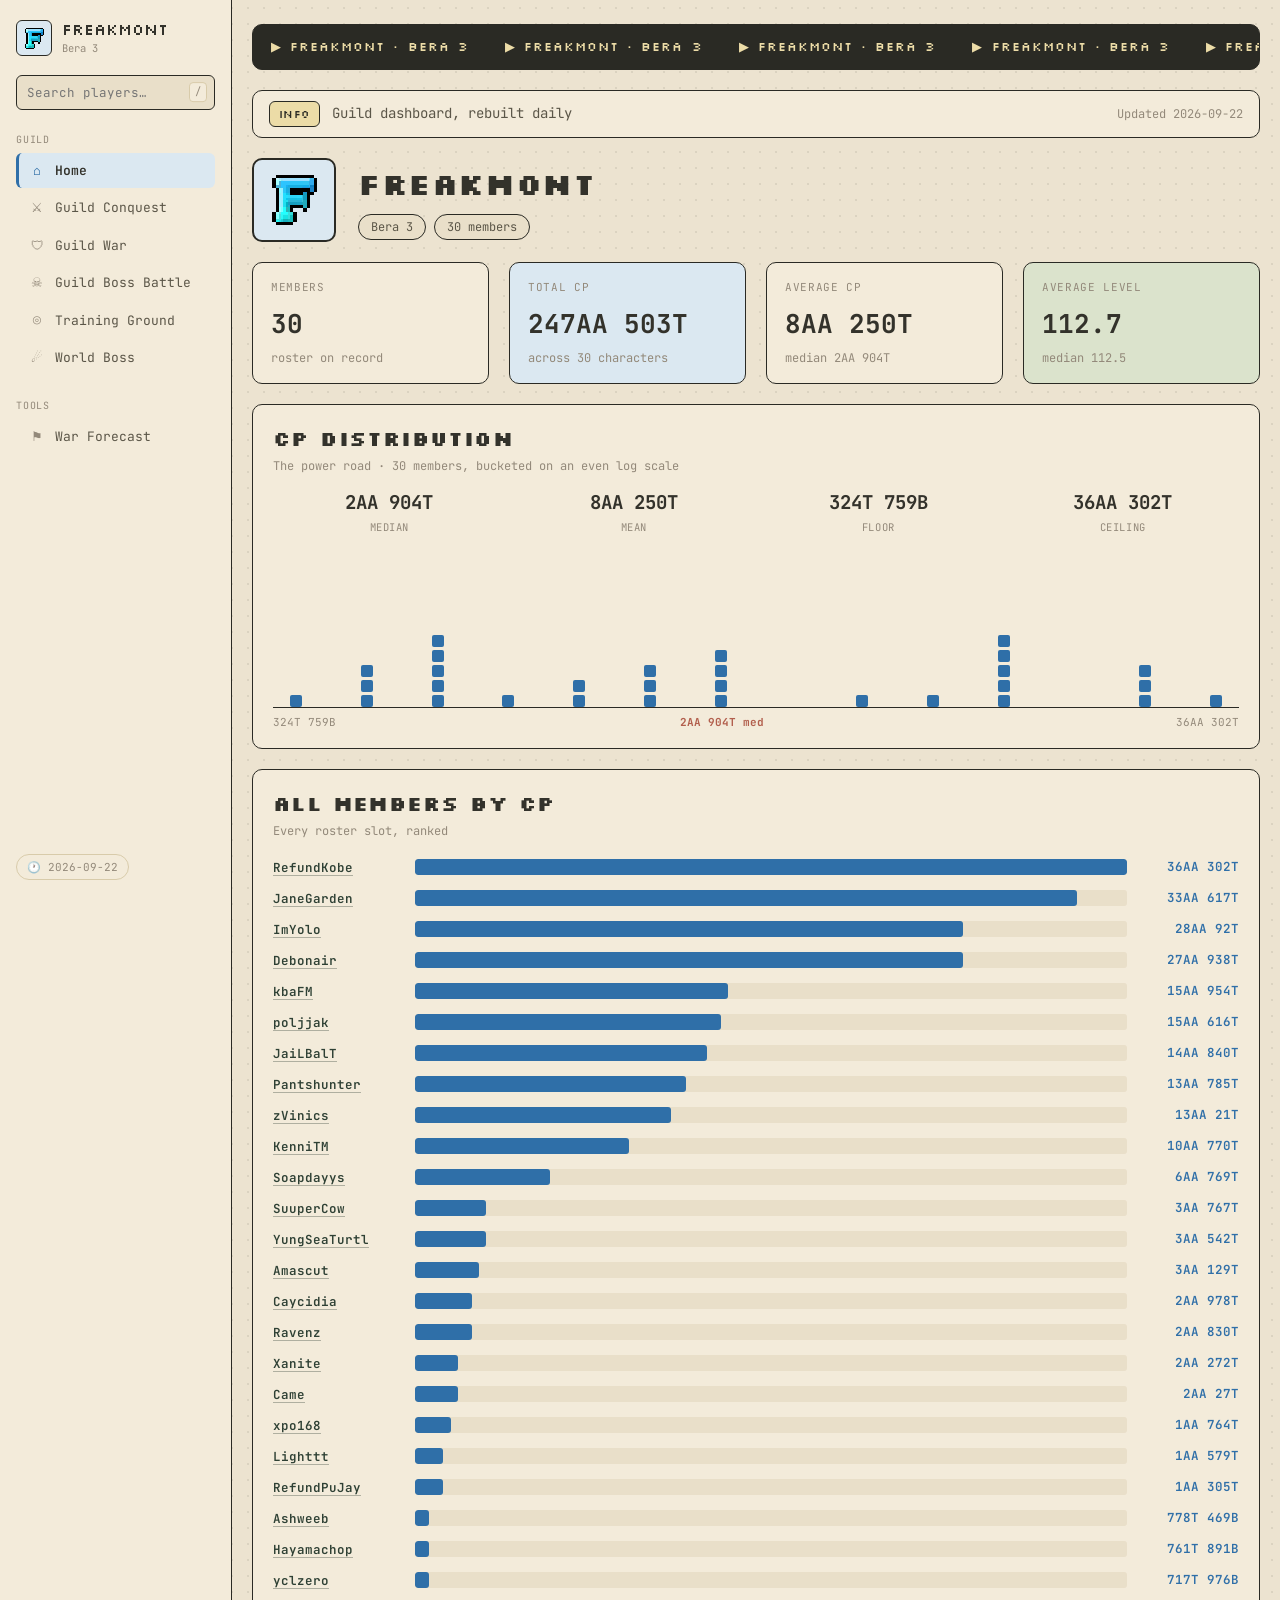
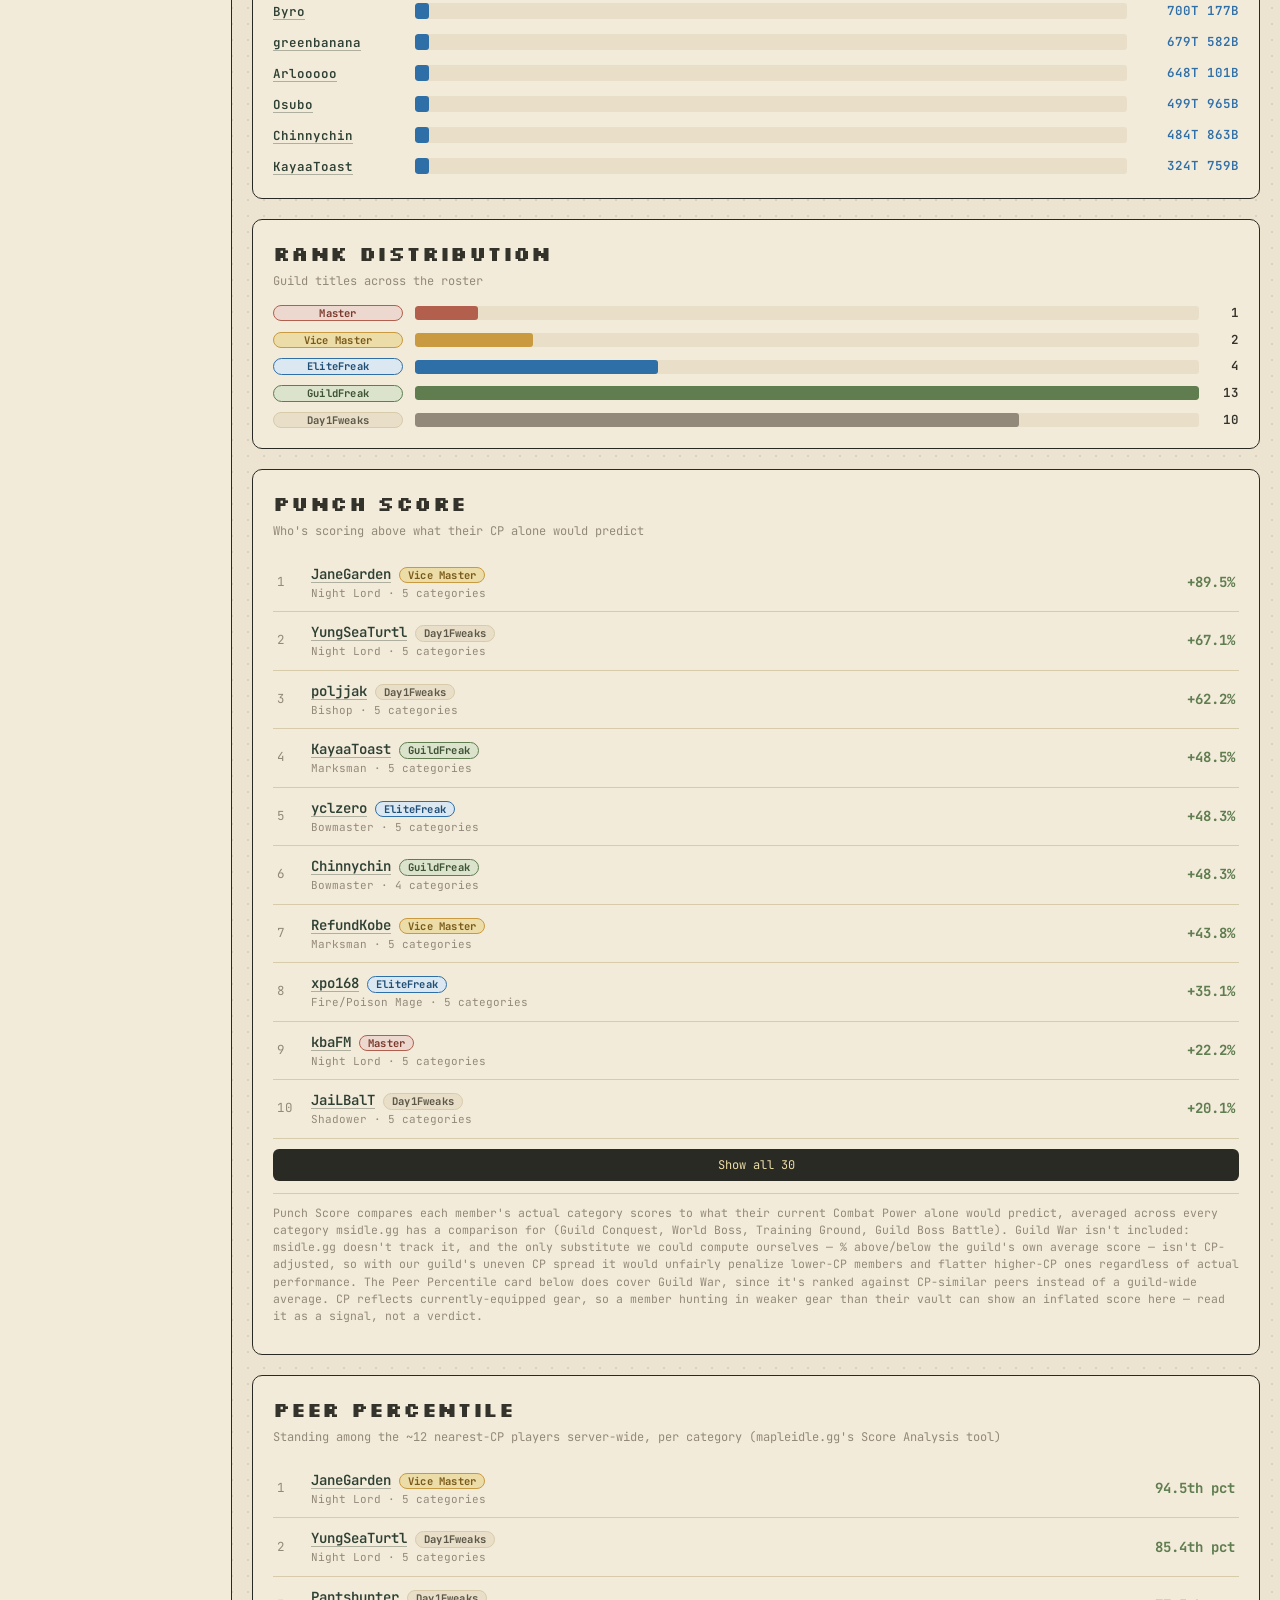
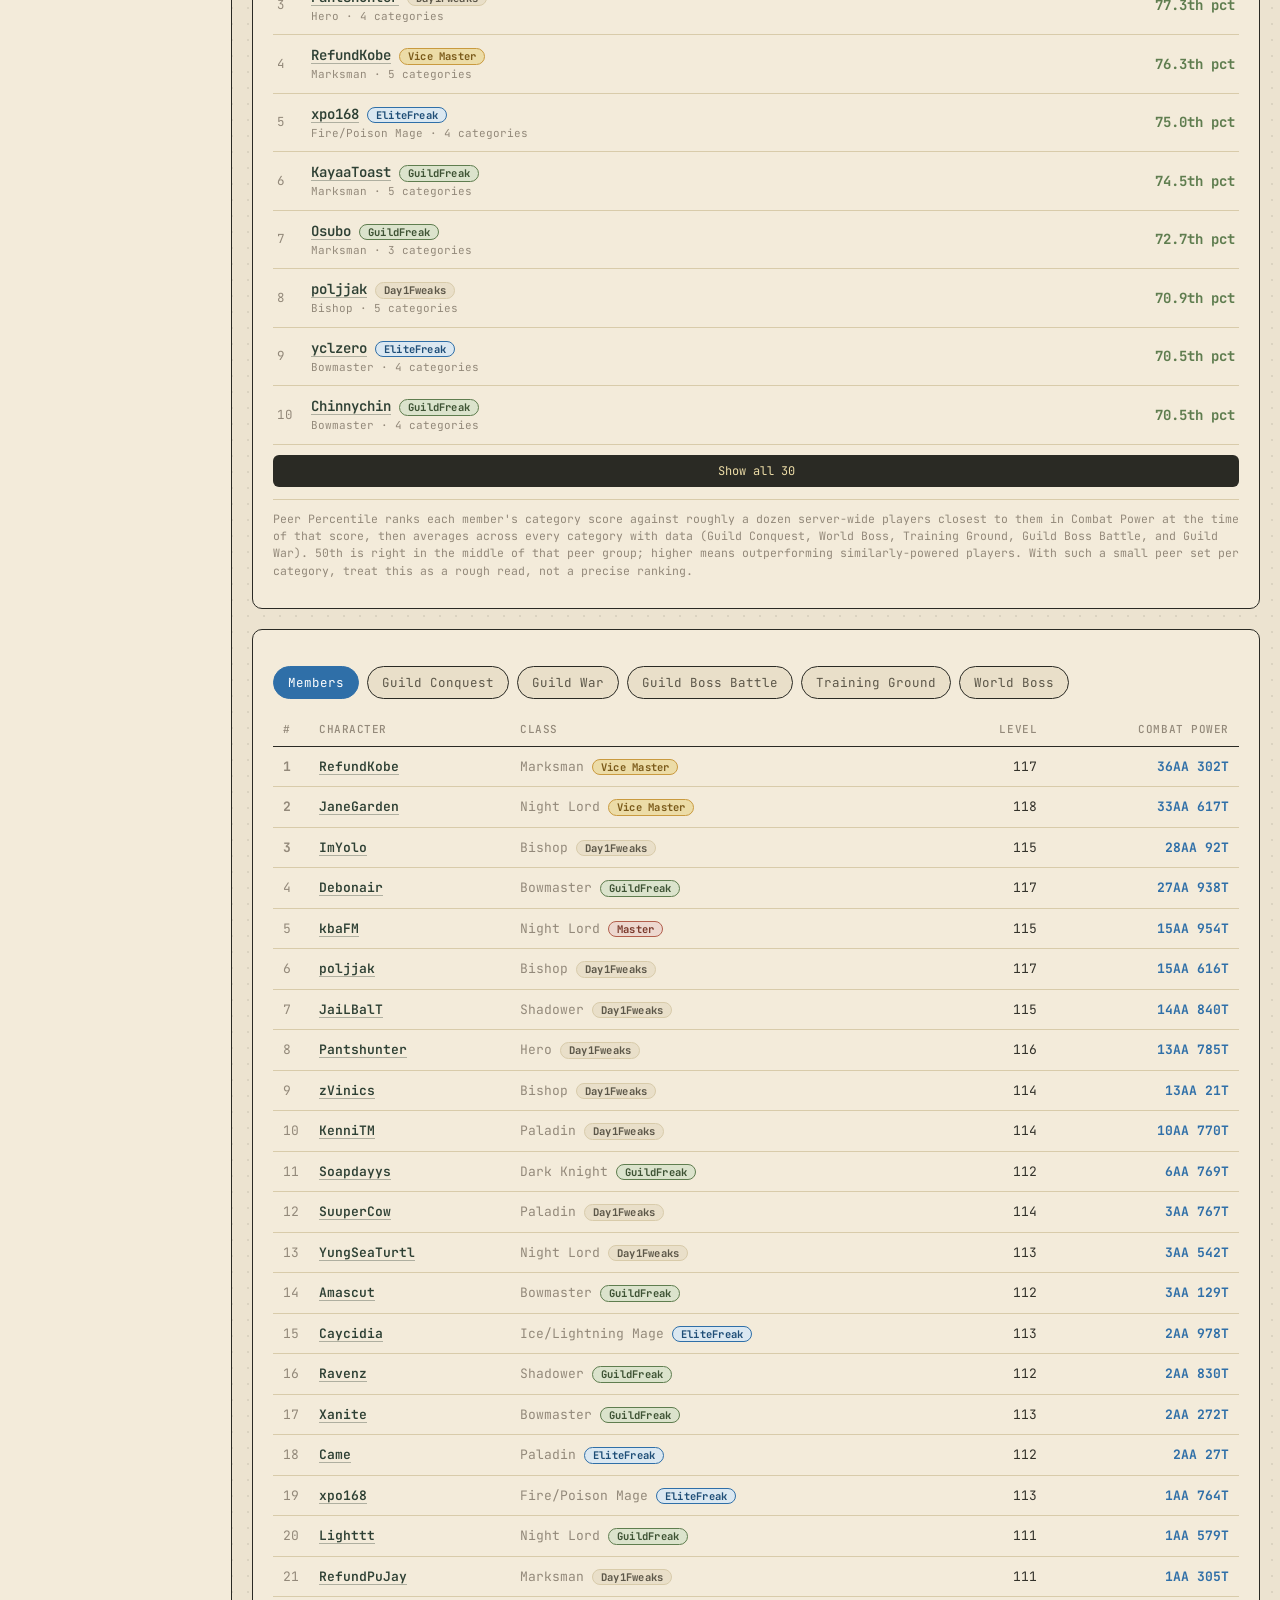
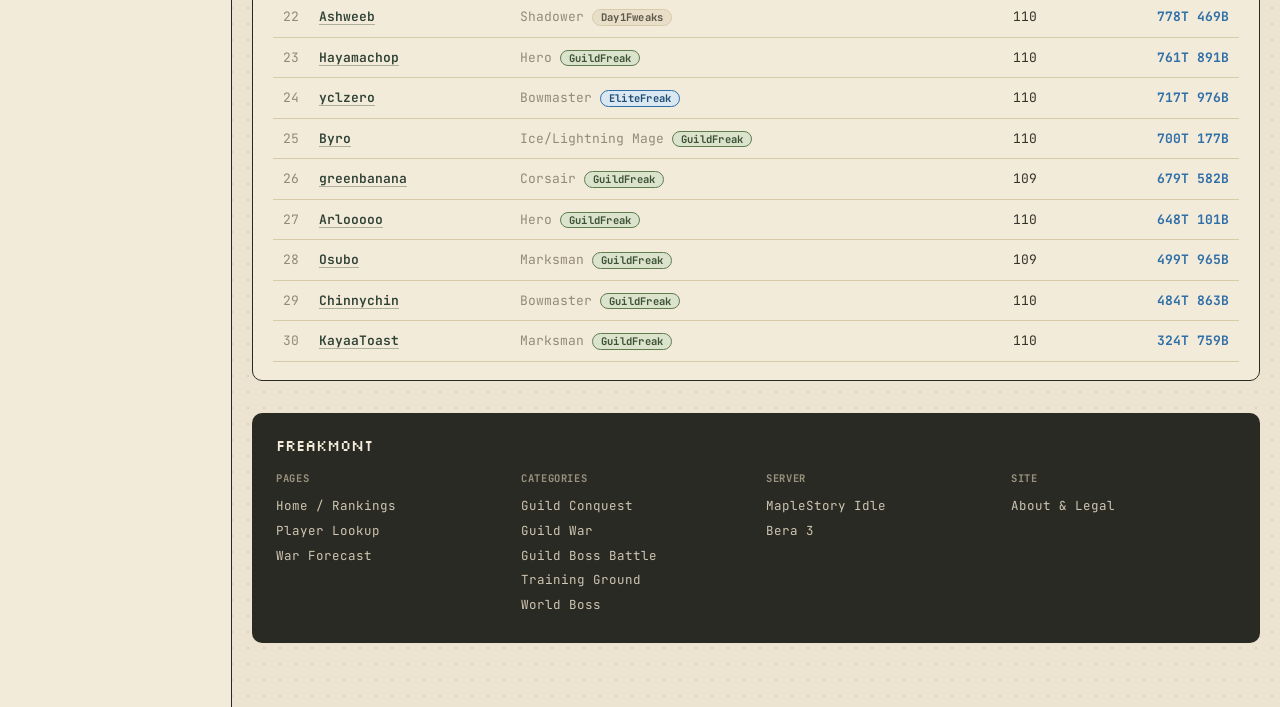
==== commit 15e7b788: "Server Merge + Daily Scrape" ====
--- a/index.html
+++ b/index.html
@@ -6,9 +6,9 @@
 <title>Freakmont — Guild Dashboard</title>
 <link rel="icon" type="image/png" href="assets/favicon-32.png" sizes="32x32" />
 <link rel="apple-touch-icon" href="assets/favicon-180.png" />
-<meta name="description" content="Live Combat Power, Guild War, and event standings for the Freakmont guild (Bera 5) in MapleStory Idle." />
+<meta name="description" content="Live Combat Power, Guild War, and event standings for the Freakmont guild (Bera 3) in MapleStory Idle." />
 <meta property="og:title" content="Freakmont HQ — Guild Rankings" />
-<meta property="og:description" content="Live Combat Power, Guild War, and event standings for the Freakmont guild (Bera 5) in MapleStory Idle." />
+<meta property="og:description" content="Live Combat Power, Guild War, and event standings for the Freakmont guild (Bera 3) in MapleStory Idle." />
 <meta property="og:type" content="website" />
 <meta property="og:image" content="assets/gw-icon.png" />
 <meta name="twitter:card" content="summary" />
@@ -34,7 +34,7 @@
       </div>
       <div>
         <div class="name">FREAKMONT</div>
-        <div class="tag">Bera 5</div>
+        <div class="tag">Bera 3</div>
       </div>
     </div>
 
@@ -76,23 +76,23 @@
 
   <div class="ticker" aria-hidden="true">
     <div class="ticker-track">
-      <span>▶ FREAKMONT · BERA 5</span>
-      <span>▶ FREAKMONT · BERA 5</span>
-      <span>▶ FREAKMONT · BERA 5</span>
-      <span>▶ FREAKMONT · BERA 5</span>
-      <span>▶ FREAKMONT · BERA 5</span>
-      <span>▶ FREAKMONT · BERA 5</span>
-      <span>▶ FREAKMONT · BERA 5</span>
-      <span>▶ FREAKMONT · BERA 5</span>
+      <span>▶ FREAKMONT · Bera 3</span>
+      <span>▶ FREAKMONT · Bera 3</span>
+      <span>▶ FREAKMONT · Bera 3</span>
+      <span>▶ FREAKMONT · Bera 3</span>
+      <span>▶ FREAKMONT · Bera 3</span>
+      <span>▶ FREAKMONT · Bera 3</span>
+      <span>▶ FREAKMONT · Bera 3</span>
+      <span>▶ FREAKMONT · Bera 3</span>
       <!-- duplicated for a seamless loop -->
-      <span>▶ FREAKMONT · BERA 5</span>
-      <span>▶ FREAKMONT · BERA 5</span>
-      <span>▶ FREAKMONT · BERA 5</span>
-      <span>▶ FREAKMONT · BERA 5</span>
-      <span>▶ FREAKMONT · BERA 5</span>
-      <span>▶ FREAKMONT · BERA 5</span>
-      <span>▶ FREAKMONT · BERA 5</span>
-      <span>▶ FREAKMONT · BERA 5</span>
+      <span>▶ FREAKMONT · Bera 3</span>
+      <span>▶ FREAKMONT · Bera 3</span>
+      <span>▶ FREAKMONT · Bera 3</span>
+      <span>▶ FREAKMONT · Bera 3</span>
+      <span>▶ FREAKMONT · Bera 3</span>
+      <span>▶ FREAKMONT · Bera 3</span>
+      <span>▶ FREAKMONT · Bera 3</span>
+      <span>▶ FREAKMONT · Bera 3</span>
     </div>
   </div>
 
@@ -112,7 +112,7 @@
     <div class="guild-title">
       <h1>Freakmont</h1>
       <div class="pills">
-        <span class="pill">Bera 5</span>
+        <span class="pill">Bera 3</span>
         <span class="pill" id="member-pill">— members</span>
       </div>
     </div>
@@ -258,7 +258,7 @@
       <div>
         <h4>Server</h4>
         <span style="display:block; margin-bottom:6px;">MapleStory Idle</span>
-        <span style="display:block;">Bera 5</span>
+        <span style="display:block;">Bera 3</span>
       </div>
       <div>
         <h4>Site</h4>
